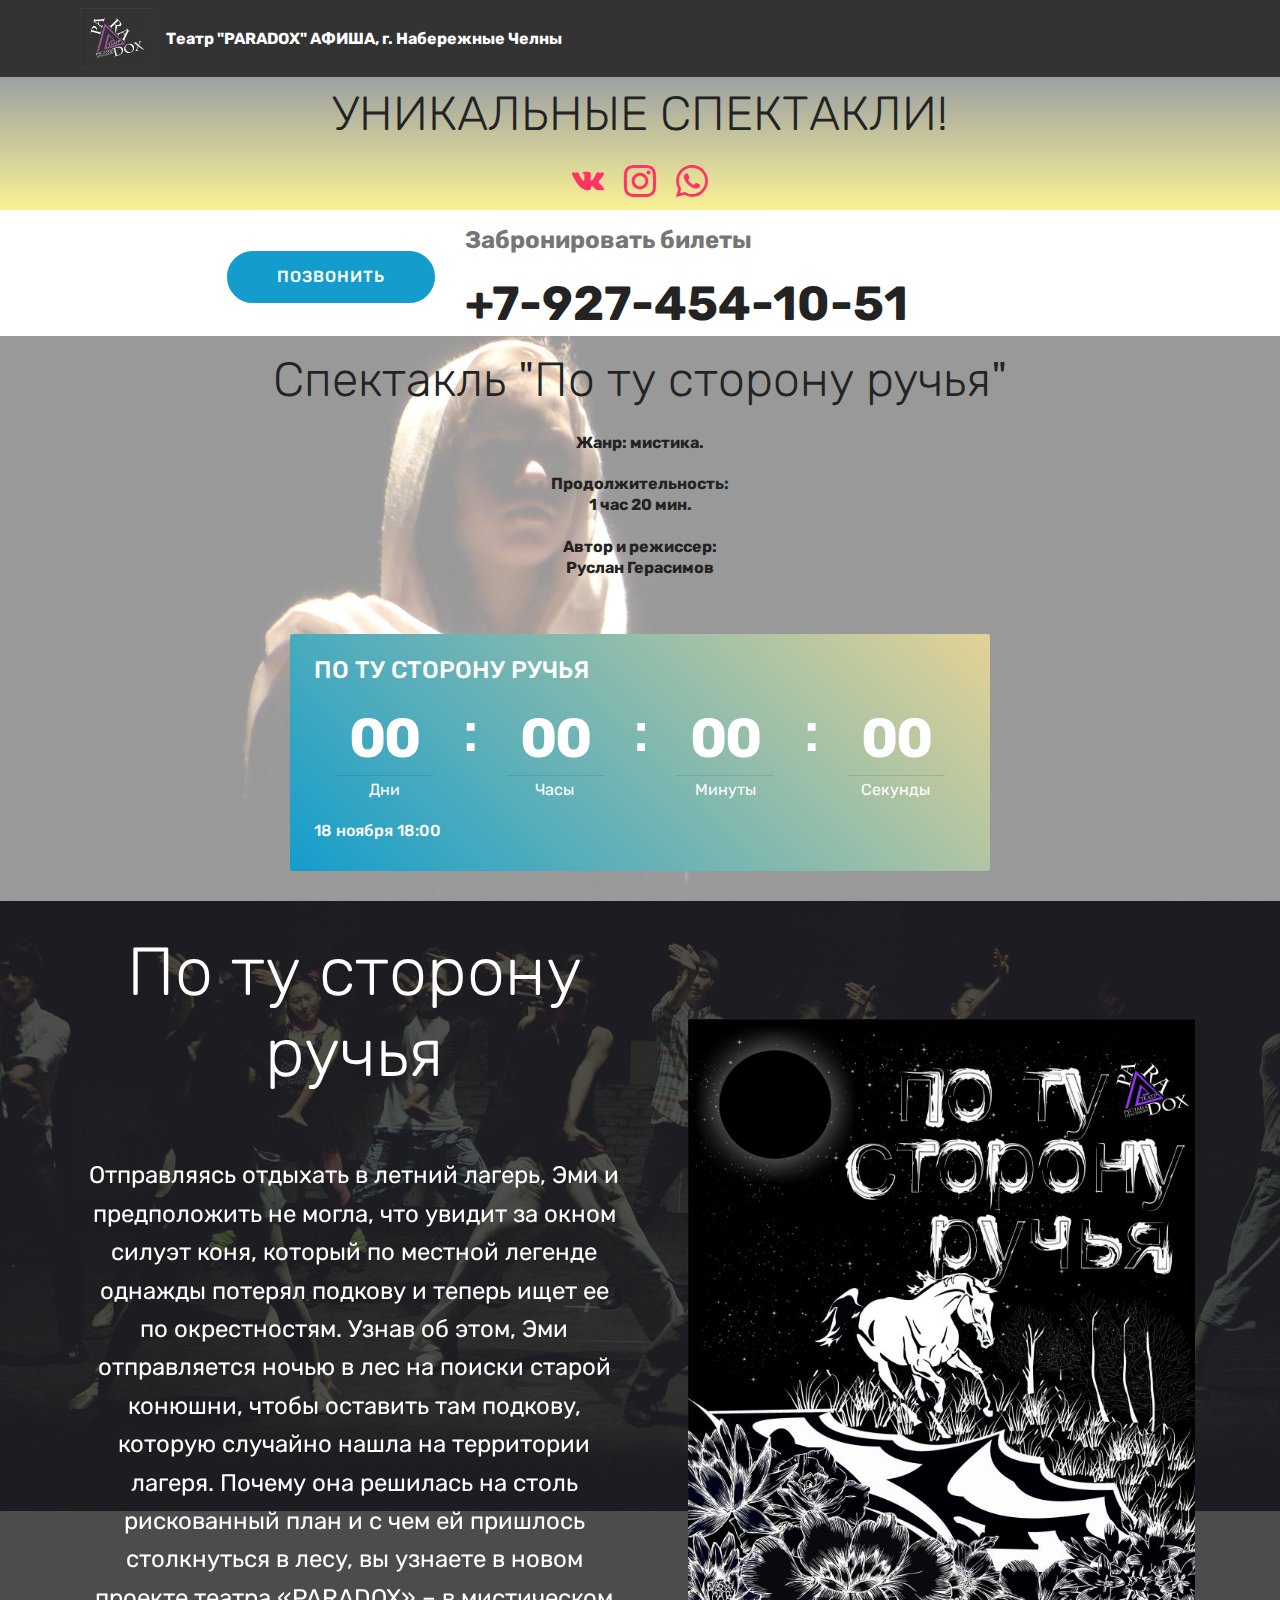
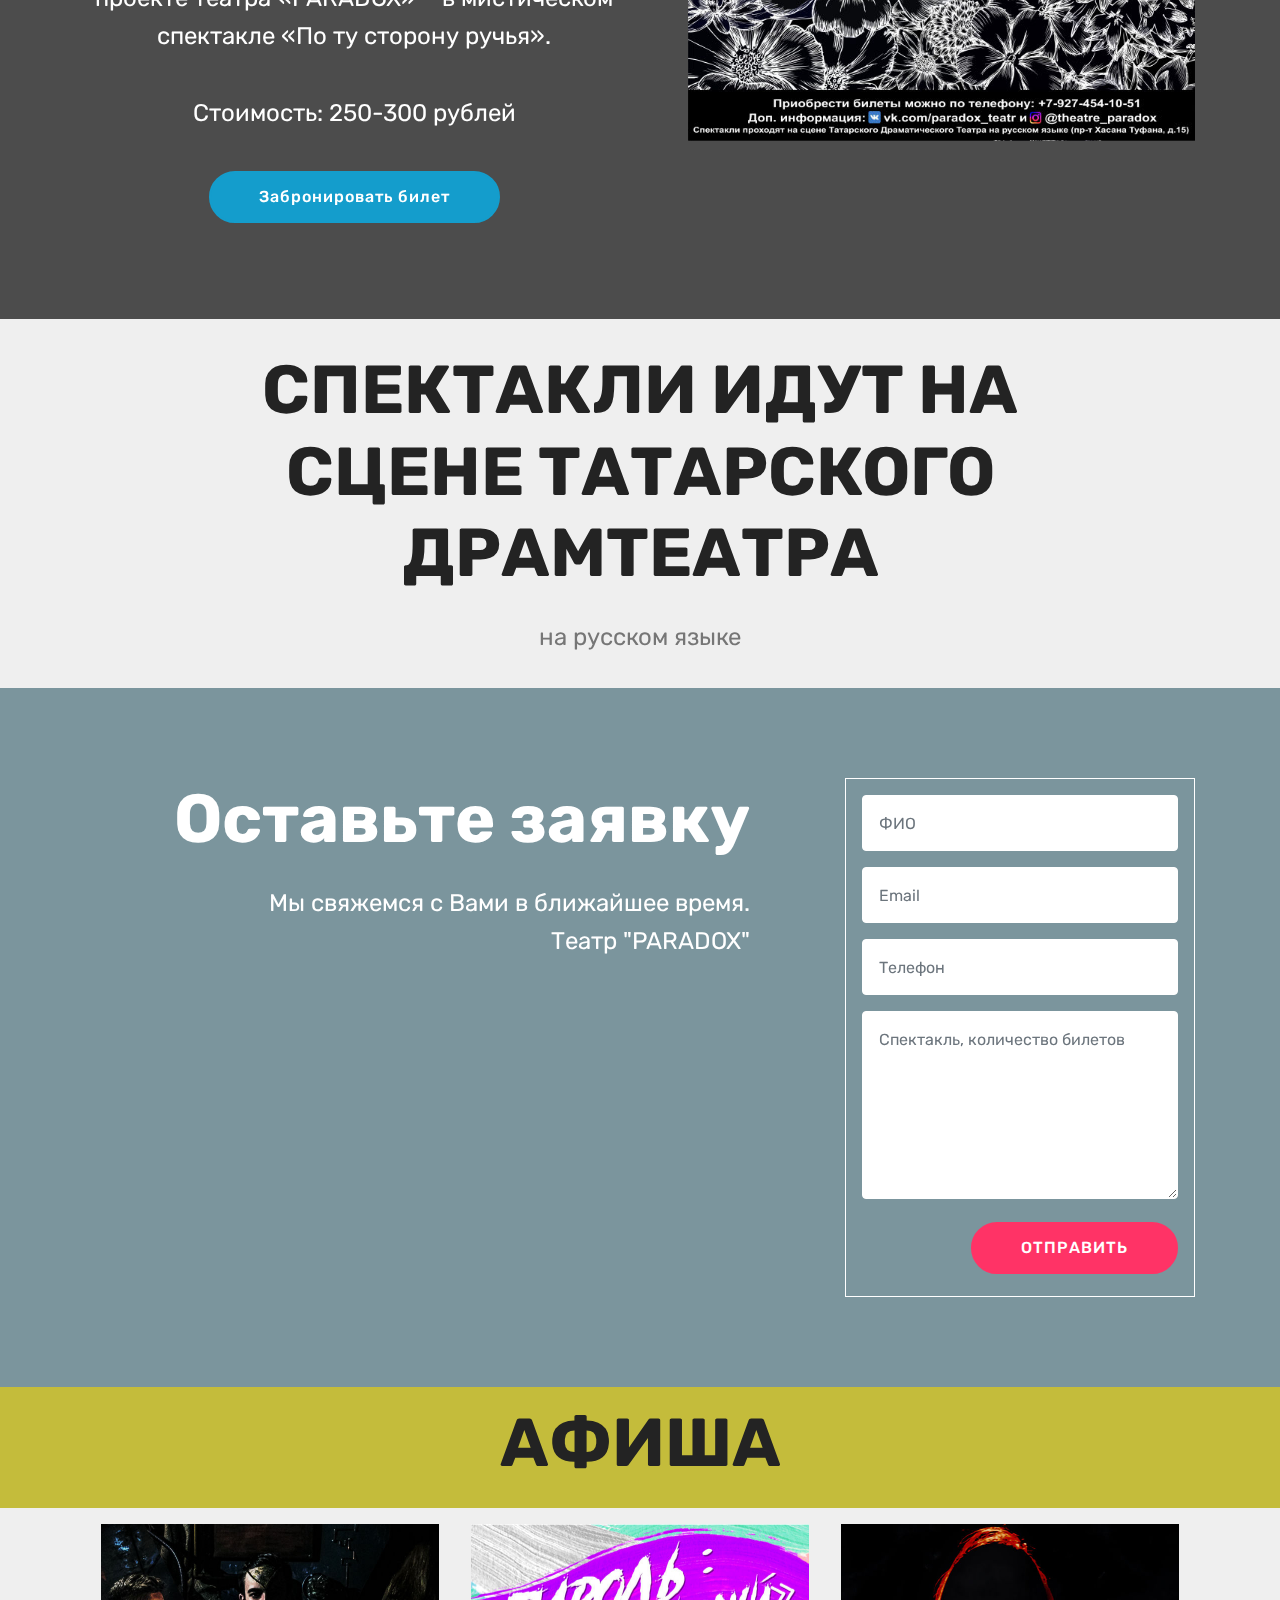
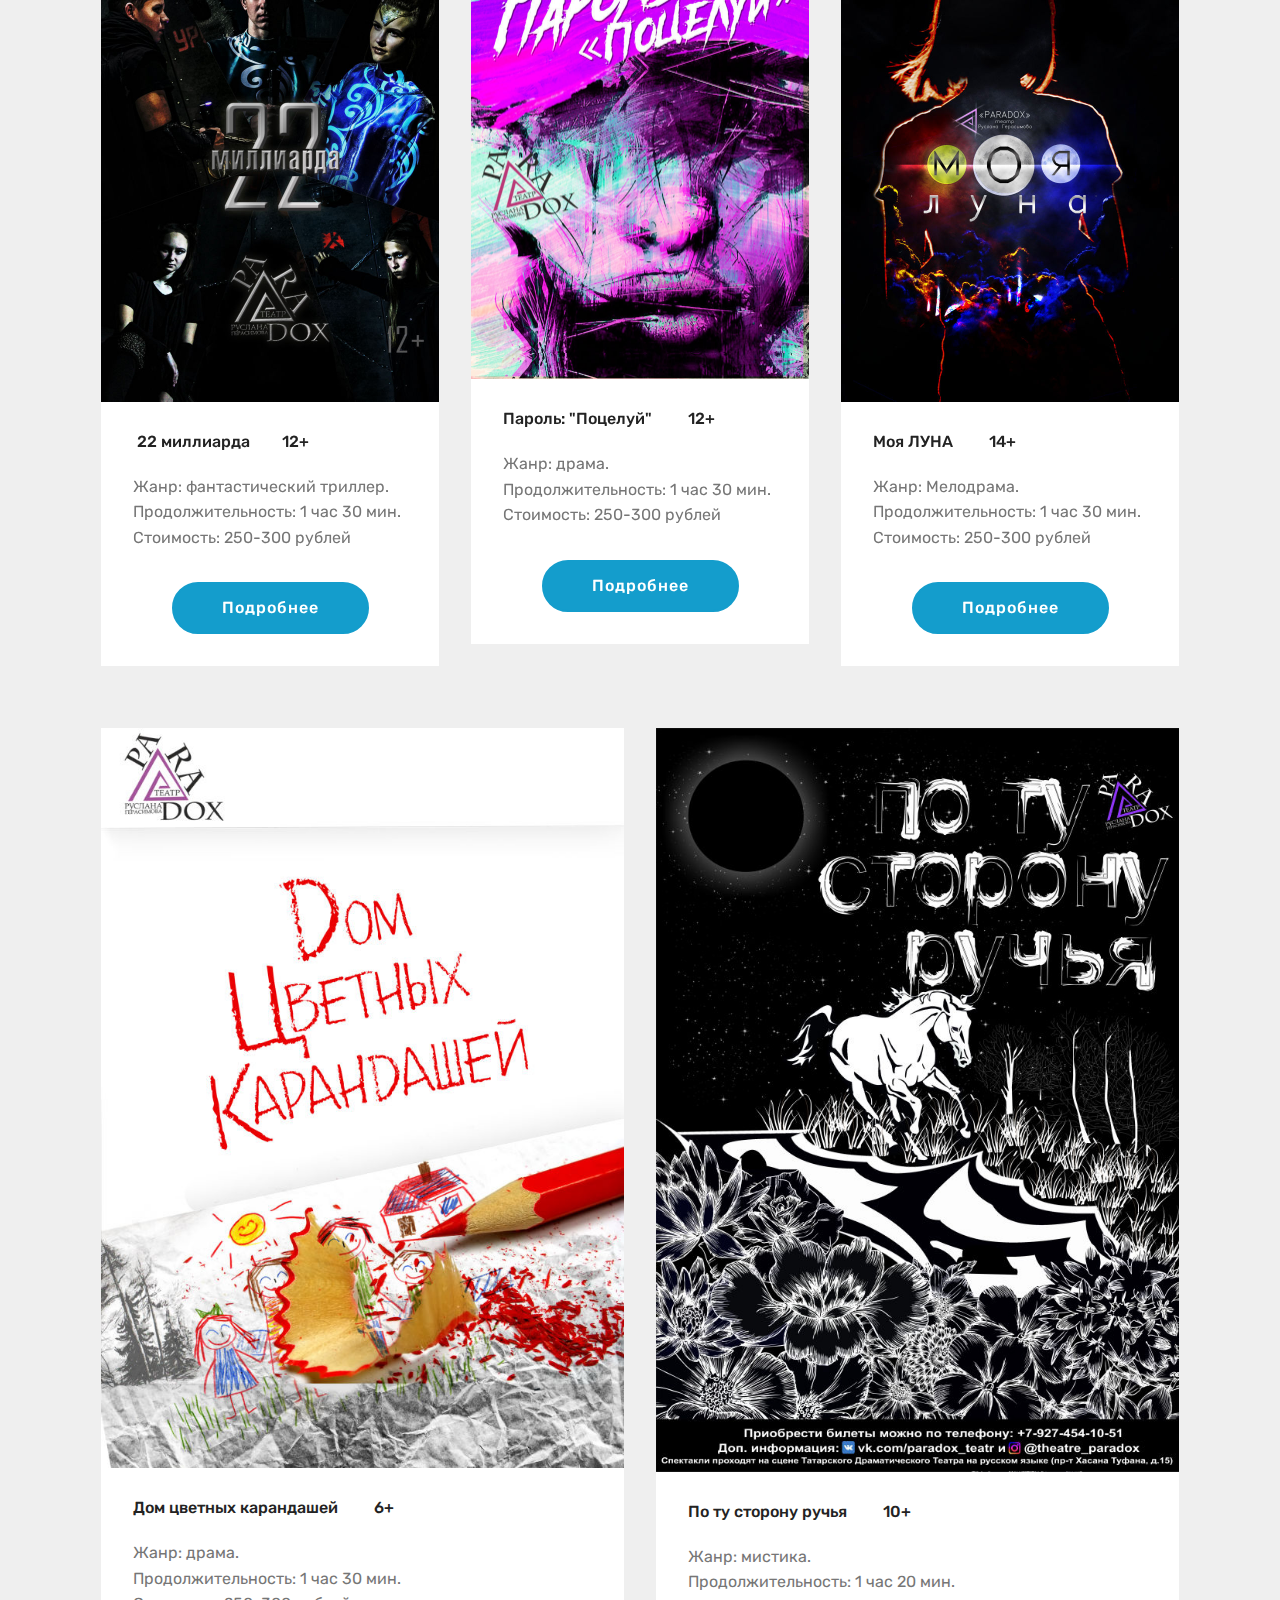
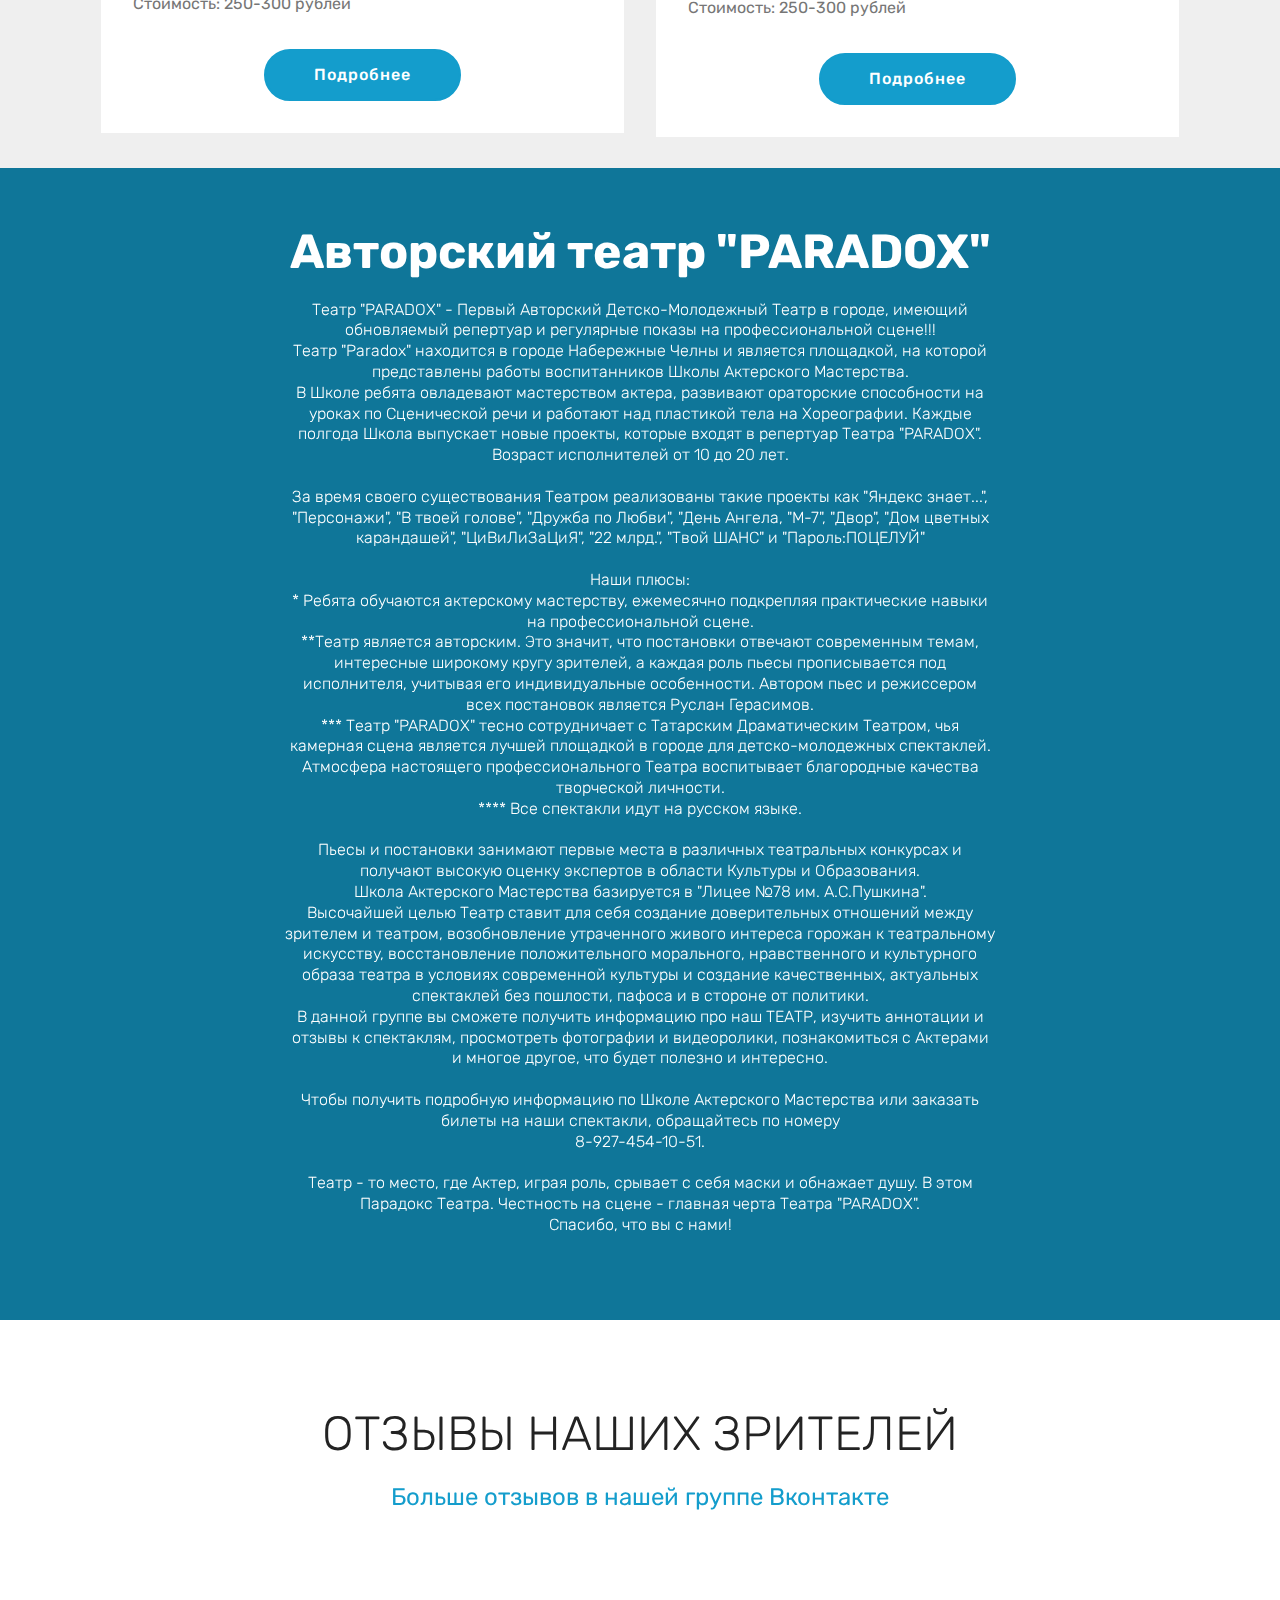
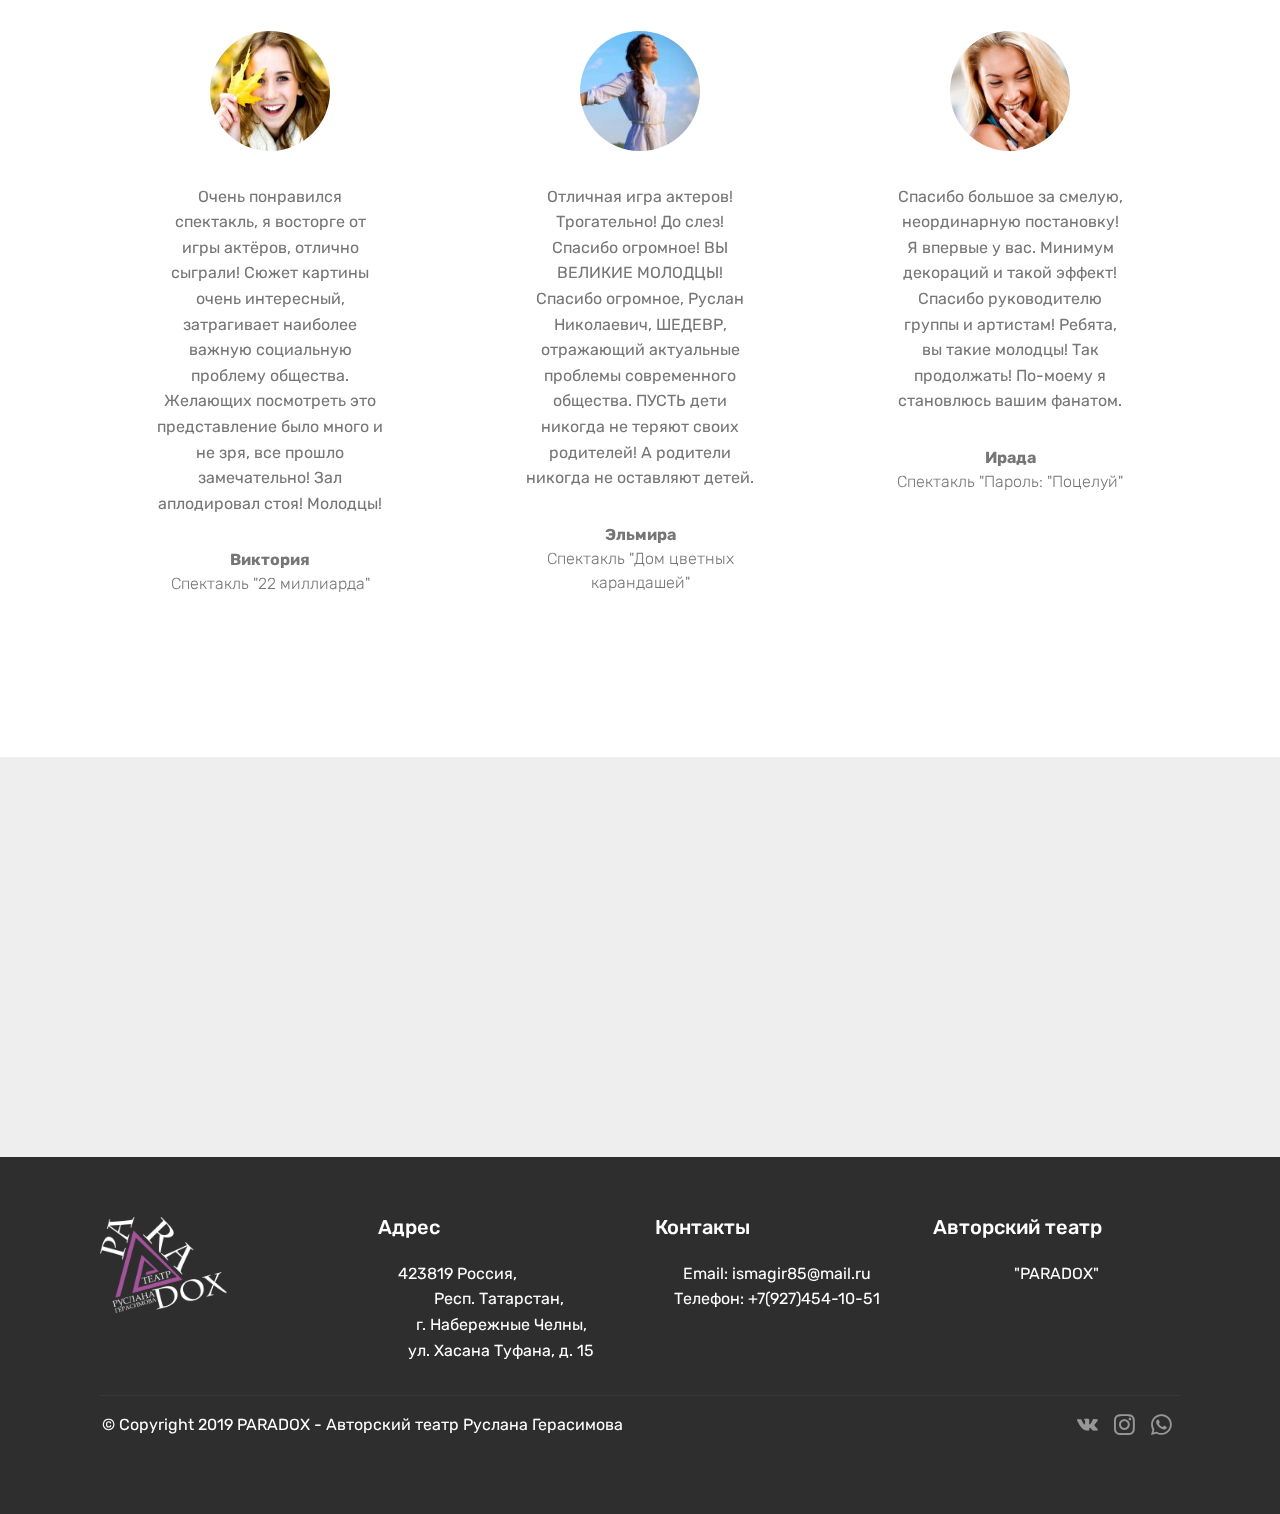
==== page1.html @ 5c3eae83 "create github pages" ====
<!DOCTYPE html>
<html  >
<head>
  <!-- Site made with Mobirise Website Builder v4.10.8, https://mobirise.com -->
  <meta charset="UTF-8">
  <meta http-equiv="X-UA-Compatible" content="IE=edge">
  <meta name="generator" content="Mobirise v4.10.8, mobirise.com">
  <meta name="viewport" content="width=device-width, initial-scale=1, minimum-scale=1">
  <link rel="shortcut icon" href="assets/images/-140x117.jpg" type="image/x-icon">
  <meta name="description" content="">
  
  <title>Театр "PARADOX" По ту сторону ручья</title>
  <link rel="stylesheet" href="assets/web/assets/mobirise-icons/mobirise-icons.css">
  <link rel="stylesheet" href="assets/tether/tether.min.css">
  <link rel="stylesheet" href="assets/bootstrap/css/bootstrap.min.css">
  <link rel="stylesheet" href="assets/bootstrap/css/bootstrap-grid.min.css">
  <link rel="stylesheet" href="assets/bootstrap/css/bootstrap-reboot.min.css">
  <link rel="stylesheet" href="assets/dropdown/css/style.css">
  <link rel="stylesheet" href="assets/socicon/css/styles.css">
  <link rel="stylesheet" href="assets/theme/css/style.css">
  <link rel="stylesheet" href="assets/mobirise/css/mbr-additional.css" type="text/css">
  
  
  
</head>
<body>
  <section class="menu cid-rByY2ACTH6" once="menu" id="menu1-a">

    

    <nav class="navbar navbar-expand beta-menu navbar-dropdown align-items-center navbar-fixed-top navbar-toggleable-sm">
        <button class="navbar-toggler navbar-toggler-right" type="button" data-toggle="collapse" data-target="#navbarSupportedContent" aria-controls="navbarSupportedContent" aria-expanded="false" aria-label="Toggle navigation">
            <div class="hamburger">
                <span></span>
                <span></span>
                <span></span>
                <span></span>
            </div>
        </button>
        <div class="menu-logo">
            <div class="navbar-brand">
                <span class="navbar-logo">
                    <a href="index.html#social-buttons2-3k">
                         <img src="assets/images/-140x117.jpg" alt="Mobirise" title="" style="height: 3.8rem;">
                    </a>
                </span>
                <span class="navbar-caption-wrap"><a class="navbar-caption text-white display-7" href="https://vk.com/paradox_teatr" target="_blank">Театр "PARADOX" АФИША, г. Набережные Челны</a></span>
            </div>
        </div>
        <div class="collapse navbar-collapse" id="navbarSupportedContent">
            
            
        </div>
    </nav>
</section>

<section class="engine"><a href="https://mobirise.info/k">how to develop your own website</a></section><section class="cid-rBzaCzFkTt" id="social-buttons2-j">

    

    

    <div class="container">
        <div class="media-container-row">
            <div class="col-md-8 align-center">
                <h2 class="pb-3 mbr-fonts-style display-2">
                    УНИКАЛЬНЫЕ СПЕКТАКЛИ!</h2>
                <div class="social-list pl-0 mb-0">
                    <a href="https://vk.com/paradox_teatr" target="_blank">
                        <span class="px-2 mbr-iconfont mbr-iconfont-social socicon-vkontakte socicon"></span>
                    </a>
                    <a href="http://www.instagram.com/theatre_paradox" target="_blank">
                        <span class="px-2 mbr-iconfont mbr-iconfont-social socicon-instagram socicon"></span>
                    </a>
                    <a href="https://wa.me/+79274541051">
                        <span class="px-2 mbr-iconfont mbr-iconfont-social socicon-whatsapp socicon"></span>
                    </a>
                    <a href="https://www.youtube.com/c/mobirise" target="_blank">
                        
                    </a>
                    <a href="https://www.behance.net/Mobirise" target="_blank">
                        
                    </a>
                </div>
            </div>
        </div>
    </div>
</section>

<section class="mbr-section info1 cid-rBzf37QvfI" id="info1-p">

    

    
    <div class="container">
        <div class="row justify-content-center content-row">
            <div class="media-container-column title col-12 col-lg-7 col-md-6">
                <h3 class="mbr-section-subtitle align-left mbr-light pb-3 mbr-fonts-style display-5"><strong>Забронировать билеты</strong></h3>
                <h2 class="align-left mbr-bold mbr-fonts-style display-2">
                    +7-927-454-10-51</h2>
            </div>
            <div class="media-container-column col-12 col-lg-3 col-md-4">
                <div class="mbr-section-btn align-right py-4"><a class="btn btn-primary display-4" href="tel:+7-927-4541051">ПОЗВОНИТЬ</a></div>
            </div>
        </div>
    </div>
</section>

<section class="countdown2 cid-rByY2DJymx" id="countdown2-c">

    

    <div class="mbr-overlay" style="opacity: 0.6; background-color: rgb(255, 255, 255);">
    </div>

    <div class="container">
        <h2 class="mbr-section-title pb-3 align-center mbr-fonts-style display-2">Спектакль "По ту сторону ручья"</h2>
        <h3 class="mbr-section-subtitle align-center mbr-fonts-style display-7"><strong>Жанр: мистика.</strong><strong><br></strong><br><strong> 
</strong><div><strong>Продолжительность: </strong></div><div><strong>1 час 20 мин.</strong></div><div><br></div><div><strong>Автор и режиссер: </strong></div><div><strong>Руслан Герасимов</strong></div></h3>
    </div>
    <div class="container pt-5 mt-2">
        <div class=" countdown-cont align-center p-4">
            <div class="event-name align-left mbr-white ">
                <h4 class="mbr-fonts-style display-5">ПО ТУ СТОРОНУ РУЧЬЯ</h4>
            </div>
            <div class="countdown align-center py-2" data-due-date="2019/11/18 18:00">
            </div>
            <div class="daysCountdown" title="Дни"></div>
            <div class="hoursCountdown" title="Часы"></div>
            <div class="minutesCountdown" title="Минуты"></div>
            <div class="secondsCountdown" title="Секунды"></div>
            <div class="event-date align-left mbr-white">
                <h5 class="mbr-fonts-style display-7">18 ноября 18:00</h5>
            </div>
        </div>

        
    </div>
</section>

<section class="header3 cid-rBzlmORv58 mbr-parallax-background" id="header3-v">

    

    <div class="mbr-overlay" style="opacity: 0.8; background-color: rgb(35, 35, 35);">
    </div>

    <div class="container">
        <div class="media-container-row">
            <div class="mbr-figure" style="width: 100%;">
                <img src="assets/images/-676x961.jpg" alt="Mobirise" title="">
            </div>

            <div class="media-content">
                <h1 class="mbr-section-title mbr-white pb-3 mbr-fonts-style display-1">По ту сторону ручья</h1>
                
                <div class="mbr-section-text mbr-white pb-3 ">
                    <p class="mbr-text mbr-fonts-style display-5"><br>Отправляясь отдыхать в летний лагерь, Эми и предположить не могла, что увидит  за окном силуэт коня, который по местной легенде однажды потерял подкову и теперь ищет ее по окрестностям. Узнав об этом, Эми отправляется ночью в лес на поиски старой конюшни, чтобы оставить там подкову, которую случайно нашла на территории лагеря. Почему она решилась на столь рискованный план и с чем ей пришлось столкнуться в лесу, вы узнаете в новом проекте театра «PARADOX» –  в мистическом спектакле «По ту сторону ручья».<br><br>Стоимость: 250-300 рублей
                    </p>
                </div>
                <div class="mbr-section-btn"><a class="btn btn-md btn-primary display-4" href="tel:+7 -927- 4541051">Забронировать билет</a></div>
            </div>
        </div>
    </div>

</section>

<section class="header1 cid-rBEtlSkJsD" id="header16-1a">

    

    

    <div class="container">
        <div class="row justify-content-md-center">
            <div class="col-md-10 align-center">
                <h1 class="mbr-section-title mbr-bold pb-3 mbr-fonts-style display-1">СПЕКТАКЛИ ИДУТ НА СЦЕНЕ ТАТАРСКОГО ДРАМТЕАТРА</h1>
                
                <p class="mbr-text pb-3 mbr-fonts-style display-5">на русском языке</p>
                
            </div>
        </div>
    </div>

</section>

<section class="header15 cid-rGzvuaytv5 mbr-parallax-background" id="header15-4c">

    

    <div class="mbr-overlay" style="opacity: 0.5; background-color: rgb(7, 59, 76);"></div>

    <div class="container align-right">
        <div class="row">
            <div class="mbr-white col-lg-8 col-md-7 content-container">
                <h1 class="mbr-section-title mbr-bold pb-3 mbr-fonts-style display-1">
                    Оставьте заявку</h1>
                <p class="mbr-text pb-3 mbr-fonts-style display-5">
                    Мы свяжемся с Вами в ближайшее время.<br>Театр "PARADOX"</p>
            </div>
            <div class="col-lg-4 col-md-5">
                <div class="form-container">
                    <div class="media-container-column" data-form-type="formoid">
                        <!---Formbuilder Form--->
                        <form action="https://mobirise.com/" method="POST" class="mbr-form form-with-styler" data-form-title="Mobirise Form"><input type="hidden" name="email" data-form-email="true" value="LASZ+8ZqTwRy8L8zSjqEjuMy4HoJ2TQ5O2FqtELlIyVA8KcbJsPCl2I3Y5ijHuRefiykEdfrEGaSlScklhdA5e/88Ka/2MdORh0MK/pEbGTwWLPWoQJu6ERB65WHzPEf">
                            <div class="row">
                                <div hidden="hidden" data-form-alert="" class="alert alert-success col-12">Спасибо за заявку!</div>
                                <div hidden="hidden" data-form-alert-danger="" class="alert alert-danger col-12">
                                </div>
                            </div>
                            <div class="dragArea row">
                                <div class="col-md-12 form-group " data-for="name">
                                    <input type="text" name="name" placeholder="ФИО" data-form-field="Name" required="required" class="form-control px-3 display-7" id="name-header15-4c">
                                </div>
                                <div class="col-md-12 form-group " data-for="email">
                                    <input type="email" name="email" placeholder="Email" data-form-field="Email" required="required" class="form-control px-3 display-7" id="email-header15-4c">
                                </div>
                                <div data-for="phone" class="col-md-12 form-group ">
                                    <input type="tel" name="phone" placeholder="Телефон" data-form-field="Phone" class="form-control px-3 display-7" id="phone-header15-4c">
                                </div>
                                <div data-for="message" class="col-md-12 form-group ">
                                    <textarea name="message" placeholder="Спектакль, количество билетов" data-form-field="Message" class="form-control px-3 display-7" id="message-header15-4c"></textarea>
                                </div>
                                <div class="col-md-12 input-group-btn">
                                    <button type="submit" class="btn btn-secondary btn-form display-4">ОТПРАВИТЬ</button>
                                </div>
                            </div>
                        </form><!---Formbuilder Form--->
                    </div>
                </div>
            </div>
        </div>
    </div>
    
</section>

<section class="header1 cid-rBzxv4O0De" id="header16-z">

    

    

    <div class="container">
        <div class="row justify-content-md-center">
            <div class="col-md-10 align-center">
                <h1 class="mbr-section-title mbr-bold pb-3 mbr-fonts-style display-1">АФИША</h1>
                
                
                
            </div>
        </div>
    </div>

</section>

<section class="features3 cid-rGcdSh0dS8" id="features3-40">

    

    
    <div class="container">
        <div class="media-container-row">
            <div class="card p-3 col-12 col-md-6 col-lg-4">
                <div class="card-wrapper">
                    <div class="card-img">
                        <a href="page6.html#countdown2-2y"><img src="assets/images/22-mlrd-bez-texta-676x956.jpg" alt="Mobirise" title=""></a>
                    </div>
                    <div class="card-box">
                        <h4 class="card-title mbr-fonts-style display-7">&nbsp;22 миллиарда &nbsp; &nbsp; &nbsp; &nbsp;12+</h4>
                        <p class="mbr-text mbr-fonts-style display-7">Жанр: фантастический триллер.&nbsp;<br>Продолжительность: 1 час 30 мин.<br>Стоимость: 250-300 рублей&nbsp;<br></p>
                    </div>
                    <div class="mbr-section-btn text-center"><a href="page6.html#countdown2-2y" class="btn btn-primary display-4" target="_blank">
                            Подробнее
                        </a></div>
                </div>
            </div>

            <div class="card p-3 col-12 col-md-6 col-lg-4">
                <div class="card-wrapper">
                    <div class="card-img">
                        <a href="page2.html#countdown2-1e"><img src="assets/images/parol-bez-texta-676x911.jpg" alt="Mobirise" title=""></a>
                    </div>
                    <div class="card-box">
                        <h4 class="card-title mbr-fonts-style display-7">Пароль: "Поцелуй" &nbsp; &nbsp; &nbsp; &nbsp; 12+</h4>
                        <p class="mbr-text mbr-fonts-style display-7">Жанр: драма.
<br>Продолжительность: 1 час 30 мин.<br>Стоимость: 250-300 рублей&nbsp;<br></p>
                    </div>
                    <div class="mbr-section-btn text-center"><a href="page2.html#countdown2-1e" class="btn btn-primary display-4" target="_blank">
                            Подробнее
                        </a></div>
                </div>
            </div>

            <div class="card p-3 col-12 col-md-6 col-lg-4">
                <div class="card-wrapper">
                    <div class="card-img">
                        <a href="page5.html#countdown2-2k"><img src="assets/images/moya-luna-bez-texta-676x956.jpg" alt="Mobirise" title=""></a>
                    </div>
                    <div class="card-box">
                        <h4 class="card-title mbr-fonts-style display-7">
                            Моя ЛУНА &nbsp; &nbsp; &nbsp; &nbsp; 14+</h4>
                        <p class="mbr-text mbr-fonts-style display-7">Жанр: Мелодрама. 
<br>Продолжительность: 1 час 30 мин.<br>Стоимость: 250-300 рублей&nbsp;<br></p>
                    </div>
                    <div class="mbr-section-btn text-center"><a href="page5.html#countdown2-2k" class="btn btn-primary display-4" target="_blank">
                            Подробнее
                        </a></div>
                </div>
            </div>

            
        </div>
    </div>
</section>

<section class="features3 cid-rGcdSUvbz7" id="features3-41">

    

    
    <div class="container">
        <div class="media-container-row">
            <div class="card p-3 col-12 col-md-6">
                <div class="card-wrapper">
                    <div class="card-img">
                        <a href="page3.html#countdown2-1s"><img src="assets/images/dom-tsv-kr-bez-texta-676x956.jpg" alt="Mobirise" title=""></a>
                    </div>
                    <div class="card-box">
                        <h4 class="card-title mbr-fonts-style display-7">
                            Дом цветных карандашей &nbsp; &nbsp; &nbsp; &nbsp; 6+</h4>
                        <p class="mbr-text mbr-fonts-style display-7">Жанр: драма.
<br>Продолжительность: 1 час 30 мин.&nbsp;<br>Стоимость: 250-300 рублей&nbsp;<br></p>
                    </div>
                    <div class="mbr-section-btn text-center"><a href="page3.html#countdown2-1s" class="btn btn-primary display-4" target="_blank">
                            Подробнее
                        </a></div>
                </div>
            </div>

            <div class="card p-3 col-12 col-md-6">
                <div class="card-wrapper">
                    <div class="card-img">
                        <a href="page1.html#countdown2-c"><img src="assets/images/-676x961.jpg" alt="Mobirise" title=""></a>
                    </div>
                    <div class="card-box">
                        <h4 class="card-title mbr-fonts-style display-7">По ту сторону ручья &nbsp; &nbsp; &nbsp; &nbsp; 10+</h4>
                        <p class="mbr-text mbr-fonts-style display-7">Жанр: мистика. 
<br>Продолжительность: 1 час 20 мин.<br> Стоимость: 250-300 рублей &nbsp;<br></p>
                    </div>
                    <div class="mbr-section-btn text-center"><a href="page1.html#countdown2-c" class="btn btn-primary display-4" target="_blank">
                            Подробнее
                        </a></div>
                </div>
            </div>

            

            
        </div>
    </div>
</section>

<section class="mbr-section content5 cid-rBzEiII6rF" id="content5-13">

    

    

    <div class="container">
        <div class="media-container-row">
            <div class="title col-12 col-md-8">
                <h2 class="align-center mbr-bold mbr-white pb-3 mbr-fonts-style display-2">Авторский театр "PARADOX"</h2>
                <h3 class="mbr-section-subtitle align-center mbr-light mbr-white pb-3 mbr-fonts-style display-7">Театр "PARADOX" - Первый Авторский Детско-Молодежный Театр в городе, имеющий обновляемый репертуар и регулярные показы на профессиональной сцене!!!
<div>
</div><div>Театр "Paradox" находится в городе Набережные Челны и является площадкой, на которой представлены работы воспитанников Школы Актерского Мастерства.
</div><div>В Школе ребята овладевают мастерством актера, развивают ораторские способности на уроках по Сценической речи и работают над пластикой тела на Хореографии. Каждые полгода Школа выпускает новые проекты, которые входят в репертуар Театра "PARADOX". Возраст исполнителей от 10 до 20 лет.</div><br><div>
</div><div>За время своего существования Театром реализованы такие проекты как "Яндекс знает...", "Персонажи", "В твоей голове", "Дружба по Любви", "День Ангела, "М-7", "Двор", "Дом цветных карандашей", "ЦиВиЛиЗаЦиЯ", "22 млрд.", "Твой ШАНС" и "Пароль:ПОЦЕЛУЙ"</div><br><div>
</div><div>
</div><div>Наши плюсы:
</div><div>* Ребята обучаются актерскому мастерству, ежемесячно подкрепляя практические навыки на профессиональной сцене.
</div><div>**Театр является авторским. Это значит, что постановки отвечают современным темам, интересные широкому кругу зрителей, а каждая роль пьесы прописывается под исполнителя, учитывая его индивидуальные особенности. Автором пьес и режиссером всех постановок является Руслан Герасимов.
</div><div>*** Театр "PARADOX" тесно сотрудничает с Татарским Драматическим Театром, чья камерная сцена является лучшей площадкой в городе для детско-молодежных спектаклей. Атмосфера настоящего профессионального Театра воспитывает благородные качества творческой личности.
</div><div>**** Все спектакли идут на русском языке.</div><br><div>
</div><div>
</div><div>Пьесы и постановки занимают первые места в различных театральных конкурсах и получают высокую оценку экспертов в области Культуры и Образования.
</div><div>
</div><div>Школа Актерского Мастерства базируется в "Лицее №78 им. А.С.Пушкина".
</div><div>
</div><div>Высочайшей целью Театр ставит для себя создание доверительных отношений между зрителем и театром, возобновление утраченного живого интереса горожан к театральному искусству, восстановление положительного морального, нравственного и культурного образа театра в условиях современной культуры и создание качественных, актуальных спектаклей без пошлости, пафоса и в стороне от политики.
</div><div>
</div><div>В данной группе вы сможете получить информацию про наш ТЕАТР, изучить аннотации и отзывы к спектаклям, просмотреть фотографии и видеоролики, познакомиться с Актерами и многое другое, что будет полезно и интересно.</div><br><div>
</div><div>
</div><div>Чтобы получить подробную информацию по Школе Актерского Мастерства или заказать билеты на наши спектакли, обращайтесь по номеру
</div><div>8-927-454-10-51.</div><br><div>
</div><div>
</div><div>Театр - то место, где Актер, играя роль, срывает с себя маски и обнажает душу. В этом Парадокс Театра. Честность на сцене - главная черта Театра "PARADOX".
</div><div>
</div><div>Спасибо, что вы с нами!</div></h3>
                
                
            </div>
        </div>
    </div>
</section>

<section class="testimonials1 cid-rBzEQjHT2V" id="testimonials1-14">

    

    
    <div class="container">
        <div class="media-container-row">
            <div class="title col-12 align-center">
                <h2 class="pb-3 mbr-fonts-style display-2">
                    ОТЗЫВЫ НАШИХ ЗРИТЕЛЕЙ</h2>
                <h3 class="mbr-section-subtitle mbr-light pb-3 mbr-fonts-style display-5"><a href="https://vk.com/paradox_teatr" target="_blank">Больше отзывов в нашей группе Вконтакте</a></h3>
            </div>
        </div>
    </div>

    <div class="container pt-3 mt-2">
        <div class="media-container-row">
            <div class="mbr-testimonial p-3 align-center col-12 col-md-6 col-lg-4">
                <div class="panel-item p-3">
                    <div class="card-block">
                        <div class="testimonial-photo">
                            <img src="assets/images/nastroeniya-devushka-zhenschina-102-240x158.jpeg" alt="" title="">
                        </div>
                        <p class="mbr-text mbr-fonts-style display-7">
                           Очень понравился спектакль, я восторге от игры актёров, отлично сыграли! Сюжет картины очень интересный, затрагивает наиболее важную социальную проблему общества. Желающих посмотреть это представление было много и не зря, все прошло замечательно! Зал аплодировал стоя! Молодцы!</p>
                    </div>
                    <div class="card-footer">
                        <div class="mbr-author-name mbr-bold mbr-fonts-style display-7">
                             Виктория</div>
                        <small class="mbr-author-desc mbr-italic mbr-light mbr-fonts-style display-7">Спектакль "22 миллиарда"</small>
                    </div>
                </div>
            </div>

            <div class="mbr-testimonial p-3 align-center col-12 col-md-6 col-lg-4">
                <div class="panel-item p-3">
                    <div class="card-block">
                        <div class="testimonial-photo">
                            <img src="assets/images/new-beginnings-1-originalwithcut-774x1376-90-cardbanner-240x135.jpeg" alt="" title="">
                        </div>
                        <p class="mbr-text mbr-fonts-style display-7">
                           Отличная игра актеров! Трогательно! До слез! Спасибо огромное! ВЫ ВЕЛИКИЕ МОЛОДЦЫ! Спасибо огромное, Руслан Николаевич, ШЕДЕВР, отражающий актуальные проблемы современного общества. ПУСТЬ дети никогда не теряют своих родителей! А родители никогда не оставляют детей.
                        </p>
                    </div>
                    <div class="card-footer">
                        <div class="mbr-author-name mbr-bold mbr-fonts-style display-7">
                             Эльмира</div>
                        <small class="mbr-author-desc mbr-italic mbr-light mbr-fonts-style display-7">
                               Спектакль "Дом цветных карандашей"</small>
                    </div>
                </div>
            </div>

            <div class="mbr-testimonial p-3 align-center col-12 col-md-6 col-lg-4">
                <div class="panel-item p-3">
                    <div class="card-block">
                        <div class="testimonial-photo">
                            <img src="assets/images/15637806071ulibka-1-240x150.jpeg" alt="" title="">
                        </div>
                        <p class="mbr-text mbr-fonts-style display-7">
                           Спасибо большое за смелую, неординарную постановку! Я впервые у вас. Минимум декораций и такой эффект! Спасибо руководителю группы и артистам! Ребята, вы такие молодцы! Так продолжать! По-моему я становлюсь вашим фанатом.
                        </p>
                    </div>
                    <div class="card-footer">
                        <div class="mbr-author-name mbr-bold mbr-fonts-style display-7">
                             Ирада</div>
                        <small class="mbr-author-desc mbr-italic mbr-light mbr-fonts-style display-7">
                               Спектакль "Пароль: "Поцелуй"</small>
                    </div>
                </div>
            </div>

            

            

            
        </div>
    </div>   
</section>

<section class="map1 cid-rBQq93MzNi" id="map1-3e">

     

    <div class="google-map"><iframe frameborder="0" style="border:0" src="https://www.google.com/maps/embed/v1/place?key=AIzaSyCy9r70T3NYf3PhvVflTo0_zdif2_IoIYs&amp;q=place_id:ChIJpcWYEfAe4EMRfUW5zsJwjeg" allowfullscreen=""></iframe></div>
</section>

<section class="cid-rByY2NKmTP" id="footer1-h">

    

    

    <div class="container">
        <div class="media-container-row content text-white">
            <div class="col-12 col-md-3">
                <div class="media-wrap">
                    <a href="https://vk.com/paradox_teatr" target="_blank">
                        <img src="assets/images/teatr-162x122.png" alt="Mobirise" title="">
                    </a>
                </div>
            </div>
            <div class="col-12 col-md-3 mbr-fonts-style display-7">
                <h5 class="pb-3">
                    Адрес</h5>
                <p class="mbr-text">423819 Россия, &nbsp; &nbsp; &nbsp; &nbsp; &nbsp; &nbsp; &nbsp; &nbsp; &nbsp; &nbsp; &nbsp;<br>Респ. Татарстан,&nbsp;<br>г. Набережные Челны,<br>ул. Хасана Туфана, д. 15</p>
            </div>
            <div class="col-12 col-md-3 mbr-fonts-style display-7">
                <h5 class="pb-3">
                    Контакты</h5>
                <p class="mbr-text">
                    Email: ismagir85@mail.ru&nbsp;<br>Телефон: +7(927)454-10-51&nbsp;<br><br></p>
            </div>
            <div class="col-12 col-md-3 mbr-fonts-style display-7">
                <h5 class="pb-3">Авторский театр</h5>
                <p class="mbr-text">"PARADOX"<br><br></p>
            </div>
        </div>
        <div class="footer-lower">
            <div class="media-container-row">
                <div class="col-sm-12">
                    <hr>
                </div>
            </div>
            <div class="media-container-row mbr-white">
                <div class="col-sm-6 copyright">
                    <p class="mbr-text mbr-fonts-style display-7">
                        © Copyright 2019 PARADOX - Авторский театр Руслана Герасимова</p>
                </div>
                <div class="col-md-6">
                    <div class="social-list align-right">
                        <div class="soc-item">
                            <a href="https://vk.com/paradox_teatr" target="_blank">
                                <span class="mbr-iconfont mbr-iconfont-social socicon-vkontakte socicon"></span>
                            </a>
                        </div>
                        <div class="soc-item">
                            <a href="http://www.instagram.com/theatre_paradox" target="_blank">
                                <span class="mbr-iconfont mbr-iconfont-social socicon-instagram socicon"></span>
                            </a>
                        </div>
                        <div class="soc-item">
                            <a href="https://wa.me/+79274541051">
                                <span class="mbr-iconfont mbr-iconfont-social socicon-whatsapp socicon"></span>
                            </a>
                        </div>
                        
                        
                        
                    </div>
                </div>
            </div>
        </div>
    </div>
</section>


  <script src="assets/web/assets/jquery/jquery.min.js"></script>
  <script src="assets/popper/popper.min.js"></script>
  <script src="assets/tether/tether.min.js"></script>
  <script src="assets/bootstrap/js/bootstrap.min.js"></script>
  <script src="assets/smoothscroll/smooth-scroll.js"></script>
  <script src="assets/dropdown/js/nav-dropdown.js"></script>
  <script src="assets/dropdown/js/navbar-dropdown.js"></script>
  <script src="assets/touchswipe/jquery.touch-swipe.min.js"></script>
  <script src="assets/sociallikes/social-likes.js"></script>
  <script src="assets/countdown/jquery.countdown.min.js"></script>
  <script src="assets/parallax/jarallax.min.js"></script>
  <script src="assets/theme/js/script.js"></script>
  <script src="assets/formoid/formoid.min.js"></script>
  
  
</body>
</html>
---- assets/web/assets/mobirise-icons/mobirise-icons.css ----
@font-face {
  font-family: 'MobiriseIcons';
  src:  url('mobirise-icons.eot?spat4u');
  src:  url('mobirise-icons.eot?spat4u#iefix') format('embedded-opentype'),
    url('mobirise-icons.ttf?spat4u') format('truetype'),
    url('mobirise-icons.woff?spat4u') format('woff'),
    url('mobirise-icons.svg?spat4u#MobiriseIcons') format('svg');
  font-weight: normal;
  font-style: normal;
}

[class^="mbri-"], [class*=" mbri-"] {
  /* use !important to prevent issues with browser extensions that change fonts */
  font-family: MobiriseIcons !important;
  speak: none;
  font-style: normal;
  font-weight: normal;
  font-variant: normal;
  text-transform: none;
  line-height: 1;

  /* Better Font Rendering =========== */
  -webkit-font-smoothing: antialiased;
  -moz-osx-font-smoothing: grayscale;
}

.mbri-add-submenu:before {
  content: "\e900";
}
.mbri-alert:before {
  content: "\e901";
}
.mbri-align-center:before {
  content: "\e902";
}
.mbri-align-justify:before {
  content: "\e903";
}
.mbri-align-left:before {
  content: "\e904";
}
.mbri-align-right:before {
  content: "\e905";
}
.mbri-android:before {
  content: "\e906";
}
.mbri-apple:before {
  content: "\e907";
}
.mbri-arrow-down:before {
  content: "\e908";
}
.mbri-arrow-next:before {
  content: "\e909";
}
.mbri-arrow-prev:before {
  content: "\e90a";
}
.mbri-arrow-up:before {
  content: "\e90b";
}
.mbri-bold:before {
  content: "\e90c";
}
.mbri-bookmark:before {
  content: "\e90d";
}
.mbri-bootstrap:before {
  content: "\e90e";
}
.mbri-briefcase:before {
  content: "\e90f";
}
.mbri-browse:before {
  content: "\e910";
}
.mbri-bulleted-list:before {
  content: "\e911";
}
.mbri-calendar:before {
  content: "\e912";
}
.mbri-camera:before {
  content: "\e913";
}
.mbri-cart-add:before {
  content: "\e914";
}
.mbri-cart-full:before {
  content: "\e915";
}
.mbri-cash:before {
  content: "\e916";
}
.mbri-change-style:before {
  content: "\e917";
}
.mbri-chat:before {
  content: "\e918";
}
.mbri-clock:before {
  content: "\e919";
}
.mbri-close:before {
  content: "\e91a";
}
.mbri-cloud:before {
  content: "\e91b";
}
.mbri-code:before {
  content: "\e91c";
}
.mbri-contact-form:before {
  content: "\e91d";
}
.mbri-credit-card:before {
  content: "\e91e";
}
.mbri-cursor-click:before {
  content: "\e91f";
}
.mbri-cust-feedback:before {
  content: "\e920";
}
.mbri-database:before {
  content: "\e921";
}
.mbri-delivery:before {
  content: "\e922";
}
.mbri-desktop:before {
  content: "\e923";
}
.mbri-devices:before {
  content: "\e924";
}
.mbri-down:before {
  content: "\e925";
}
.mbri-download:before {
  content: "\e989";
}
.mbri-drag-n-drop:before {
  content: "\e927";
}
.mbri-drag-n-drop2:before {
  content: "\e928";
}
.mbri-edit:before {
  content: "\e929";
}
.mbri-edit2:before {
  content: "\e92a";
}
.mbri-error:before {
  content: "\e92b";
}
.mbri-extension:before {
  content: "\e92c";
}
.mbri-features:before {
  content: "\e92d";
}
.mbri-file:before {
  content: "\e92e";
}
.mbri-flag:before {
  content: "\e92f";
}
.mbri-folder:before {
  content: "\e930";
}
.mbri-gift:before {
  content: "\e931";
}
.mbri-github:before {
  content: "\e932";
}
.mbri-globe:before {
  content: "\e933";
}
.mbri-globe-2:before {
  content: "\e934";
}
.mbri-growing-chart:before {
  content: "\e935";
}
.mbri-hearth:before {
  content: "\e936";
}
.mbri-help:before {
  content: "\e937";
}
.mbri-home:before {
  content: "\e938";
}
.mbri-hot-cup:before {
  content: "\e939";
}
.mbri-idea:before {
  content: "\e93a";
}
.mbri-image-gallery:before {
  content: "\e93b";
}
.mbri-image-slider:before {
  content: "\e93c";
}
.mbri-info:before {
  content: "\e93d";
}
.mbri-italic:before {
  content: "\e93e";
}
.mbri-key:before {
  content: "\e93f";
}
.mbri-laptop:before {
  content: "\e940";
}
.mbri-layers:before {
  content: "\e941";
}
.mbri-left-right:before {
  content: "\e942";
}
.mbri-left:before {
  content: "\e943";
}
.mbri-letter:before {
  content: "\e944";
}
.mbri-like:before {
  content: "\e945";
}
.mbri-link:before {
  content: "\e946";
}
.mbri-lock:before {
  content: "\e947";
}
.mbri-login:before {
  content: "\e948";
}
.mbri-logout:before {
  content: "\e949";
}
.mbri-magic-stick:before {
  content: "\e94a";
}
.mbri-map-pin:before {
  content: "\e94b";
}
.mbri-menu:before {
  content: "\e94c";
}
.mbri-mobile:before {
  content: "\e94d";
}
.mbri-mobile2:before {
  content: "\e94e";
}
.mbri-mobirise:before {
  content: "\e94f";
}
.mbri-more-horizontal:before {
  content: "\e950";
}
.mbri-more-vertical:before {
  content: "\e951";
}
.mbri-music:before {
  content: "\e952";
}
.mbri-new-file:before {
  content: "\e953";
}
.mbri-numbered-list:before {
  content: "\e954";
}
.mbri-opened-folder:before {
  content: "\e955";
}
.mbri-pages:before {
  content: "\e956";
}
.mbri-paper-plane:before {
  content: "\e957";
}
.mbri-paperclip:before {
  content: "\e958";
}
.mbri-photo:before {
  content: "\e959";
}
.mbri-photos:before {
  content: "\e95a";
}
.mbri-pin:before {
  content: "\e95b";
}
.mbri-play:before {
  content: "\e95c";
}
.mbri-plus:before {
  content: "\e95d";
}
.mbri-preview:before {
  content: "\e95e";
}
.mbri-print:before {
  content: "\e95f";
}
.mbri-protect:before {
  content: "\e960";
}
.mbri-question:before {
  content: "\e961";
}
.mbri-quote-left:before {
  content: "\e962";
}
.mbri-quote-right:before {
  content: "\e963";
}
.mbri-refresh:before {
  content: "\e964";
}
.mbri-responsive:before {
  content: "\e965";
}
.mbri-right:before {
  content: "\e966";
}
.mbri-rocket:before {
  content: "\e967";
}
.mbri-sad-face:before {
  content: "\e968";
}
.mbri-sale:before {
  content: "\e969";
}
.mbri-save:before {
  content: "\e96a";
}
.mbri-search:before {
  content: "\e96b";
}
.mbri-setting:before {
  content: "\e96c";
}
.mbri-setting2:before {
  content: "\e96d";
}
.mbri-setting3:before {
  content: "\e96e";
}
.mbri-share:before {
  content: "\e96f";
}
.mbri-shopping-bag:before {
  content: "\e970";
}
.mbri-shopping-basket:before {
  content: "\e971";
}
.mbri-shopping-cart:before {
  content: "\e972";
}
.mbri-sites:before {
  content: "\e973";
}
.mbri-smile-face:before {
  content: "\e974";
}
.mbri-speed:before {
  content: "\e975";
}
.mbri-star:before {
  content: "\e976";
}
.mbri-success:before {
  content: "\e977";
}
.mbri-sun:before {
  content: "\e978";
}
.mbri-sun2:before {
  content: "\e979";
}
.mbri-tablet:before {
  content: "\e97a";
}
.mbri-tablet-vertical:before {
  content: "\e97b";
}
.mbri-target:before {
  content: "\e97c";
}
.mbri-timer:before {
  content: "\e97d";
}
.mbri-to-ftp:before {
  content: "\e97e";
}
.mbri-to-local-drive:before {
  content: "\e97f";
}
.mbri-touch-swipe:before {
  content: "\e980";
}
.mbri-touch:before {
  content: "\e981";
}
.mbri-trash:before {
  content: "\e982";
}
.mbri-underline:before {
  content: "\e983";
}
.mbri-unlink:before {
  content: "\e984";
}
.mbri-unlock:before {
  content: "\e985";
}
.mbri-up-down:before {
  content: "\e986";
}
.mbri-up:before {
  content: "\e987";
}
.mbri-update:before {
  content: "\e988";
}
.mbri-upload:before {
 content: "\e926"; 
}
.mbri-user:before {
  content: "\e98a";
}
.mbri-user2:before {
  content: "\e98b";
}
.mbri-users:before {
  content: "\e98c";
}
.mbri-video:before {
  content: "\e98d";
}
.mbri-video-play:before {
  content: "\e98e";
}
.mbri-watch:before {
  content: "\e98f";
}
.mbri-website-theme:before {
  content: "\e990";
}
.mbri-wifi:before {
  content: "\e991";
}
.mbri-windows:before {
  content: "\e992";
}
.mbri-zoom-out:before {
  content: "\e993";
}
.mbri-redo:before {
  content: "\e994";
}
.mbri-undo:before {
  content: "\e995";
}
---- assets/dropdown/css/style.css ----
.navbar-dropdown {
  left: 0;
  padding: 0;
  position: absolute;
  right: 0;
  top: 0;
  transition: all 0.45s ease;
  z-index: 1030;
  background: #282828; }
  .navbar-dropdown .navbar-logo {
    margin-right: 0.8rem;
    transition: margin 0.3s ease-in-out;
    vertical-align: middle; }
    .navbar-dropdown .navbar-logo img {
      height: 3.125rem;
      transition: all 0.3s ease-in-out; }
    .navbar-dropdown .navbar-logo.mbr-iconfont {
      font-size: 3.125rem;
      line-height: 3.125rem; }
  .navbar-dropdown .navbar-caption {
    font-weight: 700;
    white-space: normal;
    vertical-align: -4px;
    line-height: 3.125rem !important; }
    .navbar-dropdown .navbar-caption, .navbar-dropdown .navbar-caption:hover {
      color: inherit;
      text-decoration: none; }
  .navbar-dropdown .mbr-iconfont + .navbar-caption {
    vertical-align: -1px; }
  .navbar-dropdown.navbar-fixed-top {
    position: fixed; }
  .navbar-dropdown .navbar-brand span {
    vertical-align: -4px; }
  .navbar-dropdown.bg-color.transparent {
    background: none; }
  .navbar-dropdown.navbar-short .navbar-brand {
    padding: 0.625rem 0; }
    .navbar-dropdown.navbar-short .navbar-brand span {
      vertical-align: -1px; }
  .navbar-dropdown.navbar-short .navbar-caption {
    line-height: 2.375rem !important;
    vertical-align: -2px; }
  .navbar-dropdown.navbar-short .navbar-logo {
    margin-right: 0.5rem; }
    .navbar-dropdown.navbar-short .navbar-logo img {
      height: 2.375rem; }
    .navbar-dropdown.navbar-short .navbar-logo.mbr-iconfont {
      font-size: 2.375rem;
      line-height: 2.375rem; }
  .navbar-dropdown.navbar-short .mbr-table-cell {
    height: 3.625rem; }
  .navbar-dropdown .navbar-close {
    left: 0.6875rem;
    position: fixed;
    top: 0.75rem;
    z-index: 1000; }
  .navbar-dropdown .hamburger-icon {
    content: "";
    display: inline-block;
    vertical-align: middle;
    width: 16px;
    -webkit-box-shadow: 0 -6px 0 1px #282828,0 0 0 1px #282828,0 6px 0 1px #282828;
    -moz-box-shadow: 0 -6px 0 1px #282828,0 0 0 1px #282828,0 6px 0 1px #282828;
    box-shadow: 0 -6px 0 1px #282828,0 0 0 1px #282828,0 6px 0 1px #282828; }

.dropdown-menu .dropdown-toggle[data-toggle="dropdown-submenu"]::after {
  border-bottom: 0.35em solid transparent;
  border-left: 0.35em solid;
  border-right: 0;
  border-top: 0.35em solid transparent;
  margin-left: 0.3rem; }

.dropdown-menu .dropdown-item:focus {
  outline: 0; }

.nav-dropdown {
  font-size: 0.75rem;
  font-weight: 500;
  height: auto !important; }
  .nav-dropdown .nav-btn {
    padding-left: 1rem; }
  .nav-dropdown .link {
    margin: .667em 1.667em;
    font-weight: 500;
    padding: 0;
    transition: color .2s ease-in-out; }
    .nav-dropdown .link.dropdown-toggle {
      margin-right: 2.583em; }
      .nav-dropdown .link.dropdown-toggle::after {
        margin-left: .25rem;
        border-top: 0.35em solid;
        border-right: 0.35em solid transparent;
        border-left: 0.35em solid transparent;
        border-bottom: 0; }
      .nav-dropdown .link.dropdown-toggle[aria-expanded="true"] {
        margin: 0;
        padding: 0.667em 3.263em  0.667em 1.667em; }
  .nav-dropdown .link::after,
  .nav-dropdown .dropdown-item::after {
    color: inherit; }
  .nav-dropdown .btn {
    font-size: 0.75rem;
    font-weight: 700;
    letter-spacing: 0;
    margin-bottom: 0;
    padding-left: 1.25rem;
    padding-right: 1.25rem; }
  .nav-dropdown .dropdown-menu {
    border-radius: 0;
    border: 0;
    left: 0;
    margin: 0;
    padding-bottom: 1.25rem;
    padding-top: 1.25rem;
    position: relative; }
  .nav-dropdown .dropdown-submenu {
    margin-left: 0.125rem;
    top: 0; }
  .nav-dropdown .dropdown-item {
    font-weight: 500;
    line-height: 2;
    padding: 0.3846em 4.615em 0.3846em 1.5385em;
    position: relative;
    transition: color .2s ease-in-out, background-color .2s ease-in-out; }
    .nav-dropdown .dropdown-item::after {
      margin-top: -0.3077em;
      position: absolute;
      right: 1.1538em;
      top: 50%; }
    .nav-dropdown .dropdown-item:focus, .nav-dropdown .dropdown-item:hover {
      background: none; }

@media (max-width: 767px) {
  .nav-dropdown.navbar-toggleable-sm {
    bottom: 0;
    display: none;
    left: 0;
    overflow-x: hidden;
    position: fixed;
    top: 0;
    transform: translateX(-100%);
    -ms-transform: translateX(-100%);
    -webkit-transform: translateX(-100%);
    width: 18.75rem;
    z-index: 999; } }
.nav-dropdown.navbar-toggleable-xl {
  bottom: 0;
  display: none;
  left: 0;
  overflow-x: hidden;
  position: fixed;
  top: 0;
  transform: translateX(-100%);
  -ms-transform: translateX(-100%);
  -webkit-transform: translateX(-100%);
  width: 18.75rem;
  z-index: 999; }

.nav-dropdown-sm {
  display: block !important;
  overflow-x: hidden;
  overflow: auto;
  padding-top: 3.875rem; }
  .nav-dropdown-sm::after {
    content: "";
    display: block;
    height: 3rem;
    width: 100%; }
  .nav-dropdown-sm.collapse.in ~ .navbar-close {
    display: block !important; }
  .nav-dropdown-sm.collapsing, .nav-dropdown-sm.collapse.in {
    transform: translateX(0);
    -ms-transform: translateX(0);
    -webkit-transform: translateX(0);
    transition: all 0.25s ease-out;
    -webkit-transition: all 0.25s ease-out;
    background: #282828; }
  .nav-dropdown-sm.collapsing[aria-expanded="false"] {
    transform: translateX(-100%);
    -ms-transform: translateX(-100%);
    -webkit-transform: translateX(-100%); }
  .nav-dropdown-sm .nav-item {
    display: block;
    margin-left: 0 !important;
    padding-left: 0; }
  .nav-dropdown-sm .link,
  .nav-dropdown-sm .dropdown-item {
    border-top: 1px dotted rgba(255, 255, 255, 0.1);
    font-size: 0.8125rem;
    line-height: 1.6;
    margin: 0 !important;
    padding: 0.875rem 2.4rem 0.875rem 1.5625rem !important;
    position: relative;
    white-space: normal; }
    .nav-dropdown-sm .link:focus, .nav-dropdown-sm .link:hover,
    .nav-dropdown-sm .dropdown-item:focus,
    .nav-dropdown-sm .dropdown-item:hover {
      background: rgba(0, 0, 0, 0.2) !important;
      color: #c0a375; }
  .nav-dropdown-sm .nav-btn {
    position: relative;
    padding: 1.5625rem 1.5625rem 0 1.5625rem; }
    .nav-dropdown-sm .nav-btn::before {
      border-top: 1px dotted rgba(255, 255, 255, 0.1);
      content: "";
      left: 0;
      position: absolute;
      top: 0;
      width: 100%; }
    .nav-dropdown-sm .nav-btn + .nav-btn {
      padding-top: 0.625rem; }
      .nav-dropdown-sm .nav-btn + .nav-btn::before {
        display: none; }
  .nav-dropdown-sm .btn {
    padding: 0.625rem 0; }
  .nav-dropdown-sm .dropdown-toggle[data-toggle="dropdown-submenu"]::after {
    margin-left: .25rem;
    border-top: 0.35em solid;
    border-right: 0.35em solid transparent;
    border-left: 0.35em solid transparent;
    border-bottom: 0; }
  .nav-dropdown-sm .dropdown-toggle[data-toggle="dropdown-submenu"][aria-expanded="true"]::after {
    border-top: 0;
    border-right: 0.35em solid transparent;
    border-left: 0.35em solid transparent;
    border-bottom: 0.35em solid; }
  .nav-dropdown-sm .dropdown-menu {
    margin: 0;
    padding: 0;
    position: relative;
    top: 0;
    left: 0;
    width: 100%;
    border: 0;
    float: none;
    border-radius: 0;
    background: none; }
  .nav-dropdown-sm .dropdown-submenu {
    left: 100%;
    margin-left: 0.125rem;
    margin-top: -1.25rem;
    top: 0; }

.navbar-toggleable-sm .nav-dropdown .dropdown-menu {
  position: absolute; }

.navbar-toggleable-sm .nav-dropdown .dropdown-submenu {
  left: 100%;
  margin-left: 0.125rem;
  margin-top: -1.25rem;
  top: 0; }

.navbar-toggleable-sm.opened .nav-dropdown .dropdown-menu {
  position: relative; }

.navbar-toggleable-sm.opened .nav-dropdown .dropdown-submenu {
  left: 0;
  margin-left: 00rem;
  margin-top: 0rem;
  top: 0; }

.is-builder .nav-dropdown.collapsing {
  transition: none !important; }

/*# sourceMappingURL=style.css.map */
---- assets/socicon/css/styles.css ----
@charset "UTF-8";

@font-face {
  font-family: "socicon";
  src:url("../fonts/socicon.eot");
  src:url("../fonts/socicon.eot?#iefix") format("embedded-opentype"),
    url("../fonts/socicon.woff") format("woff"),
    url("../fonts/socicon.ttf") format("truetype"),
    url("../fonts/socicon.svg#socicon") format("svg");
  font-weight: normal;
  font-style: normal;

}

[data-icon]:before {
  font-family: "socicon" !important;
  content: attr(data-icon);
  font-style: normal !important;
  font-weight: normal !important;
  font-variant: normal !important;
  text-transform: none !important;
  speak: none;
  line-height: 1;
  -webkit-font-smoothing: antialiased;
  -moz-osx-font-smoothing: grayscale;
}

[class^="socicon-"]:before,
[class*=" socicon-"]:before {
  font-family: "socicon" !important;
  font-style: normal !important;
  font-weight: normal !important;
  font-variant: normal !important;
  text-transform: none !important;
  speak: none;
  line-height: 1;
  -webkit-font-smoothing: antialiased;
  -moz-osx-font-smoothing: grayscale;
}

.socicon-modelmayhem:before {
  content: "\e000";
}
.socicon-mixcloud:before {
  content: "\e001";
}
.socicon-drupal:before {
  content: "\e002";
}
.socicon-swarm:before {
  content: "\e003";
}
.socicon-istock:before {
  content: "\e004";
}
.socicon-yammer:before {
  content: "\e005";
}
.socicon-ello:before {
  content: "\e006";
}
.socicon-stackoverflow:before {
  content: "\e007";
}
.socicon-persona:before {
  content: "\e008";
}
.socicon-triplej:before {
  content: "\e009";
}
.socicon-houzz:before {
  content: "\e00a";
}
.socicon-rss:before {
  content: "\e00b";
}
.socicon-paypal:before {
  content: "\e00c";
}
.socicon-odnoklassniki:before {
  content: "\e00d";
}
.socicon-airbnb:before {
  content: "\e00e";
}
.socicon-periscope:before {
  content: "\e00f";
}
.socicon-outlook:before {
  content: "\e010";
}
.socicon-coderwall:before {
  content: "\e011";
}
.socicon-tripadvisor:before {
  content: "\e012";
}
.socicon-appnet:before {
  content: "\e013";
}
.socicon-goodreads:before {
  content: "\e014";
}
.socicon-tripit:before {
  content: "\e015";
}
.socicon-lanyrd:before {
  content: "\e016";
}
.socicon-slideshare:before {
  content: "\e017";
}
.socicon-buffer:before {
  content: "\e018";
}
.socicon-disqus:before {
  content: "\e019";
}
.socicon-vkontakte:before {
  content: "\e01a";
}
.socicon-whatsapp:before {
  content: "\e01b";
}
.socicon-patreon:before {
  content: "\e01c";
}
.socicon-storehouse:before {
  content: "\e01d";
}
.socicon-pocket:before {
  content: "\e01e";
}
.socicon-mail:before {
  content: "\e01f";
}
.socicon-blogger:before {
  content: "\e020";
}
.socicon-technorati:before {
  content: "\e021";
}
.socicon-reddit:before {
  content: "\e022";
}
.socicon-dribbble:before {
  content: "\e023";
}
.socicon-stumbleupon:before {
  content: "\e024";
}
.socicon-digg:before {
  content: "\e025";
}
.socicon-envato:before {
  content: "\e026";
}
.socicon-behance:before {
  content: "\e027";
}
.socicon-delicious:before {
  content: "\e028";
}
.socicon-deviantart:before {
  content: "\e029";
}
.socicon-forrst:before {
  content: "\e02a";
}
.socicon-play:before {
  content: "\e02b";
}
.socicon-zerply:before {
  content: "\e02c";
}
.socicon-wikipedia:before {
  content: "\e02d";
}
.socicon-apple:before {
  content: "\e02e";
}
.socicon-flattr:before {
  content: "\e02f";
}
.socicon-github:before {
  content: "\e030";
}
.socicon-renren:before {
  content: "\e031";
}
.socicon-friendfeed:before {
  content: "\e032";
}
.socicon-newsvine:before {
  content: "\e033";
}
.socicon-identica:before {
  content: "\e034";
}
.socicon-bebo:before {
  content: "\e035";
}
.socicon-zynga:before {
  content: "\e036";
}
.socicon-steam:before {
  content: "\e037";
}
.socicon-xbox:before {
  content: "\e038";
}
.socicon-windows:before {
  content: "\e039";
}
.socicon-qq:before {
  content: "\e03a";
}
.socicon-douban:before {
  content: "\e03b";
}
.socicon-meetup:before {
  content: "\e03c";
}
.socicon-playstation:before {
  content: "\e03d";
}
.socicon-android:before {
  content: "\e03e";
}
.socicon-snapchat:before {
  content: "\e03f";
}
.socicon-twitter:before {
  content: "\e040";
}
.socicon-facebook:before {
  content: "\e041";
}
.socicon-googleplus:before {
  content: "\e042";
}
.socicon-pinterest:before {
  content: "\e043";
}
.socicon-foursquare:before {
  content: "\e044";
}
.socicon-yahoo:before {
  content: "\e045";
}
.socicon-skype:before {
  content: "\e046";
}
.socicon-yelp:before {
  content: "\e047";
}
.socicon-feedburner:before {
  content: "\e048";
}
.socicon-linkedin:before {
  content: "\e049";
}
.socicon-viadeo:before {
  content: "\e04a";
}
.socicon-xing:before {
  content: "\e04b";
}
.socicon-myspace:before {
  content: "\e04c";
}
.socicon-soundcloud:before {
  content: "\e04d";
}
.socicon-spotify:before {
  content: "\e04e";
}
.socicon-grooveshark:before {
  content: "\e04f";
}
.socicon-lastfm:before {
  content: "\e050";
}
.socicon-youtube:before {
  content: "\e051";
}
.socicon-vimeo:before {
  content: "\e052";
}
.socicon-dailymotion:before {
  content: "\e053";
}
.socicon-vine:before {
  content: "\e054";
}
.socicon-flickr:before {
  content: "\e055";
}
.socicon-500px:before {
  content: "\e056";
}
.socicon-wordpress:before {
  content: "\e058";
}
.socicon-tumblr:before {
  content: "\e059";
}
.socicon-twitch:before {
  content: "\e05a";
}
.socicon-8tracks:before {
  content: "\e05b";
}
.socicon-amazon:before {
  content: "\e05c";
}
.socicon-icq:before {
  content: "\e05d";
}
.socicon-smugmug:before {
  content: "\e05e";
}
.socicon-ravelry:before {
  content: "\e05f";
}
.socicon-weibo:before {
  content: "\e060";
}
.socicon-baidu:before {
  content: "\e061";
}
.socicon-angellist:before {
  content: "\e062";
}
.socicon-ebay:before {
  content: "\e063";
}
.socicon-imdb:before {
  content: "\e064";
}
.socicon-stayfriends:before {
  content: "\e065";
}
.socicon-residentadvisor:before {
  content: "\e066";
}
.socicon-google:before {
  content: "\e067";
}
.socicon-yandex:before {
  content: "\e068";
}
.socicon-sharethis:before {
  content: "\e069";
}
.socicon-bandcamp:before {
  content: "\e06a";
}
.socicon-itunes:before {
  content: "\e06b";
}
.socicon-deezer:before {
  content: "\e06c";
}
.socicon-telegram:before {
  content: "\e06e";
}
.socicon-openid:before {
  content: "\e06f";
}
.socicon-amplement:before {
  content: "\e070";
}
.socicon-viber:before {
  content: "\e071";
}
.socicon-zomato:before {
  content: "\e072";
}
.socicon-draugiem:before {
  content: "\e074";
}
.socicon-endomodo:before {
  content: "\e075";
}
.socicon-filmweb:before {
  content: "\e076";
}
.socicon-stackexchange:before {
  content: "\e077";
}
.socicon-wykop:before {
  content: "\e078";
}
.socicon-teamspeak:before {
  content: "\e079";
}
.socicon-teamviewer:before {
  content: "\e07a";
}
.socicon-ventrilo:before {
  content: "\e07b";
}
.socicon-younow:before {
  content: "\e07c";
}
.socicon-raidcall:before {
  content: "\e07d";
}
.socicon-mumble:before {
  content: "\e07e";
}
.socicon-medium:before {
  content: "\e06d";
}
.socicon-bebee:before {
  content: "\e07f";
}
.socicon-hitbox:before {
  content: "\e080";
}
.socicon-reverbnation:before {
  content: "\e081";
}
.socicon-formulr:before {
  content: "\e082";
}
.socicon-instagram:before {
  content: "\e057";
}
.socicon-battlenet:before {
  content: "\e083";
}
.socicon-chrome:before {
  content: "\e084";
}
.socicon-discord:before {
  content: "\e086";
}
.socicon-issuu:before {
  content: "\e087";
}
.socicon-macos:before {
  content: "\e088";
}
.socicon-firefox:before {
  content: "\e089";
}
.socicon-opera:before {
  content: "\e08d";
}
.socicon-keybase:before {
  content: "\e090";
}
.socicon-alliance:before {
  content: "\e091";
}
.socicon-livejournal:before {
  content: "\e092";
}
.socicon-googlephotos:before {
  content: "\e093";
}
.socicon-horde:before {
  content: "\e094";
}
.socicon-etsy:before {
  content: "\e095";
}
.socicon-zapier:before {
  content: "\e096";
}
.socicon-google-scholar:before {
  content: "\e097";
}
.socicon-researchgate:before {
  content: "\e098";
}
.socicon-wechat:before {
  content: "\e099";
}
.socicon-strava:before {
  content: "\e09a";
}
.socicon-line:before {
  content: "\e09b";
}
.socicon-lyft:before {
  content: "\e09c";
}
.socicon-uber:before {
  content: "\e09d";
}
.socicon-songkick:before {
  content: "\e09e";
}
.socicon-viewbug:before {
  content: "\e09f";
}
.socicon-googlegroups:before {
  content: "\e0a0";
}
.socicon-quora:before {
  content: "\e073";
}
.socicon-diablo:before {
  content: "\e085";
}
.socicon-blizzard:before {
  content: "\e0a1";
}
.socicon-hearthstone:before {
  content: "\e08b";
}
.socicon-heroes:before {
  content: "\e08a";
}
.socicon-overwatch:before {
  content: "\e08c";
}
.socicon-warcraft:before {
  content: "\e08e";
}
.socicon-starcraft:before {
  content: "\e08f";
}
.socicon-beam:before {
  content: "\e0a2";
}
.socicon-curse:before {
  content: "\e0a3";
}
.socicon-player:before {
  content: "\e0a4";
}
.socicon-streamjar:before {
  content: "\e0a5";
}
.socicon-nintendo:before {
  content: "\e0a6";
}
.socicon-hellocoton:before {
  content: "\e0a7";
}
---- assets/theme/css/style.css ----
/*!
 * Mobirise v4 theme (https://mobirise.com/)
 * Copyright 2017 Mobirise
 */
section {
  background-color: #eeeeee;
}

section,
.container,
.container-fluid {
  position: relative;
  word-wrap: break-word;
}

a.mbr-iconfont:hover {
  text-decoration: none;
}

.article .lead p, .article .lead ul, .article .lead ol, .article .lead pre, .article .lead blockquote {
  margin-bottom: 0;
}

a {
  font-style: normal;
  font-weight: 400;
  cursor: pointer;
}

a, a:hover {
  text-decoration: none;
}

figure {
  margin-bottom: 0;
}

body {
  color: #232323;
}

h1, h2, h3, h4, h5, h6,
.h1, .h2, .h3, .h4, .h5, .h6,
.display-1, .display-2, .display-3, .display-4 {
  line-height: 1;
  word-break: break-word;
  word-wrap: break-word;
}

b, strong {
  font-weight: bold;
}

blockquote {
  padding: 10px 0 10px 20px;
  position: relative;
  border-left: 2px solid;
  border-color: #ff3366;
}

input:-webkit-autofill, input:-webkit-autofill:hover, input:-webkit-autofill:focus, input:-webkit-autofill:active {
  transition-delay: 9999s;
  transition-property: background-color, color;
}

textarea[type="hidden"] {
  display: none;
}

body {
  position: relative;
}

section {
  background-position: 50% 50%;
  background-repeat: no-repeat;
  background-size: cover;
}

section .mbr-background-video,
section .mbr-background-video-preview {
  position: absolute;
  bottom: 0;
  left: 0;
  right: 0;
  top: 0;
}

.hidden {
  visibility: hidden;
}

.mbr-z-index20 {
  z-index: 20;
}

/*! Base colors */
.mbr-white {
  color: #ffffff;
}

.mbr-black {
  color: #000000;
}

.mbr-bg-white {
  background-color: #ffffff;
}

.mbr-bg-black {
  background-color: #000000;
}

/*! Text-aligns */
.align-left {
  text-align: left;
}

.align-center {
  text-align: center;
}

.align-right {
  text-align: right;
}

@media (max-width: 767px) {
  .align-left, .align-center, .align-right, .mbr-section-btn, .mbr-section-title {
    text-align: center;
  }
}

/*! Font-weight  */
.mbr-light {
  font-weight: 300;
}

.mbr-regular {
  font-weight: 400;
}

.mbr-semibold {
  font-weight: 500;
}

.mbr-bold {
  font-weight: 700;
}

/*! Media  */
.media-size-item {
  -webkit-flex: 1 1 auto;
  -moz-flex: 1 1 auto;
  -ms-flex: 1 1 auto;
  -o-flex: 1 1 auto;
  flex: 1 1 auto;
}

.media-content {
  -webkit-flex-basis: 100%;
  flex-basis: 100%;
}

.media-container-row {
  display: -ms-flexbox;
  display: -webkit-flex;
  display: flex;
  -webkit-flex-direction: row;
  -ms-flex-direction: row;
  flex-direction: row;
  -webkit-flex-wrap: wrap;
  -ms-flex-wrap: wrap;
  flex-wrap: wrap;
  -webkit-justify-content: center;
  -ms-flex-pack: center;
  justify-content: center;
  -webkit-align-content: center;
  -ms-flex-line-pack: center;
  align-content: center;
  -webkit-align-items: start;
  -ms-flex-align: start;
  align-items: start;
}

.media-container-row .media-size-item {
  width: 400px;
}

.media-container-column {
  display: -ms-flexbox;
  display: -webkit-flex;
  display: flex;
  -webkit-flex-direction: column;
  -ms-flex-direction: column;
  flex-direction: column;
  -webkit-flex-wrap: wrap;
  -ms-flex-wrap: wrap;
  flex-wrap: wrap;
  -webkit-justify-content: center;
  -ms-flex-pack: center;
  justify-content: center;
  -webkit-align-content: center;
  -ms-flex-line-pack: center;
  align-content: center;
  -webkit-align-items: stretch;
  -ms-flex-align: stretch;
  align-items: stretch;
}

.media-container-column > * {
  width: 100%;
}

@media (min-width: 992px) {
  .media-container-row {
    -webkit-flex-wrap: nowrap;
    -ms-flex-wrap: nowrap;
    flex-wrap: nowrap;
  }
}

figure {
  overflow: hidden;
}

figure[mbr-media-size] {
  transition: width 0.1s;
}

.mbr-figure img, .mbr-figure iframe {
  display: block;
  width: 100%;
}

.card {
  background-color: transparent;
  border: none;
}

.card-box {
  width: 100%;
}

.card-img {
  text-align: center;
  flex-shrink: 0;
  -webkit-flex-shrink: 0;
}

.media {
  max-width: 100%;
  margin: 0 auto;
}

.mbr-figure {
  -ms-flex-item-align: center;
  -ms-grid-row-align: center;
  -webkit-align-self: center;
  align-self: center;
}

.media-container > div {
  max-width: 100%;
}

.mbr-figure img, .card-img img {
  width: 100%;
}

@media (max-width: 991px) {
  .media-size-item {
    width: auto !important;
  }
  .media {
    width: auto;
  }
  .mbr-figure {
    width: 100% !important;
  }
}

/*! Buttons */
.mbr-section-btn {
  margin-left: -.25rem;
  margin-right: -.25rem;
  font-size: 0;
}

nav .mbr-section-btn {
  margin-left: 0rem;
  margin-right: 0rem;
}

/*! Btn icon margin */
.btn .mbr-iconfont, .btn.btn-sm .mbr-iconfont {
  cursor: pointer;
  margin-right: 0.5rem;
}

.btn.btn-md .mbr-iconfont, .btn.btn-md .mbr-iconfont {
  margin-right: 0.8rem;
}

.mbr-regular {
  font-weight: 400;
}

.mbr-semibold {
  font-weight: 500;
}

.mbr-bold {
  font-weight: 700;
}

[type="submit"] {
  -webkit-appearance: none;
}

/*! Full-screen */
.mbr-fullscreen .mbr-overlay {
  min-height: 100vh;
}

.mbr-fullscreen {
  display: flex;
  display: -webkit-flex;
  display: -moz-flex;
  display: -ms-flex;
  display: -o-flex;
  align-items: center;
  -webkit-align-items: center;
  min-height: 100vh;
  padding-top: 3rem;
  padding-bottom: 3rem;
}

/*! Map */
.map {
  height: 25rem;
  position: relative;
}

.map iframe {
  width: 100%;
  height: 100%;
}

/* Form */
.form-asterisk {
  font-family: initial;
  position: absolute;
  top: -2px;
  font-weight: normal;
}

/*! Scroll to top arrow */
.mbr-arrow-up {
  bottom: 25px;
  right: 90px;
  position: fixed;
  text-align: right;
  z-index: 5000;
  color: #ffffff;
  font-size: 32px;
  transform: rotate(180deg);
  -webkit-transform: rotate(180deg);
}

.mbr-arrow-up a {
  background: rgba(0, 0, 0, 0.2);
  border-radius: 3px;
  color: #fff;
  display: inline-block;
  height: 60px;
  width: 60px;
  outline-style: none !important;
  position: relative;
  text-decoration: none;
  transition: all .3s ease-in-out;
  cursor: pointer;
  text-align: center;
}

.mbr-arrow-up a:hover {
  background-color: rgba(0, 0, 0, 0.4);
}

.mbr-arrow-up a i {
  line-height: 60px;
}

.mbr-arrow-up-icon {
  display: block;
  color: #fff;
}

.mbr-arrow-up-icon::before {
  content: "\203a";
  display: inline-block;
  font-family: serif;
  font-size: 32px;
  line-height: 1;
  font-style: normal;
  position: relative;
  top: 6px;
  left: -4px;
  -webkit-transform: rotate(-90deg);
  transform: rotate(-90deg);
}

/*! Arrow Down */
.mbr-arrow {
  position: absolute;
  bottom: 45px;
  left: 50%;
  width: 60px;
  height: 60px;
  cursor: pointer;
  background-color: rgba(80, 80, 80, 0.5);
  border-radius: 50%;
  -webkit-transform: translateX(-50%);
  transform: translateX(-50%);
}

.mbr-arrow > a {
  display: inline-block;
  text-decoration: none;
  outline-style: none;
  -webkit-animation: arrowdown 1.7s ease-in-out infinite;
  animation: arrowdown 1.7s ease-in-out infinite;
}

.mbr-arrow > a > i {
  position: absolute;
  top: -2px;
  left: 15px;
  font-size: 2rem;
}

@keyframes arrowdown {
  0% {
    transform: translateY(0px);
    -webkit-transform: translateY(0px);
  }
  50% {
    transform: translateY(-5px);
    -webkit-transform: translateY(-5px);
  }
  100% {
    transform: translateY(0px);
    -webkit-transform: translateY(0px);
  }
}

@-webkit-keyframes arrowdown {
  0% {
    transform: translateY(0px);
    -webkit-transform: translateY(0px);
  }
  50% {
    transform: translateY(-5px);
    -webkit-transform: translateY(-5px);
  }
  100% {
    transform: translateY(0px);
    -webkit-transform: translateY(0px);
  }
}

@media (max-width: 500px) {
  .mbr-arrow-up {
    left: 50%;
    right: auto;
    transform: translateX(-50%) rotate(180deg);
    -webkit-transform: translateX(-50%) rotate(180deg);
  }
}

/*Gradients animation*/
@keyframes gradient-animation {
  from {
    background-position: 0% 100%;
    animation-timing-function: ease-in-out;
  }
  to {
    background-position: 100% 0%;
    animation-timing-function: ease-in-out;
  }
}

@-webkit-keyframes gradient-animation {
  from {
    background-position: 0% 100%;
    animation-timing-function: ease-in-out;
  }
  to {
    background-position: 100% 0%;
    animation-timing-function: ease-in-out;
  }
}

.bg-gradient {
  background-size: 200% 200%;
  animation: gradient-animation 5s infinite alternate;
  -webkit-animation: gradient-animation 5s infinite alternate;
}

.menu .navbar-brand {
  display: -webkit-flex;
}

.menu .navbar-brand span {
  display: flex;
  display: -webkit-flex;
}

.menu .navbar-brand .navbar-caption-wrap {
  display: -webkit-flex;
}

.menu .navbar-brand .navbar-logo img {
  display: -webkit-flex;
}

@media (min-width: 768px) and (max-width: 1023px) {
  .menu .navbar-toggleable-sm .navbar-nav {
    display: -webkit-box;
    display: -webkit-flex;
    display: -ms-flexbox;
  }
}

@media (max-width: 1023px) {
  .menu .navbar-collapse {
    max-height: 93.5vh;
  }
  .menu .navbar-collapse.show {
    overflow: auto;
  }
}

@media (min-width: 1024px) {
  .menu .navbar-nav.nav-dropdown {
    display: -webkit-flex;
  }
  .menu .navbar-toggleable-sm .navbar-collapse {
    display: -webkit-flex !important;
  }
  .menu .collapsed .navbar-collapse {
    max-height: 93.5vh;
  }
  .menu .collapsed .navbar-collapse.show {
    overflow: auto;
  }
}

@media (max-width: 767px) {
  .menu .navbar-collapse {
    max-height: 80vh;
  }
}

.navbar {
  display: -webkit-flex;
  -webkit-flex-wrap: wrap;
  -webkit-align-items: center;
  -webkit-justify-content: space-between;
}

.navbar-collapse {
  -webkit-flex-basis: 100%;
  -webkit-flex-grow: 1;
  -webkit-align-items: center;
}

.nav-dropdown .link {
  padding: .667em 1.667em !important;
  margin: 0 !important;
}

.nav {
  display: -webkit-flex;
  -webkit-flex-wrap: wrap;
}

.row {
  display: -webkit-flex;
  -webkit-flex-wrap: wrap;
}

.justify-content-center {
  -webkit-justify-content: center;
}

.form-inline {
  display: -webkit-flex;
  -webkit-flex-flow: row wrap;
  -webkit-align-items: center;
}

.card-wrapper {
  -webkit-flex: 1;
}

.carousel-control {
  z-index: 10;
  display: -webkit-flex;
  -webkit-align-items: center;
  -webkit-justify-content: center;
}

.carousel-controls {
  display: -webkit-flex;
}

.media {
  display: -webkit-flex;
}

.form-group:focus {
  outline: none;
}

.jq-selectbox__select {
  padding: 1.07em .5em;
  position: absolute;
  top: 0;
  left: 0;
  width: 100%;
}

.jq-selectbox__dropdown {
  position: absolute;
  top: 100% !important;
  left: 0 !important;
  width: 100% !important;
}

.jq-selectbox__trigger-arrow {
  transform: translateY(-50%);
}

.jq-selectbox li {
  padding: 1.07em .5em;
}

input[type="range"] {
  padding-left: 0 !important;
  padding-right: 0 !important;
}

.modal-dialog, .modal-content {
  height: 100%;
}

.modal-dialog .carousel-inner {
  height: 100%;
  height: -webkit-fill-available;
  height: fill-available;
}

.carousel-item {
  text-align: center;
}

.carousel-item img {
  margin: auto;
}
.engine {
	position: absolute;
	text-indent: -2400px;
	text-align: center;
	padding: 0;
	top: 0;
	left: -2400px;
}
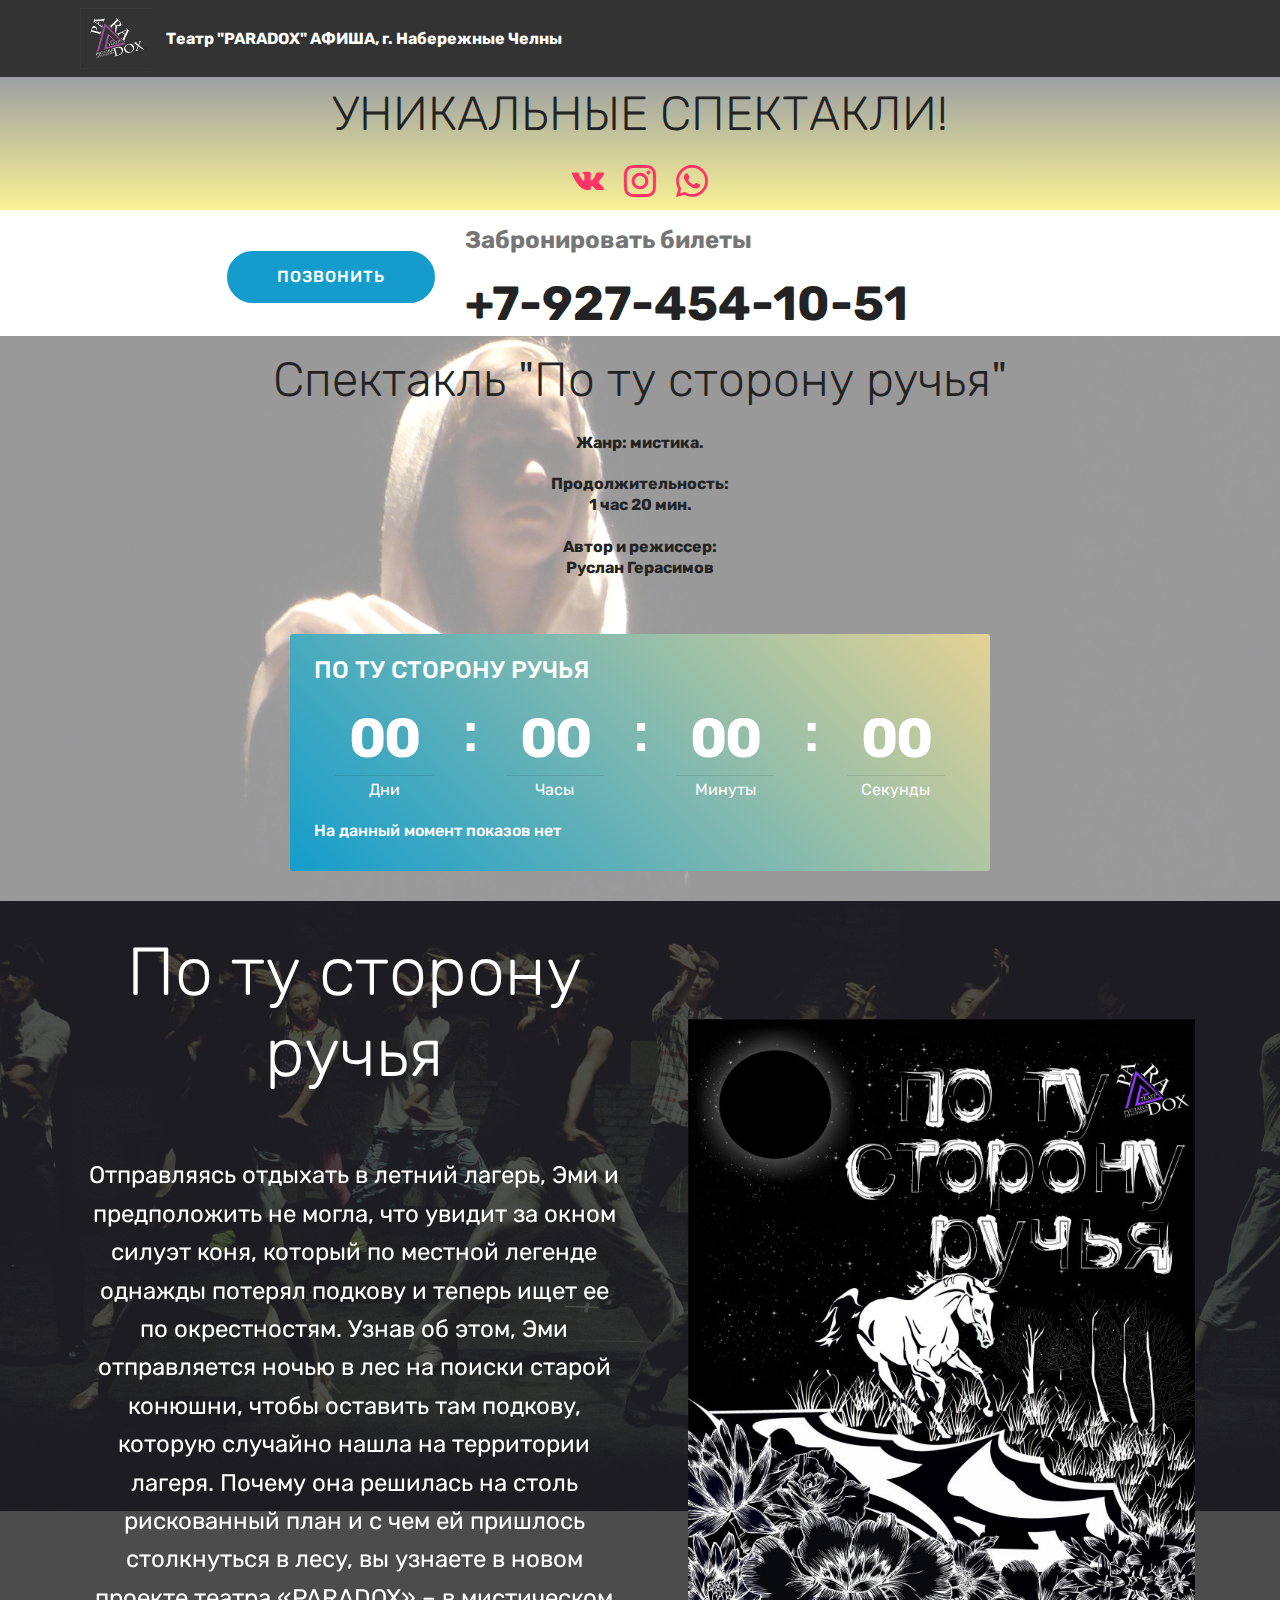
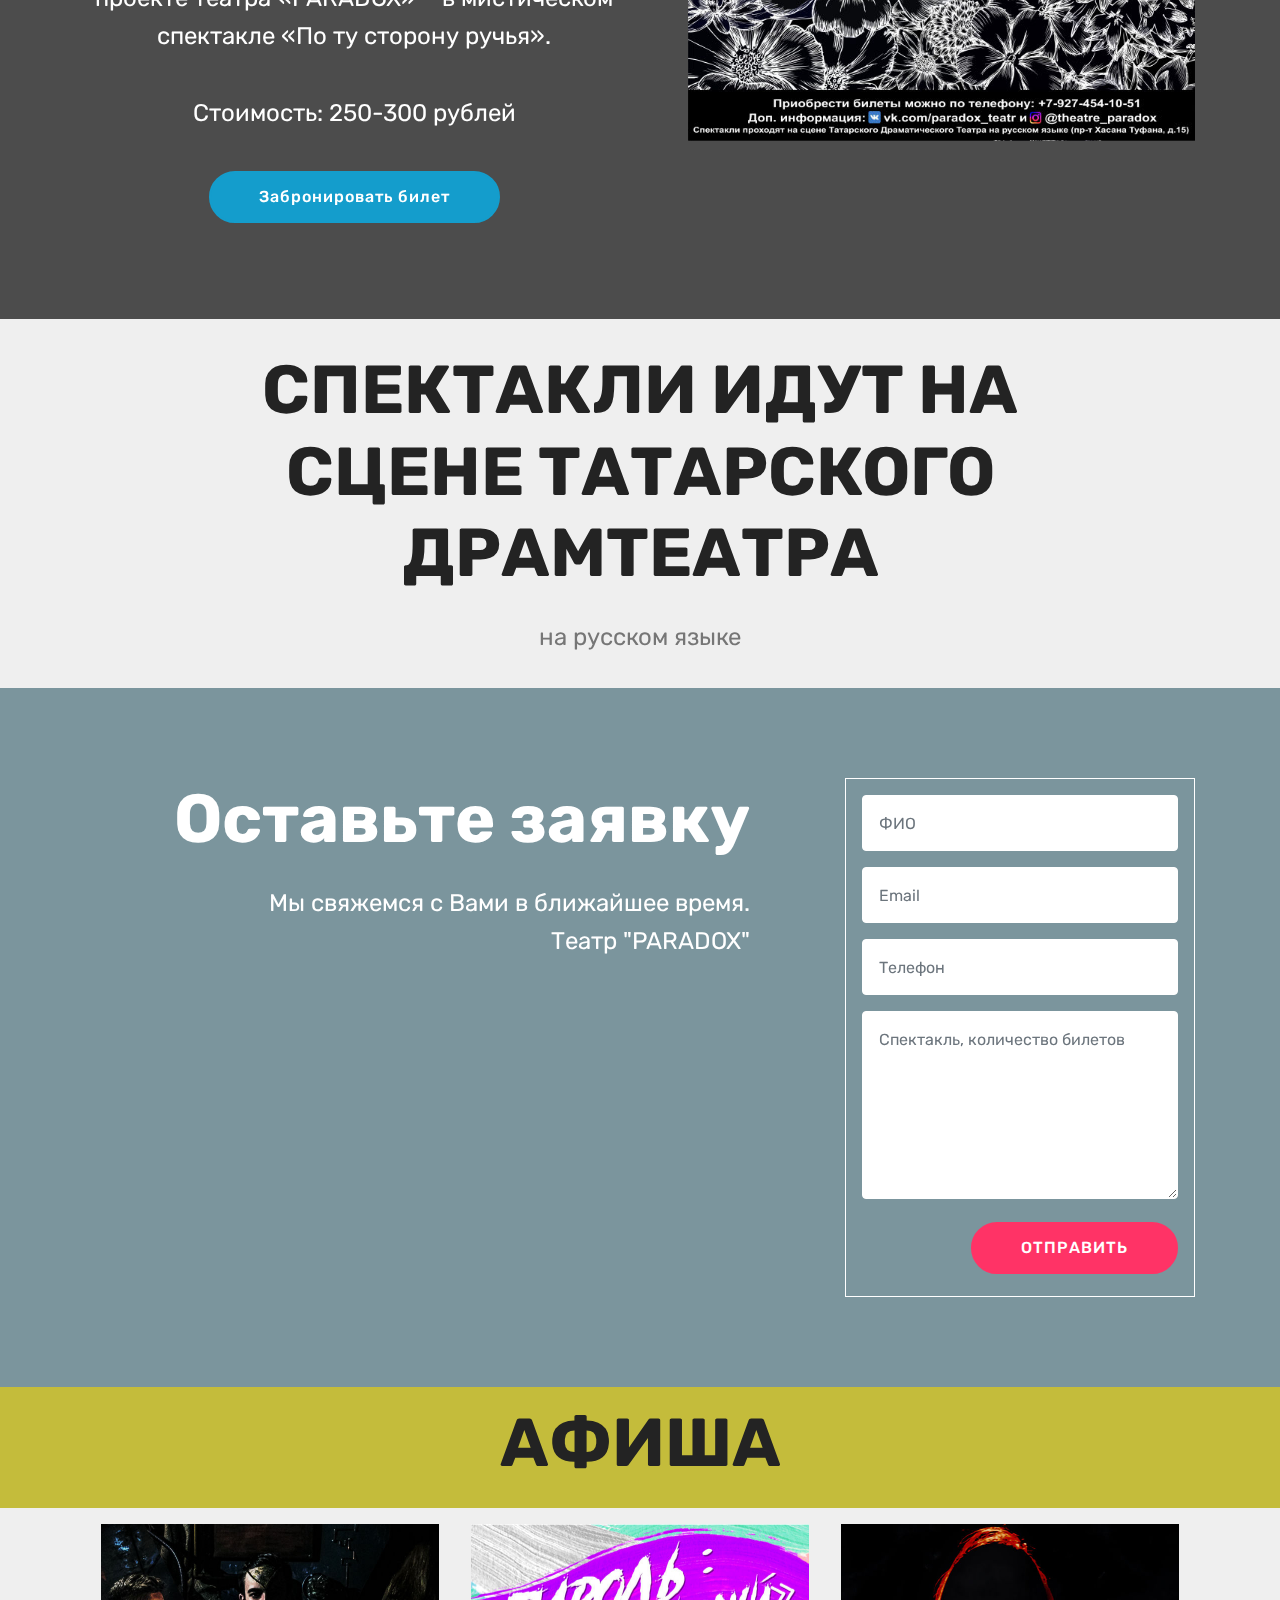
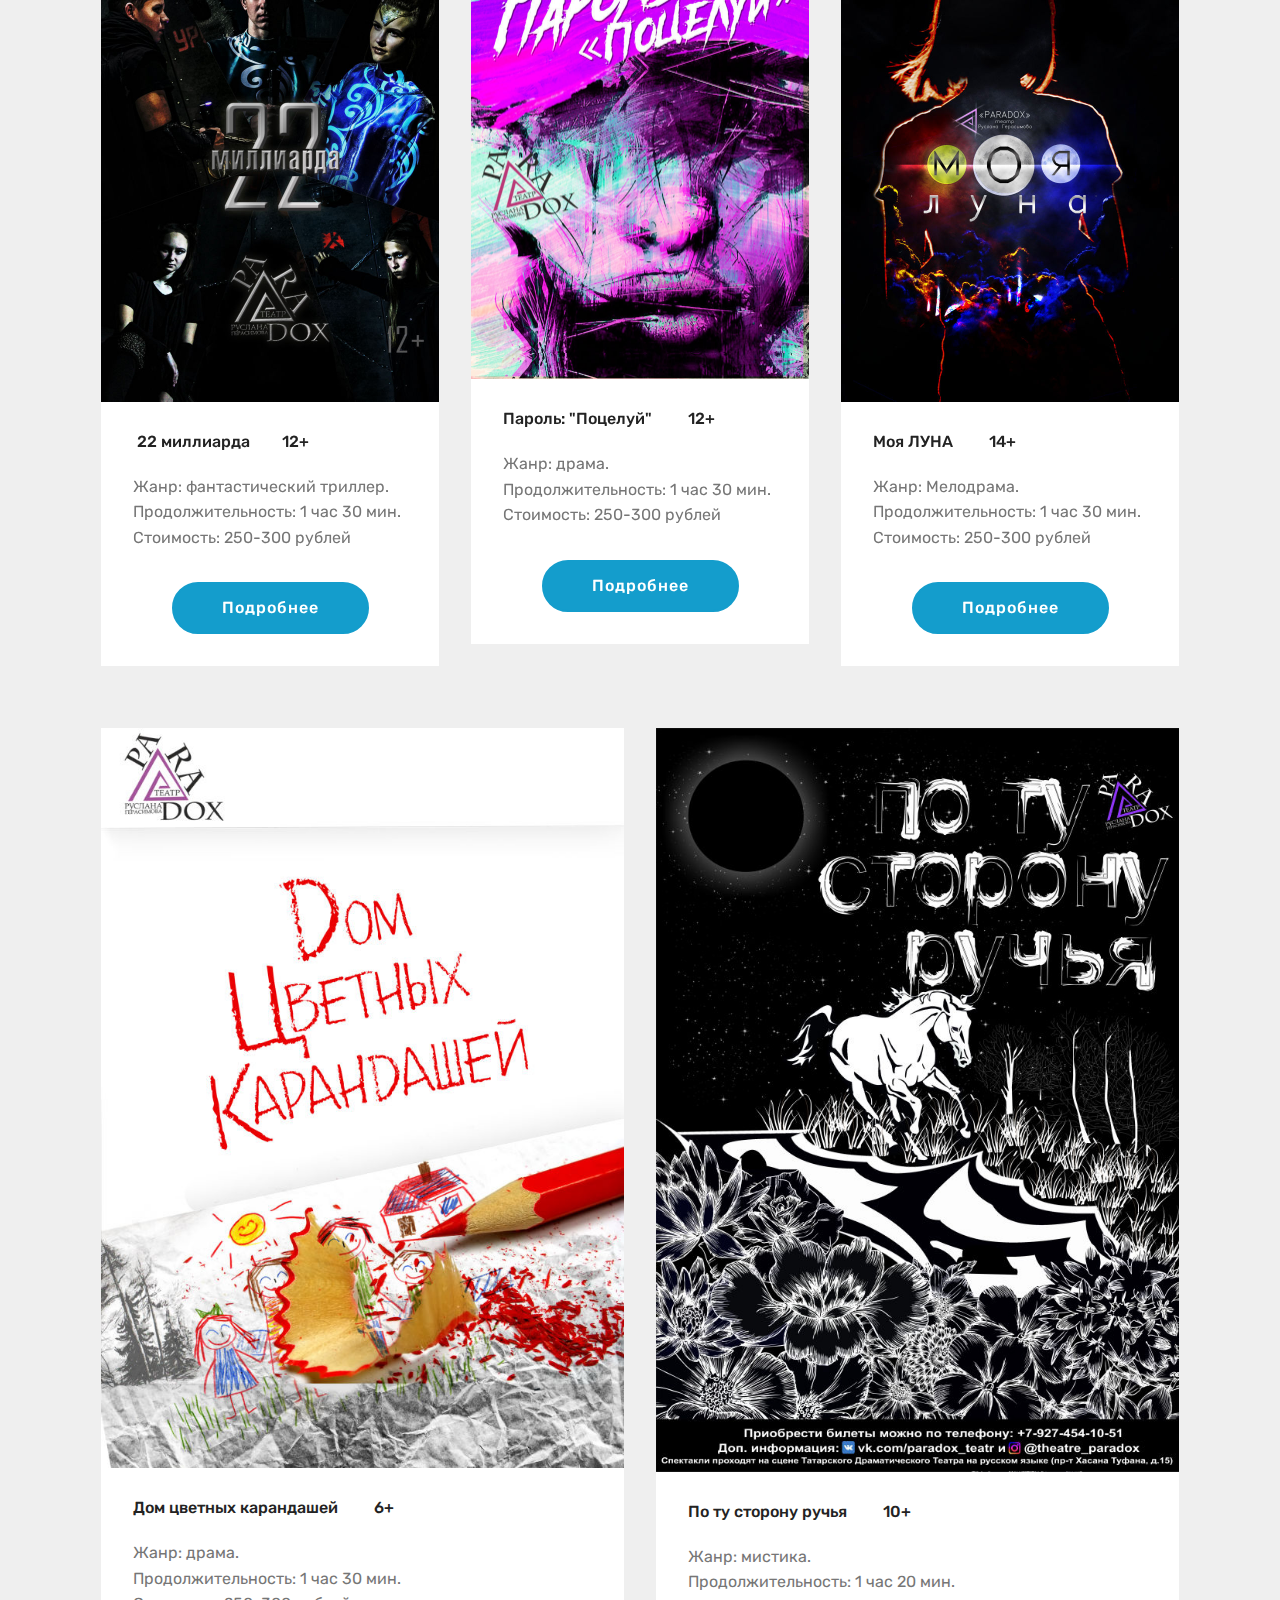
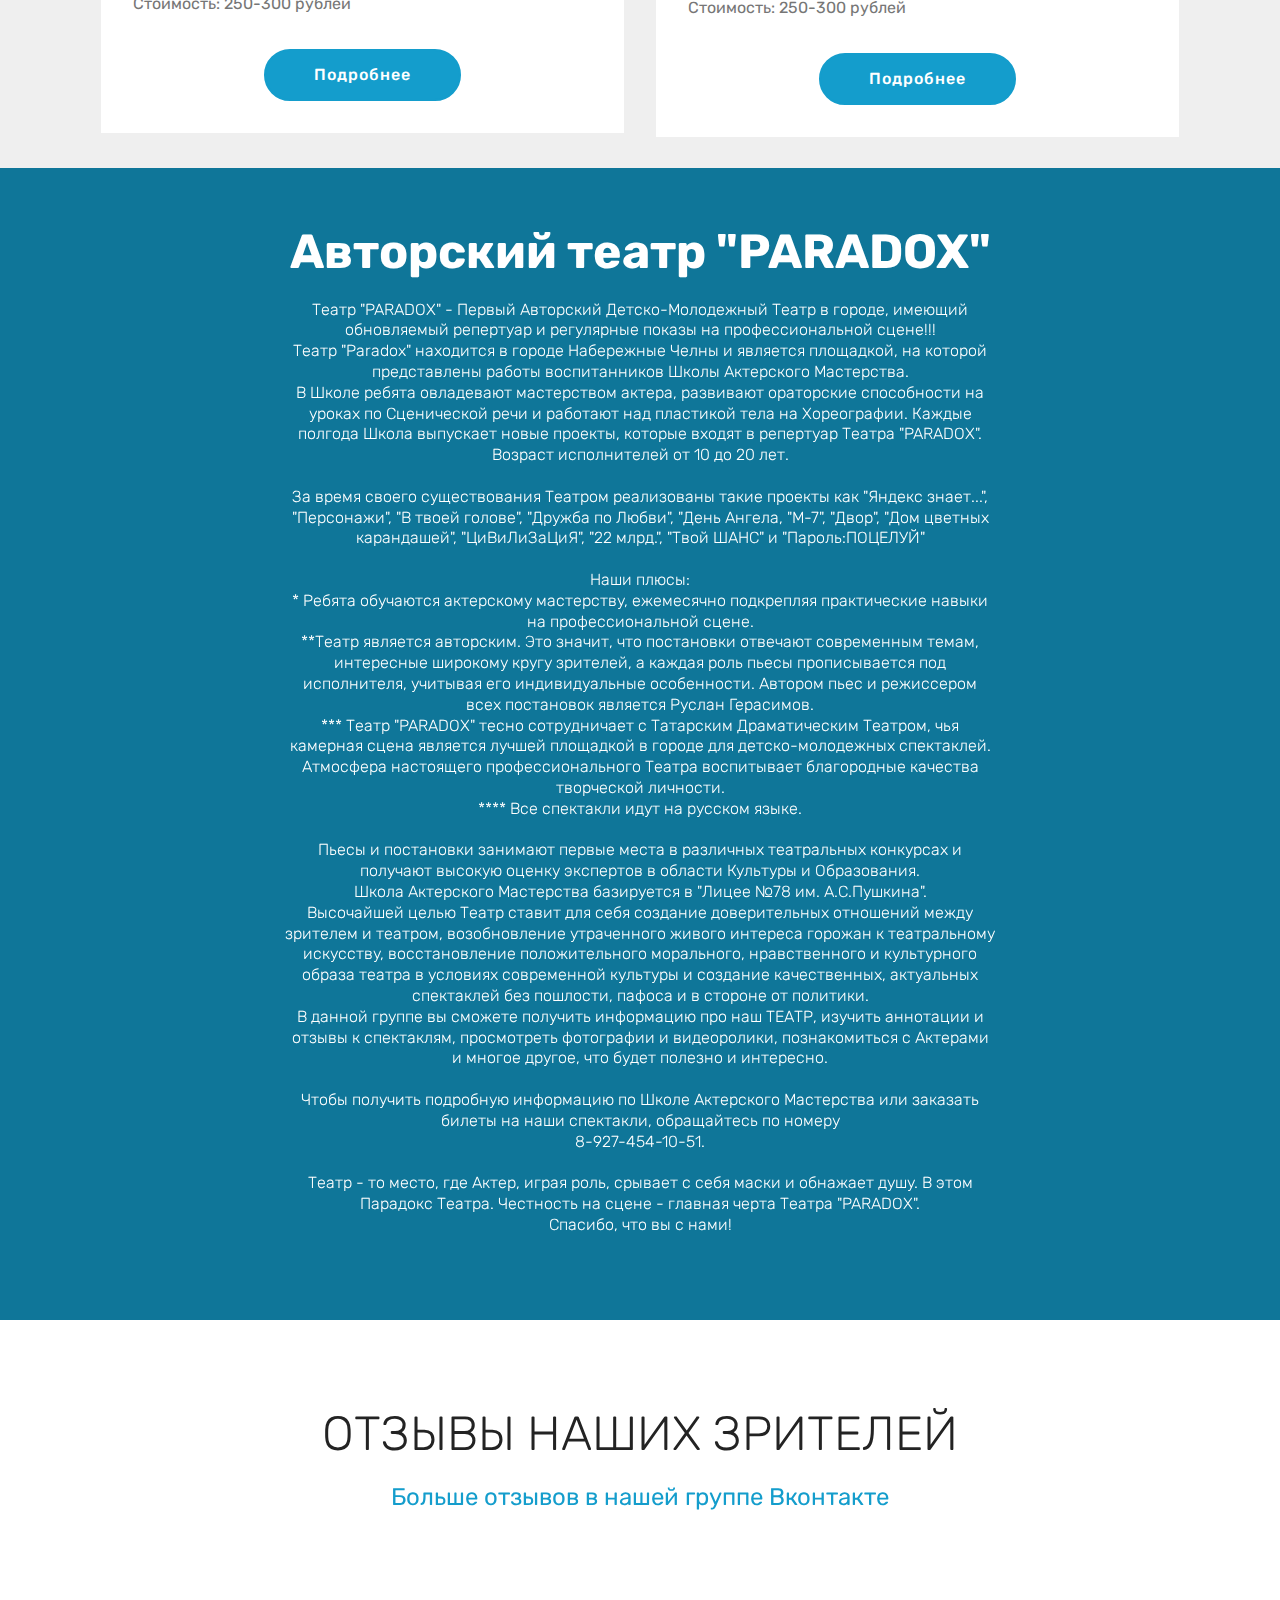
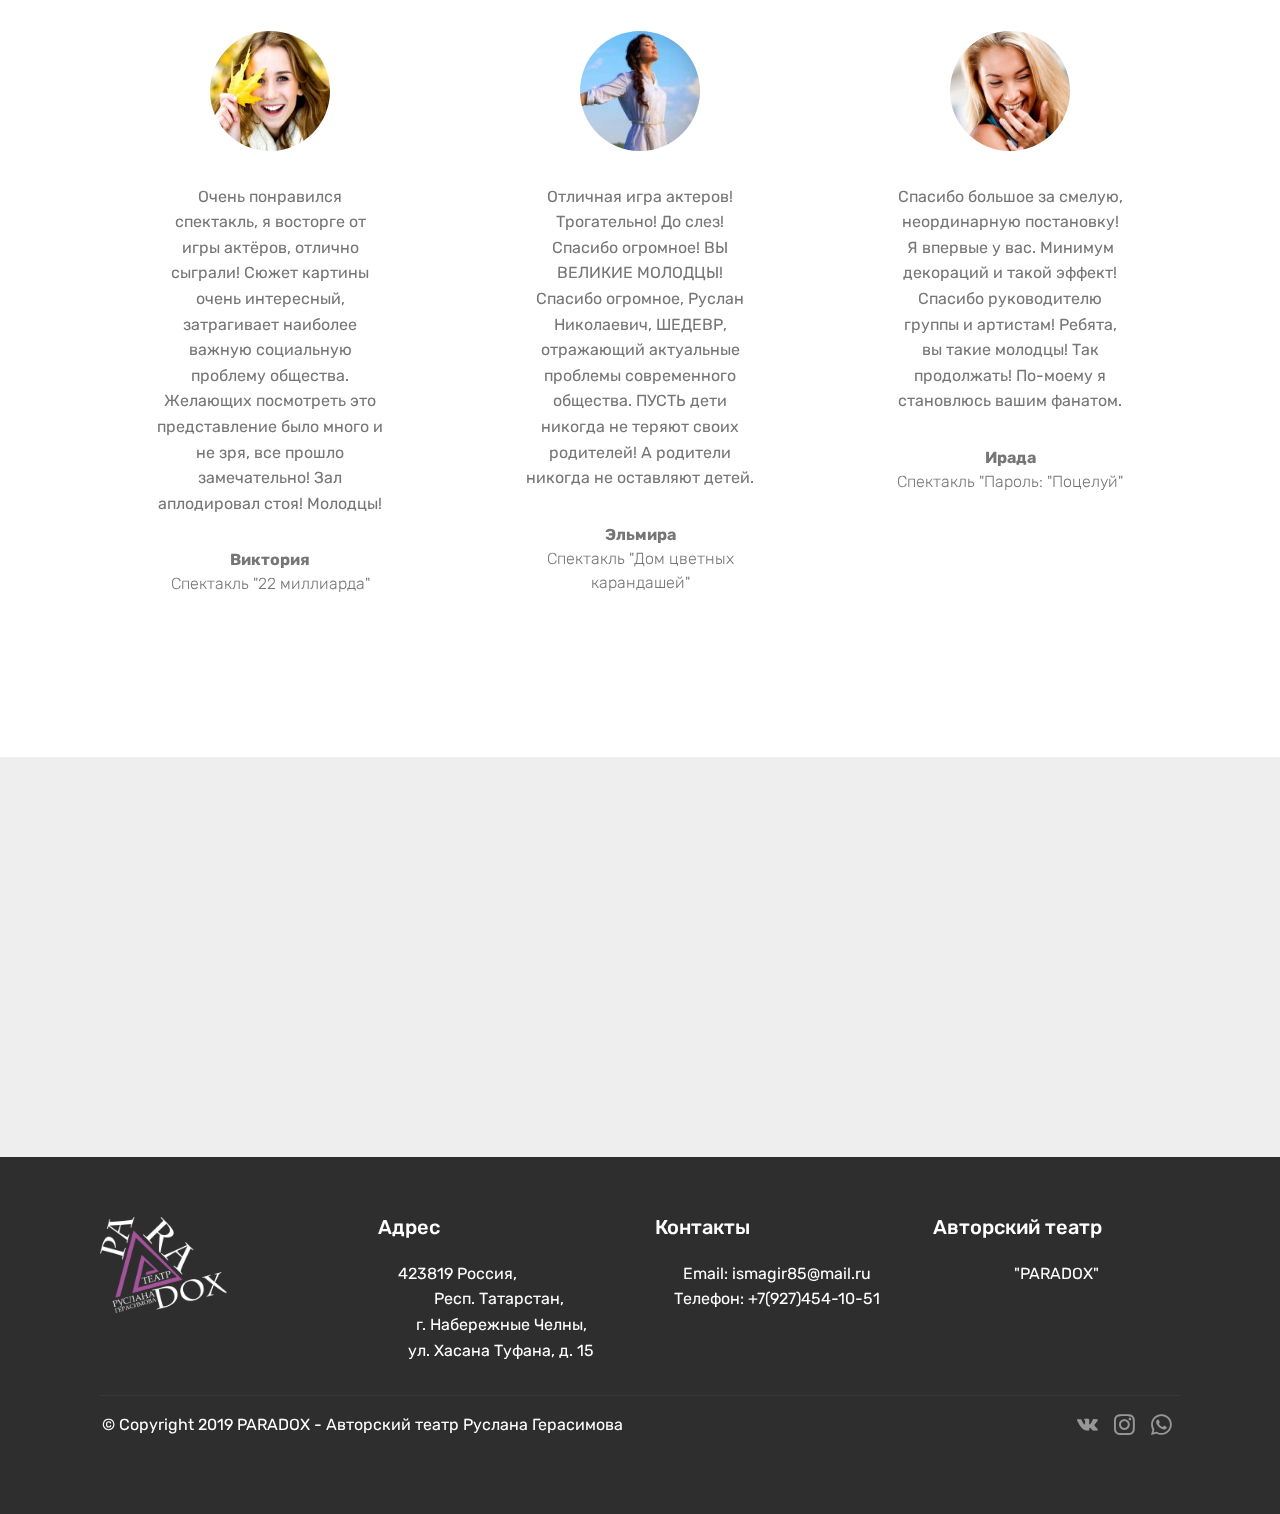
==== commit 05c1fdf5: "create github pages" ====
--- a/page1.html
+++ b/page1.html
@@ -54,7 +54,7 @@
     </nav>
 </section>
 
-<section class="engine"><a href="https://mobirise.info/k">how to develop your own website</a></section><section class="cid-rBzaCzFkTt" id="social-buttons2-j">
+<section class="engine"><a href="https://mobirise.info/r">free bootstrap template</a></section><section class="cid-rBzaCzFkTt" id="social-buttons2-j">
 
     
 
@@ -130,7 +130,7 @@
             <div class="minutesCountdown" title="Минуты"></div>
             <div class="secondsCountdown" title="Секунды"></div>
             <div class="event-date align-left mbr-white">
-                <h5 class="mbr-fonts-style display-7">18 ноября 18:00</h5>
+                <h5 class="mbr-fonts-style display-7">На данный момент показов нет</h5>
             </div>
         </div>
 
@@ -202,7 +202,7 @@
                 <div class="form-container">
                     <div class="media-container-column" data-form-type="formoid">
                         <!---Formbuilder Form--->
-                        <form action="https://mobirise.com/" method="POST" class="mbr-form form-with-styler" data-form-title="Mobirise Form"><input type="hidden" name="email" data-form-email="true" value="LASZ+8ZqTwRy8L8zSjqEjuMy4HoJ2TQ5O2FqtELlIyVA8KcbJsPCl2I3Y5ijHuRefiykEdfrEGaSlScklhdA5e/88Ka/2MdORh0MK/pEbGTwWLPWoQJu6ERB65WHzPEf">
+                        <form action="https://mobirise.com/" method="POST" class="mbr-form form-with-styler" data-form-title="Mobirise Form"><input type="hidden" name="email" data-form-email="true" value="Df9lufHI0F0f44JdzUYTaXgcJgsiN3l5Qf6L68k4ZW1XIR7retF1qmgCCiP7vzgnPt38tl5iz8MJymd9H8BtM89TTC2BE/cecKVTRphVzd8evT0Lzs1S00CcgGjFgWxN">
                             <div class="row">
                                 <div hidden="hidden" data-form-alert="" class="alert alert-success col-12">Спасибо за заявку!</div>
                                 <div hidden="hidden" data-form-alert-danger="" class="alert alert-danger col-12">
@@ -488,7 +488,7 @@
 
      
 
-    <div class="google-map"><iframe frameborder="0" style="border:0" src="https://www.google.com/maps/embed/v1/place?key=AIzaSyCy9r70T3NYf3PhvVflTo0_zdif2_IoIYs&amp;q=place_id:ChIJpcWYEfAe4EMRfUW5zsJwjeg" allowfullscreen=""></iframe></div>
+    <div class="google-map"><iframe frameborder="0" style="border:0" src="https://www.google.com/maps/embed/v1/place?key=AIzaSyAEIpgj38KyLFELm2bK9Y7krBkz1K-cMq8&amp;q=place_id:ChIJpcWYEfAe4EMRfUW5zsJwjeg" allowfullscreen=""></iframe></div>
 </section>
 
 <section class="cid-rByY2NKmTP" id="footer1-h">
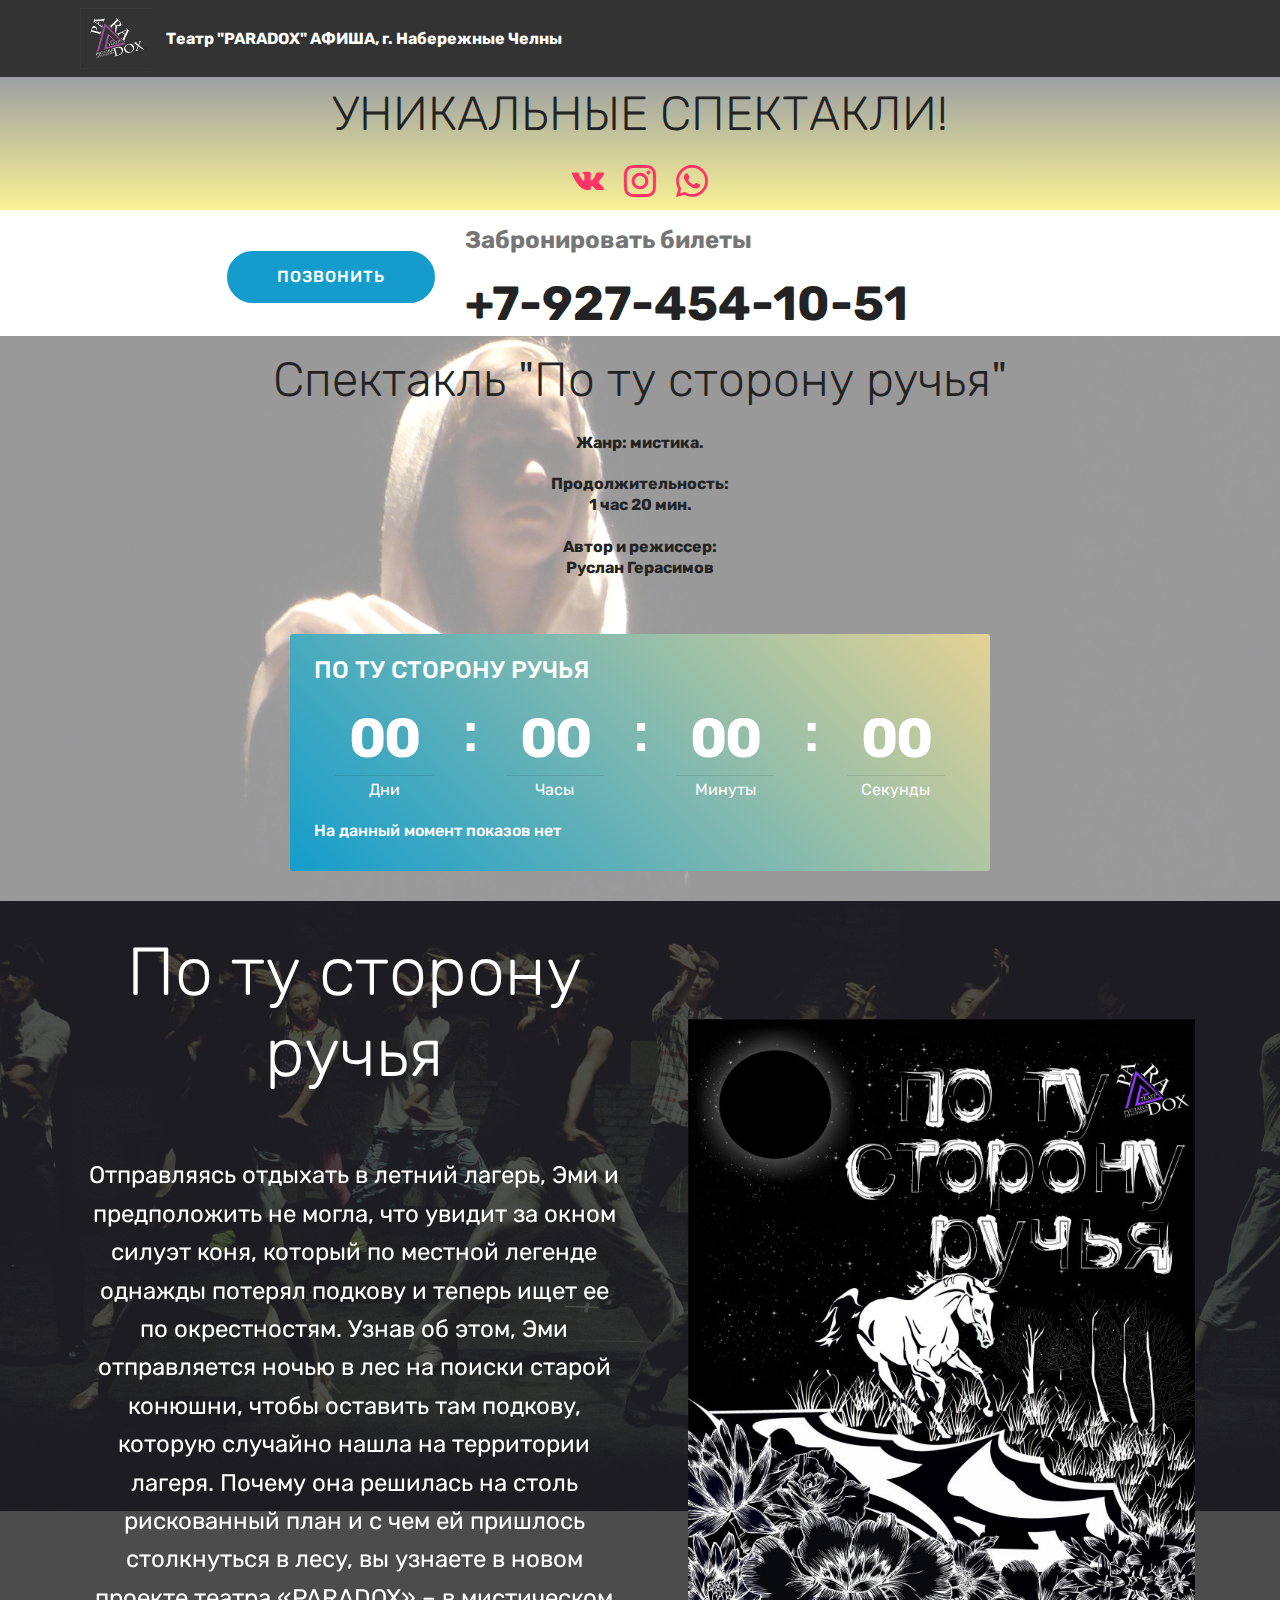
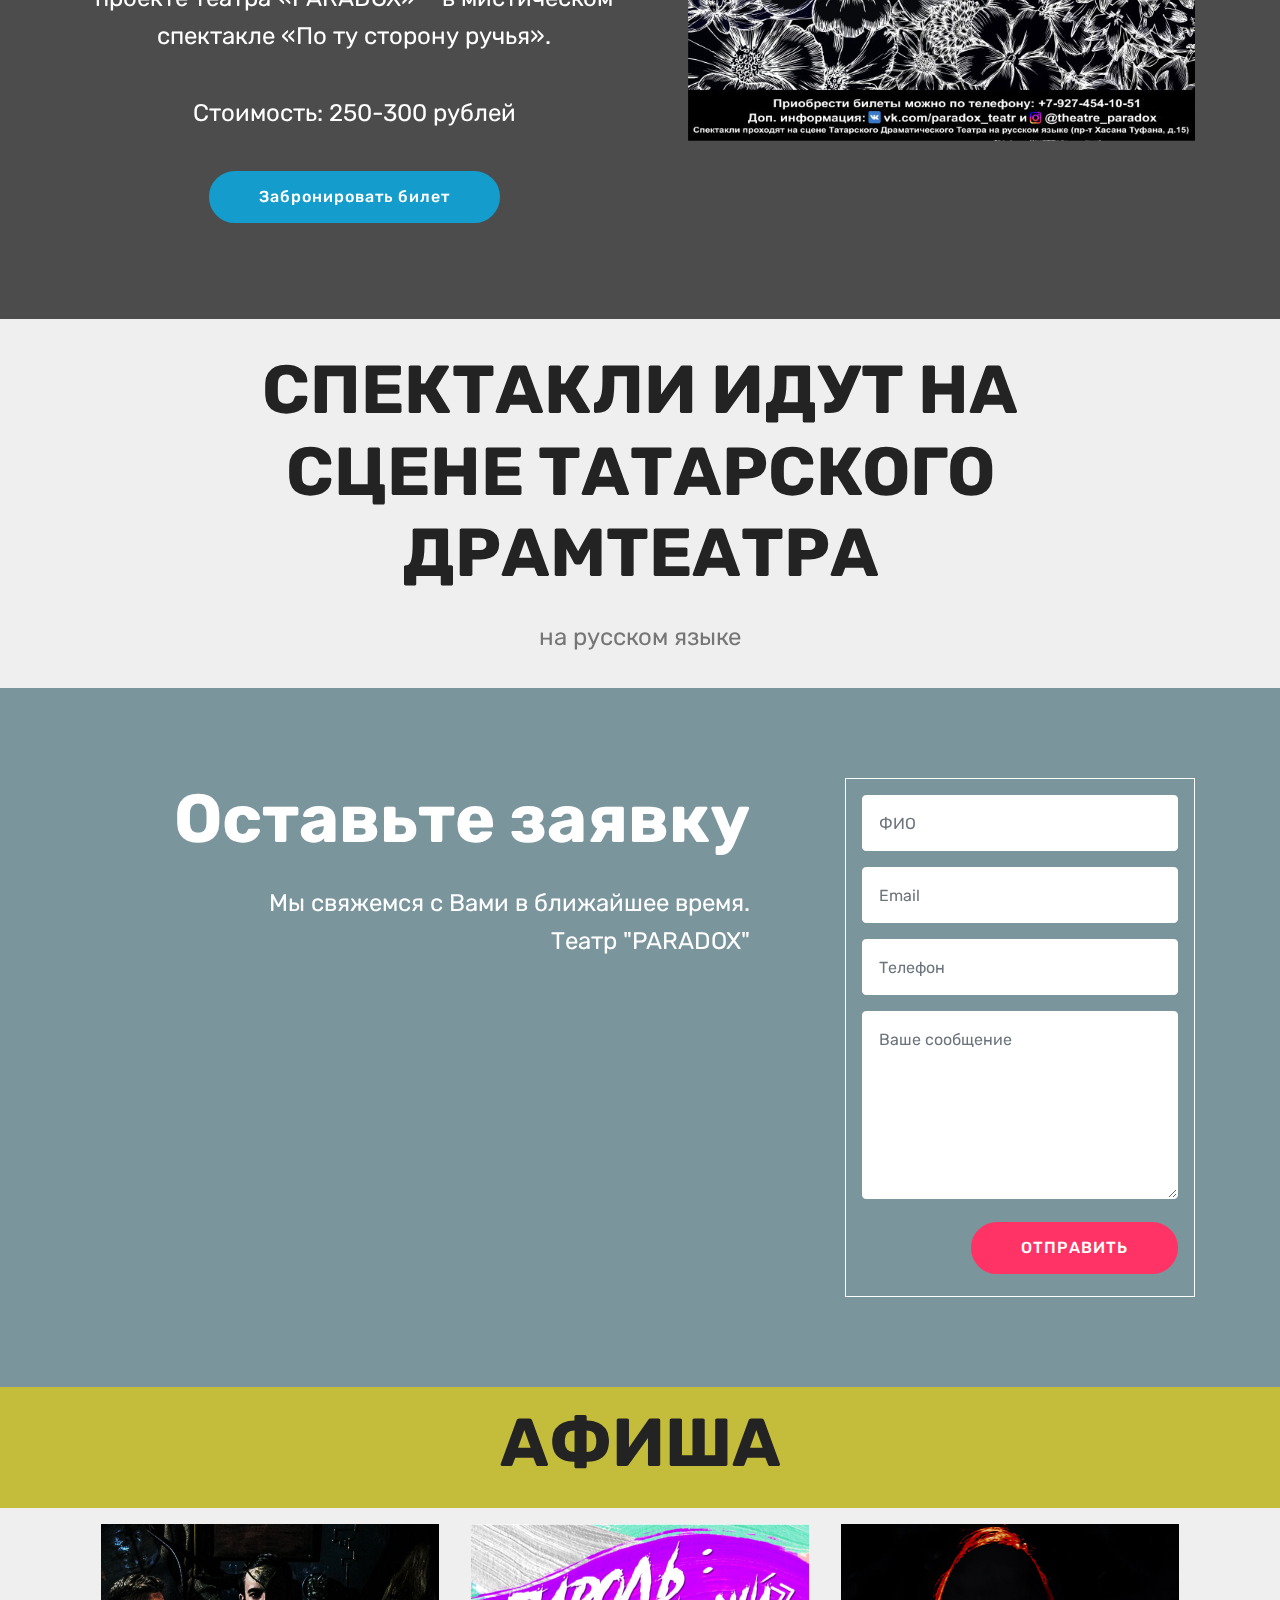
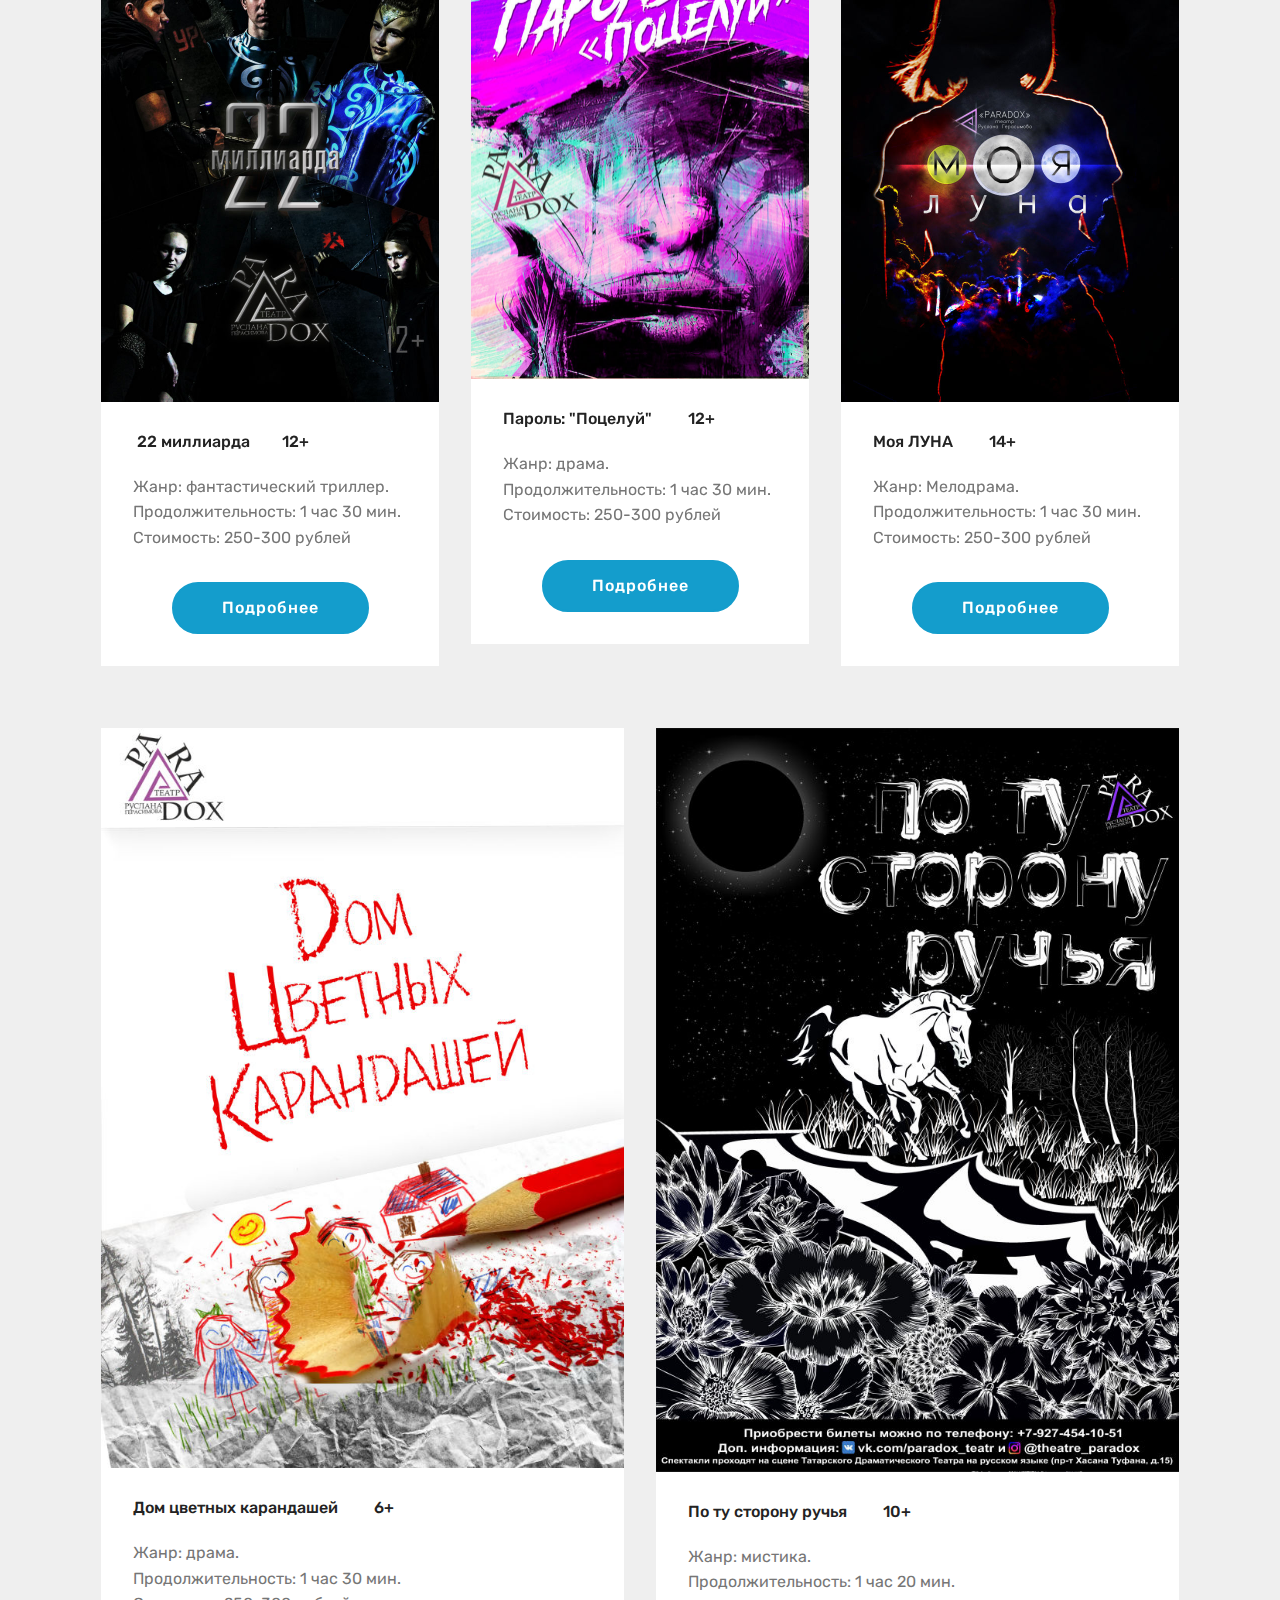
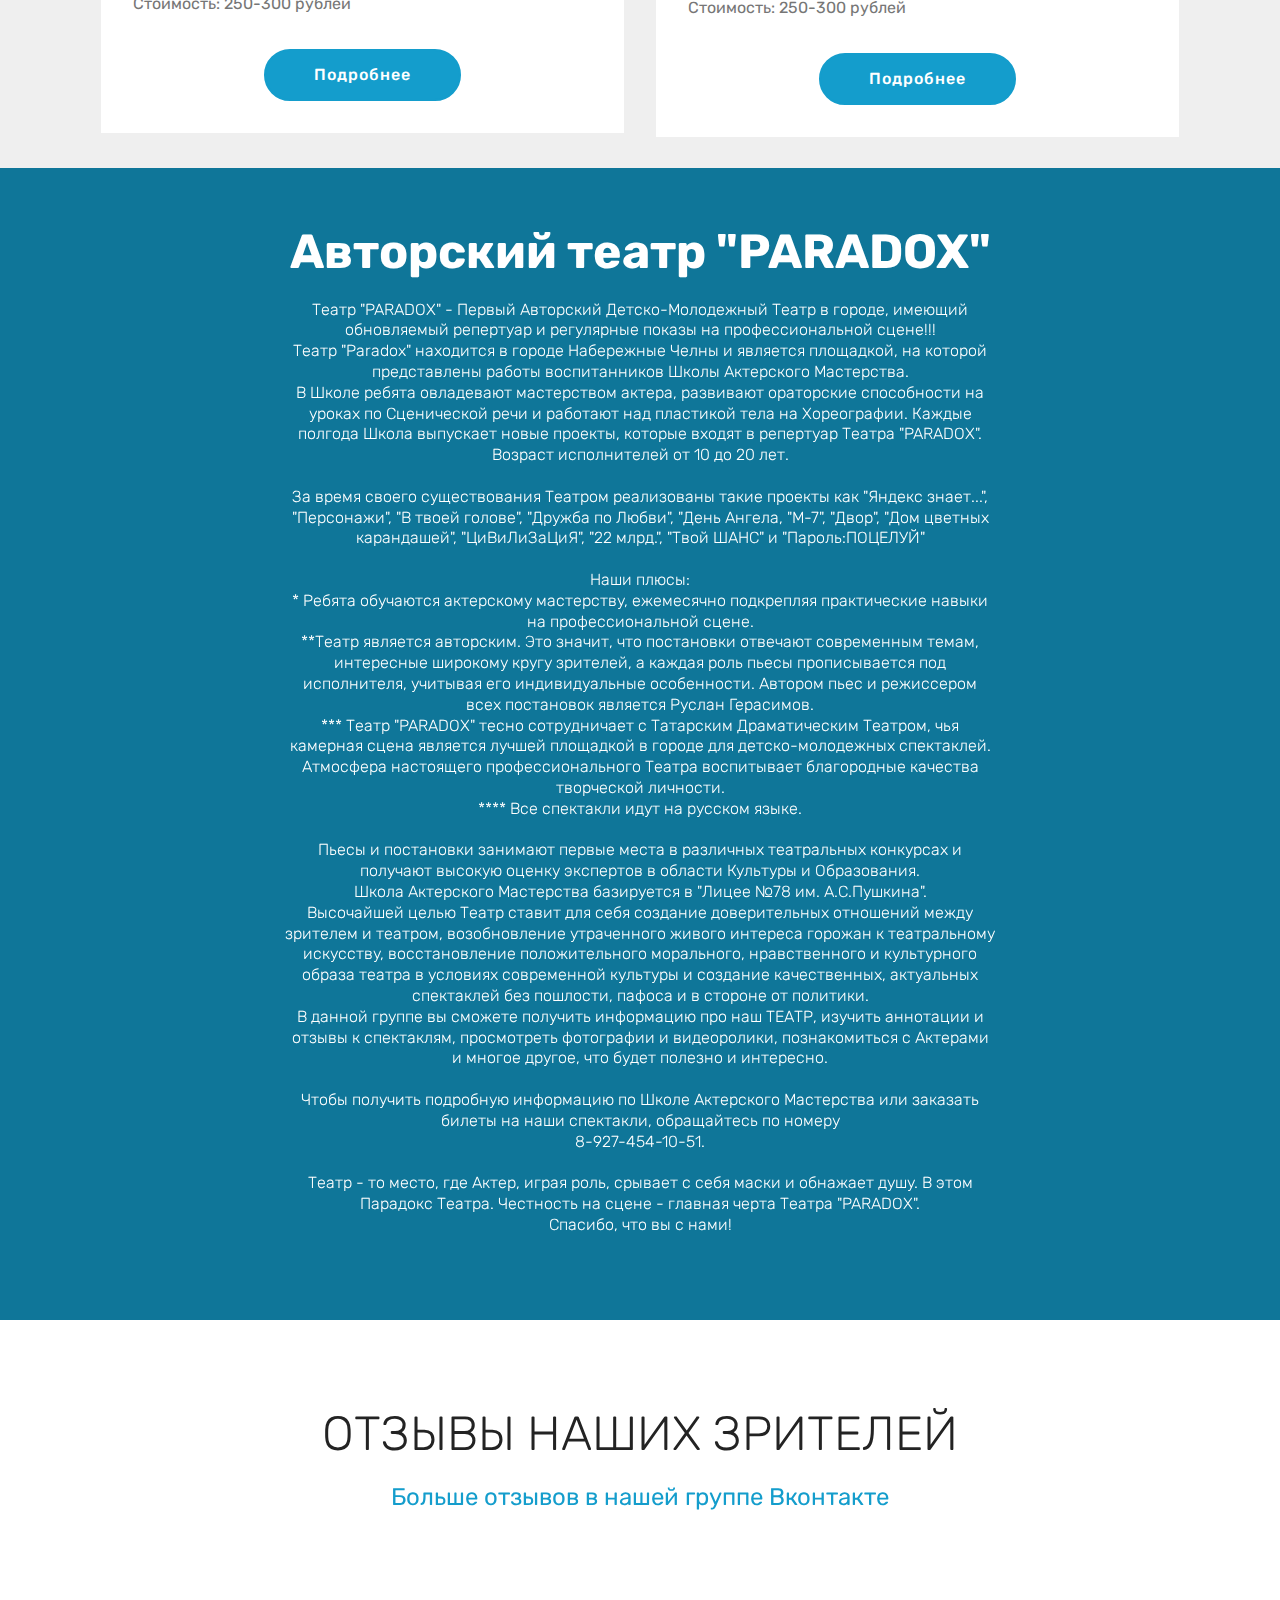
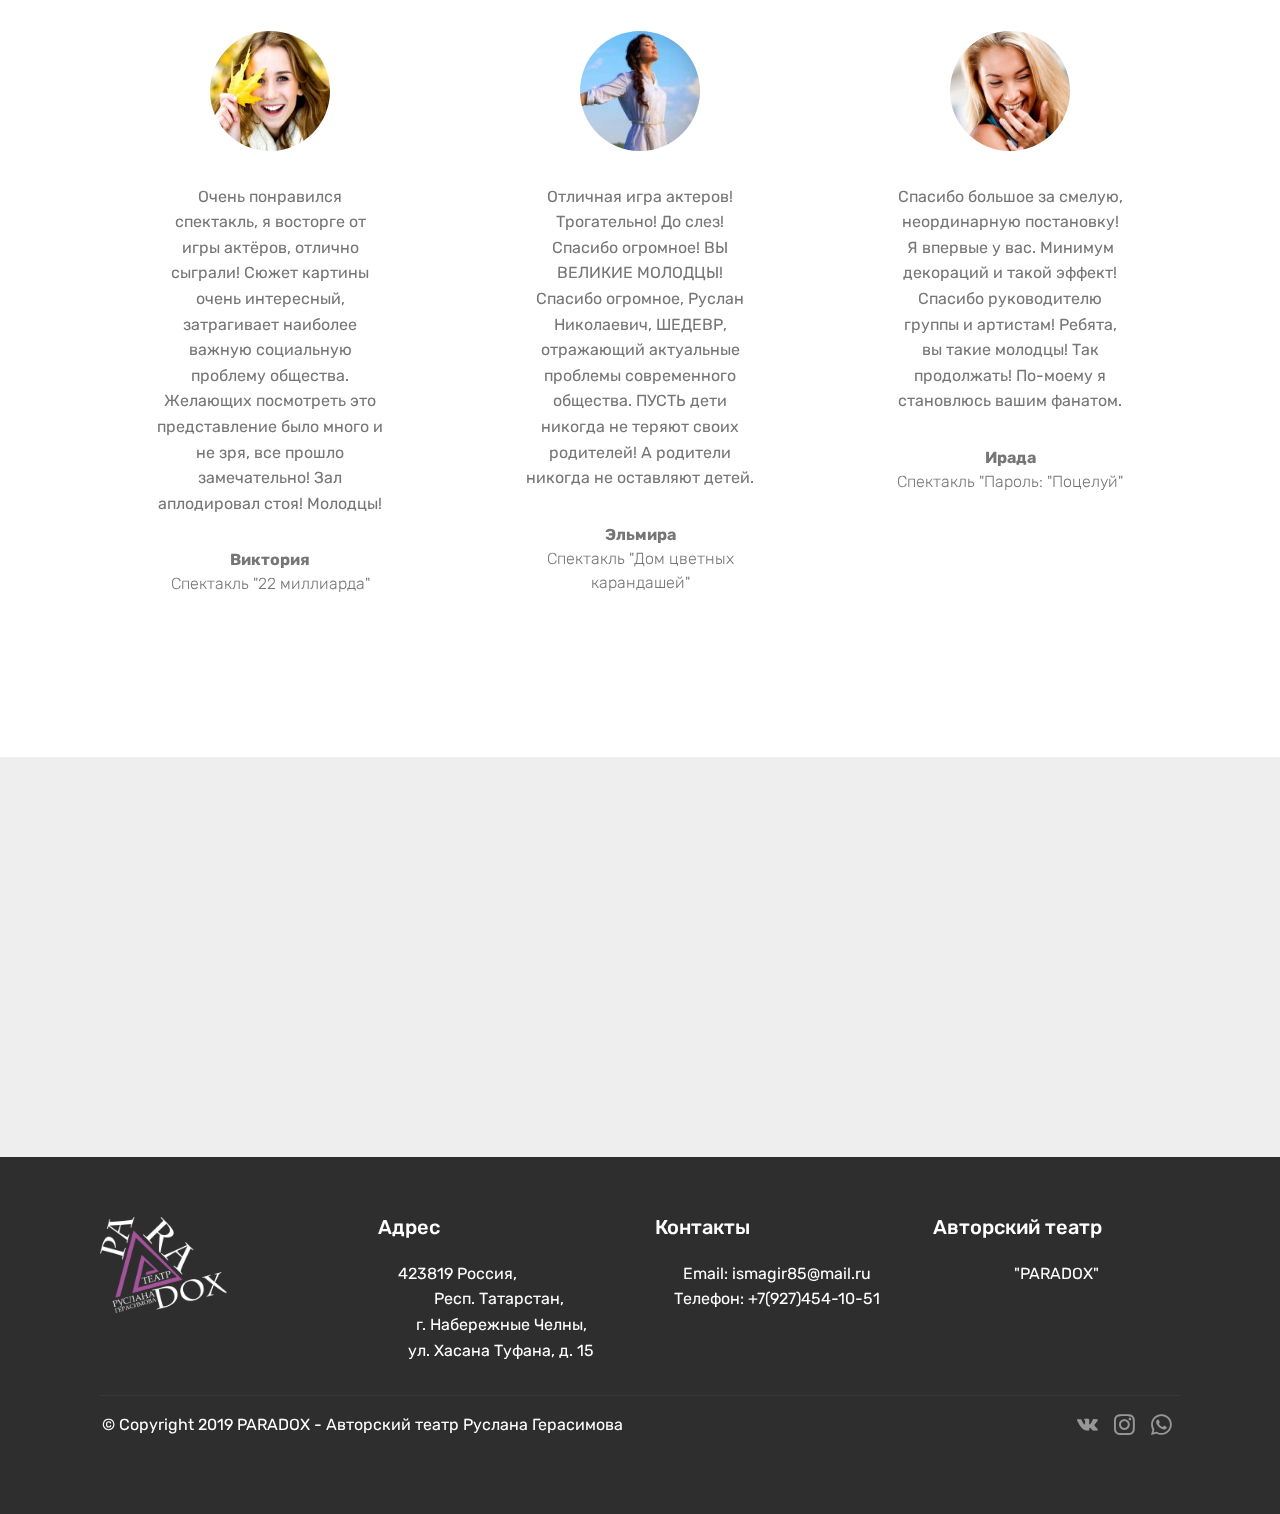
==== commit 795c5ce3: "create github pages" ====
--- a/page1.html
+++ b/page1.html
@@ -54,7 +54,7 @@
     </nav>
 </section>
 
-<section class="engine"><a href="https://mobirise.info/r">free bootstrap template</a></section><section class="cid-rBzaCzFkTt" id="social-buttons2-j">
+<section class="engine"><a href="https://mobirise.info/j">website templates</a></section><section class="cid-rBzaCzFkTt" id="social-buttons2-j">
 
     
 
@@ -202,7 +202,7 @@
                 <div class="form-container">
                     <div class="media-container-column" data-form-type="formoid">
                         <!---Formbuilder Form--->
-                        <form action="https://mobirise.com/" method="POST" class="mbr-form form-with-styler" data-form-title="Mobirise Form"><input type="hidden" name="email" data-form-email="true" value="Df9lufHI0F0f44JdzUYTaXgcJgsiN3l5Qf6L68k4ZW1XIR7retF1qmgCCiP7vzgnPt38tl5iz8MJymd9H8BtM89TTC2BE/cecKVTRphVzd8evT0Lzs1S00CcgGjFgWxN">
+                        <form action="https://mobirise.com/" method="POST" class="mbr-form form-with-styler" data-form-title="Mobirise Form"><input type="hidden" name="email" data-form-email="true" value="x7RaqhkJpKMMwXk50Fbr+Gh+EmEv+ZkueQqWHudzAhwk9qmuM2b0zfEG19VBmzcyJYHSlhLmaIdBdSsWzx0AkXidyVJWO3iFuYtPBYU30U1Ksti2PBVVXCONQ7vp1adk">
                             <div class="row">
                                 <div hidden="hidden" data-form-alert="" class="alert alert-success col-12">Спасибо за заявку!</div>
                                 <div hidden="hidden" data-form-alert-danger="" class="alert alert-danger col-12">
@@ -219,7 +219,7 @@
                                     <input type="tel" name="phone" placeholder="Телефон" data-form-field="Phone" class="form-control px-3 display-7" id="phone-header15-4c">
                                 </div>
                                 <div data-for="message" class="col-md-12 form-group ">
-                                    <textarea name="message" placeholder="Спектакль, количество билетов" data-form-field="Message" class="form-control px-3 display-7" id="message-header15-4c"></textarea>
+                                    <textarea name="message" placeholder="Ваше сообщение" data-form-field="Message" class="form-control px-3 display-7" id="message-header15-4c"></textarea>
                                 </div>
                                 <div class="col-md-12 input-group-btn">
                                     <button type="submit" class="btn btn-secondary btn-form display-4">ОТПРАВИТЬ</button>
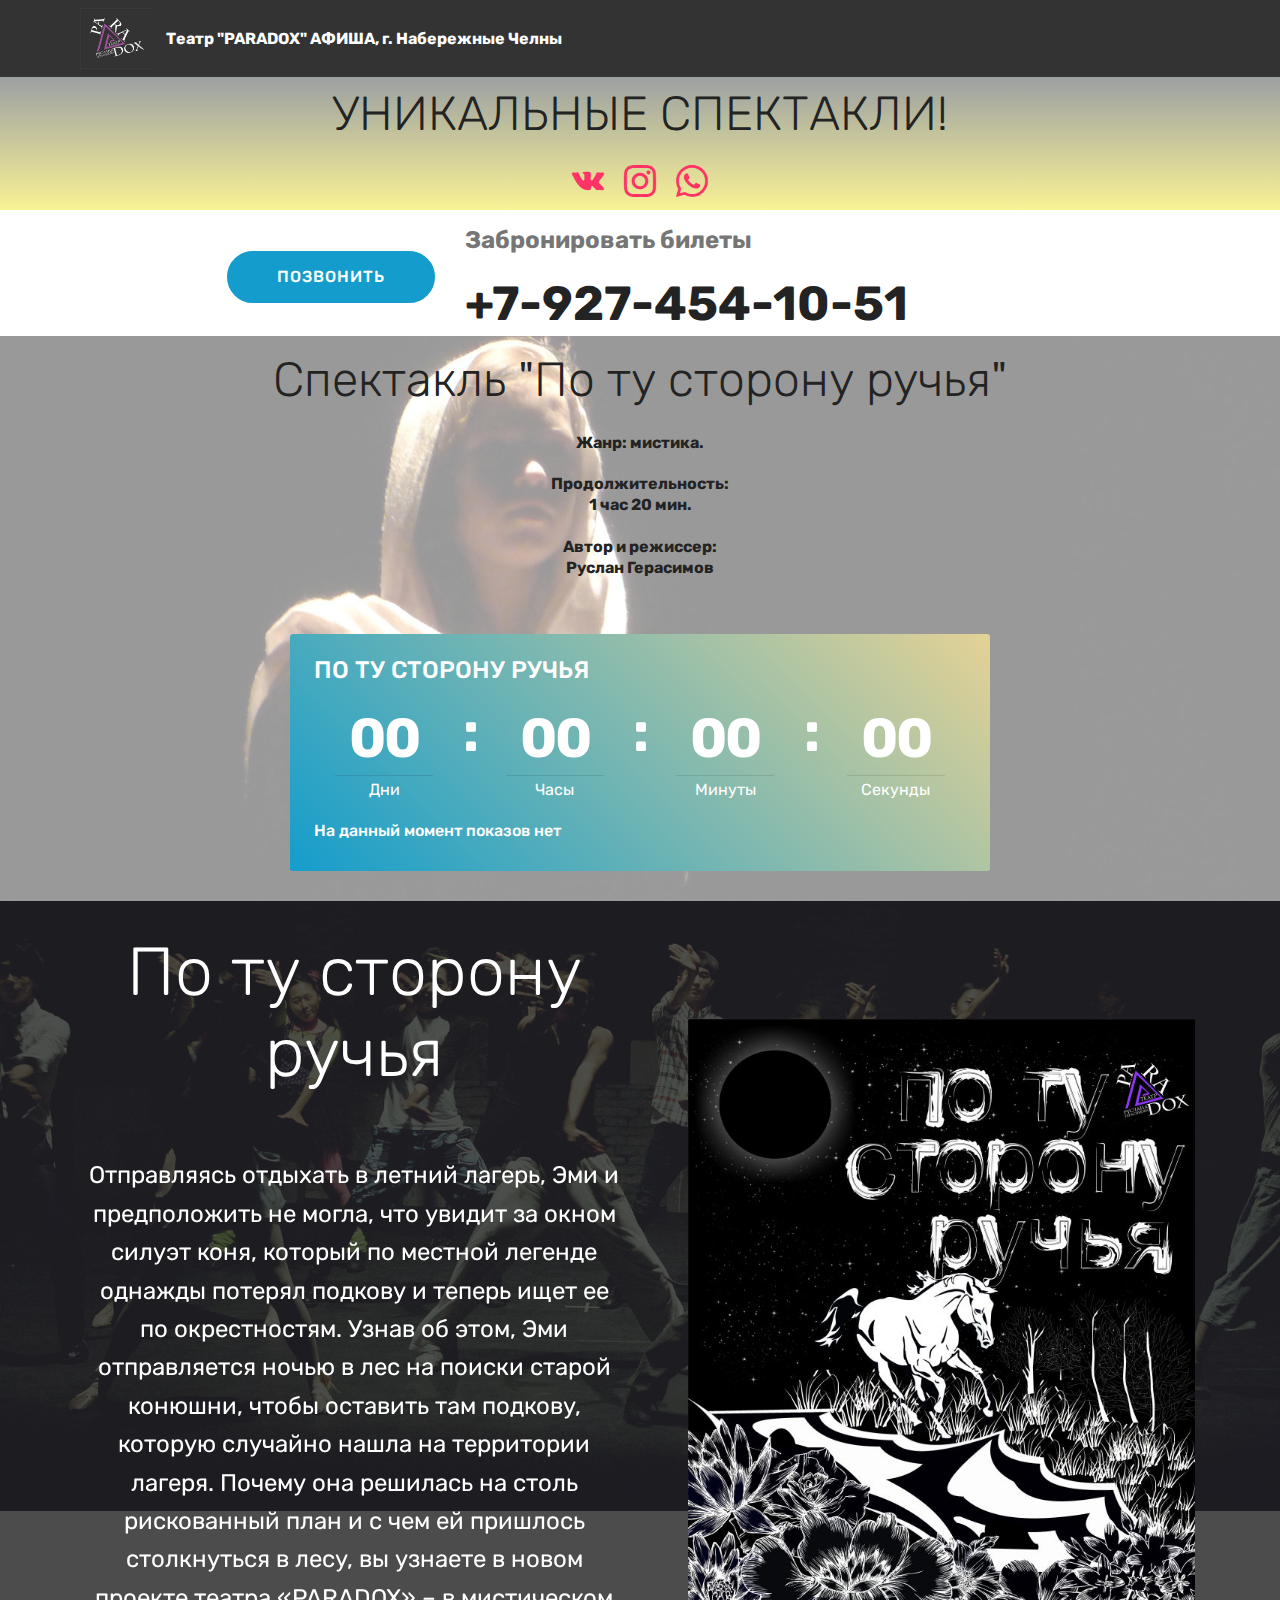
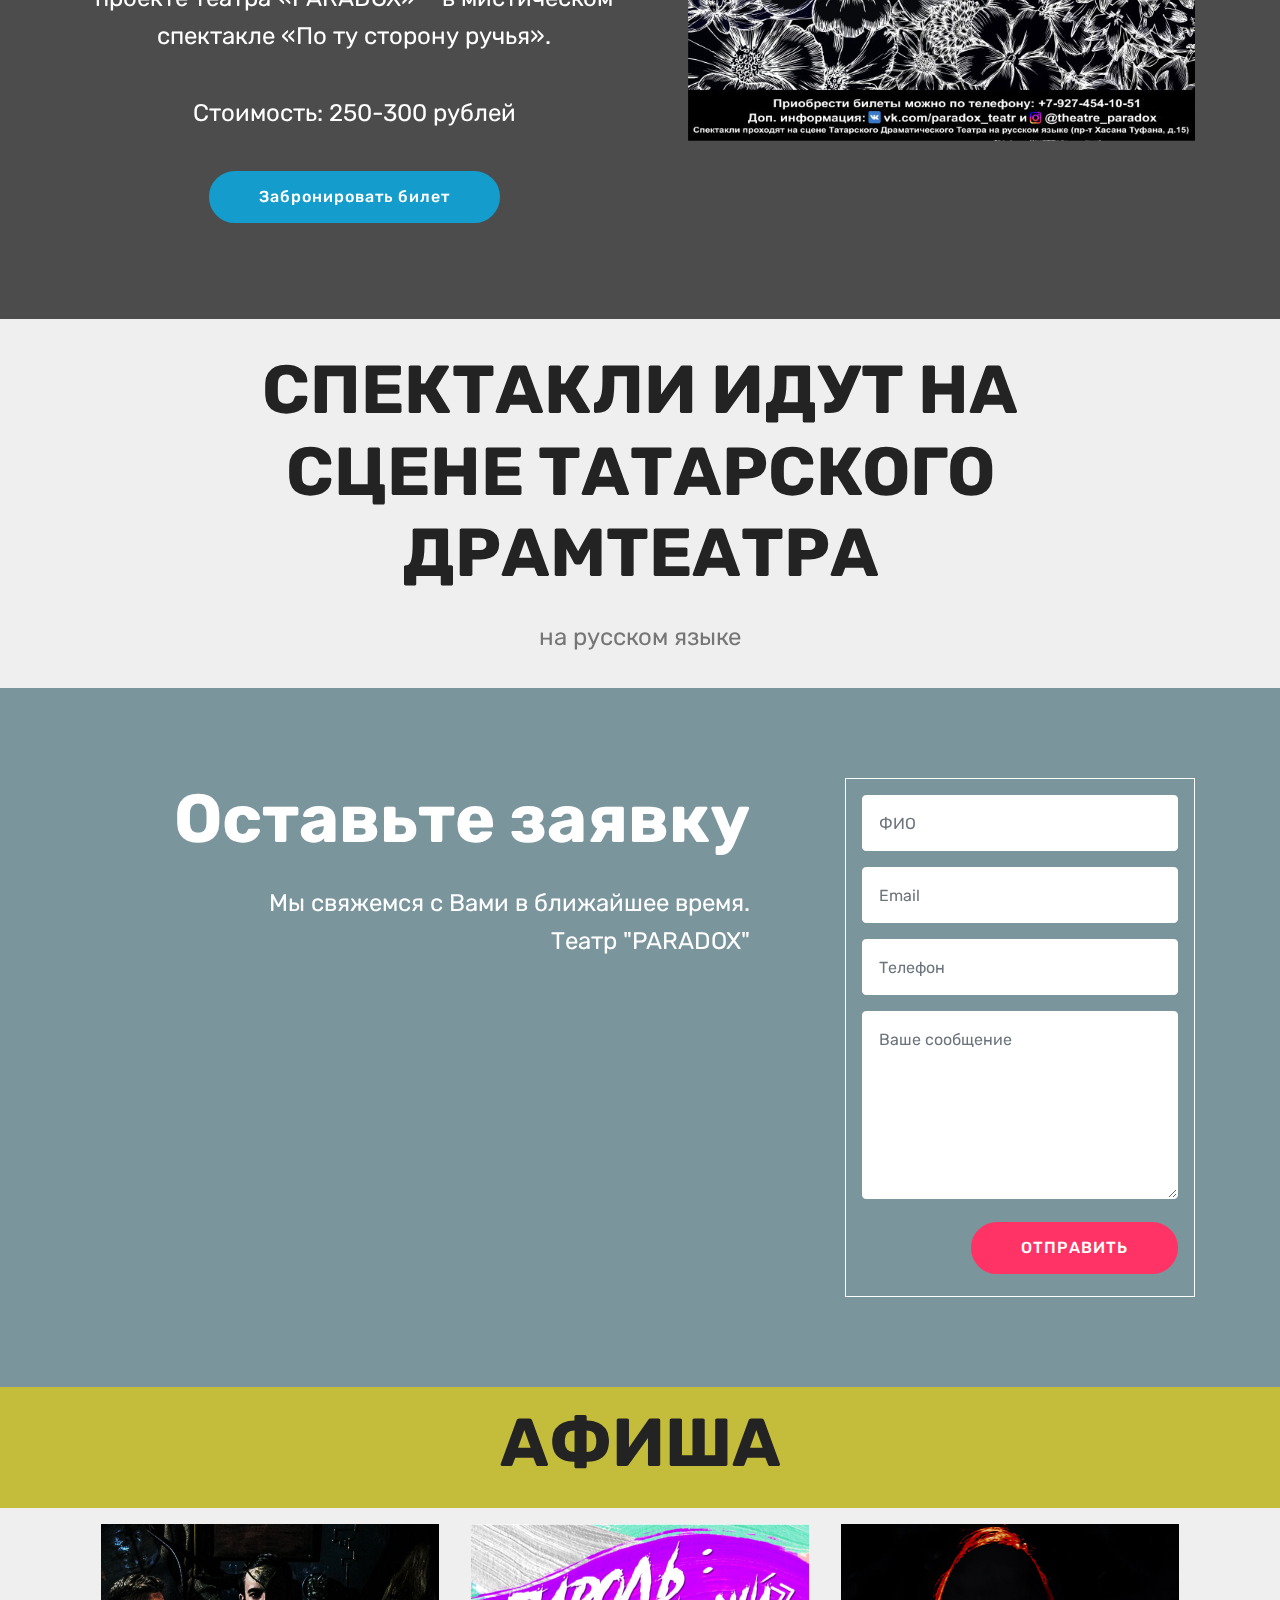
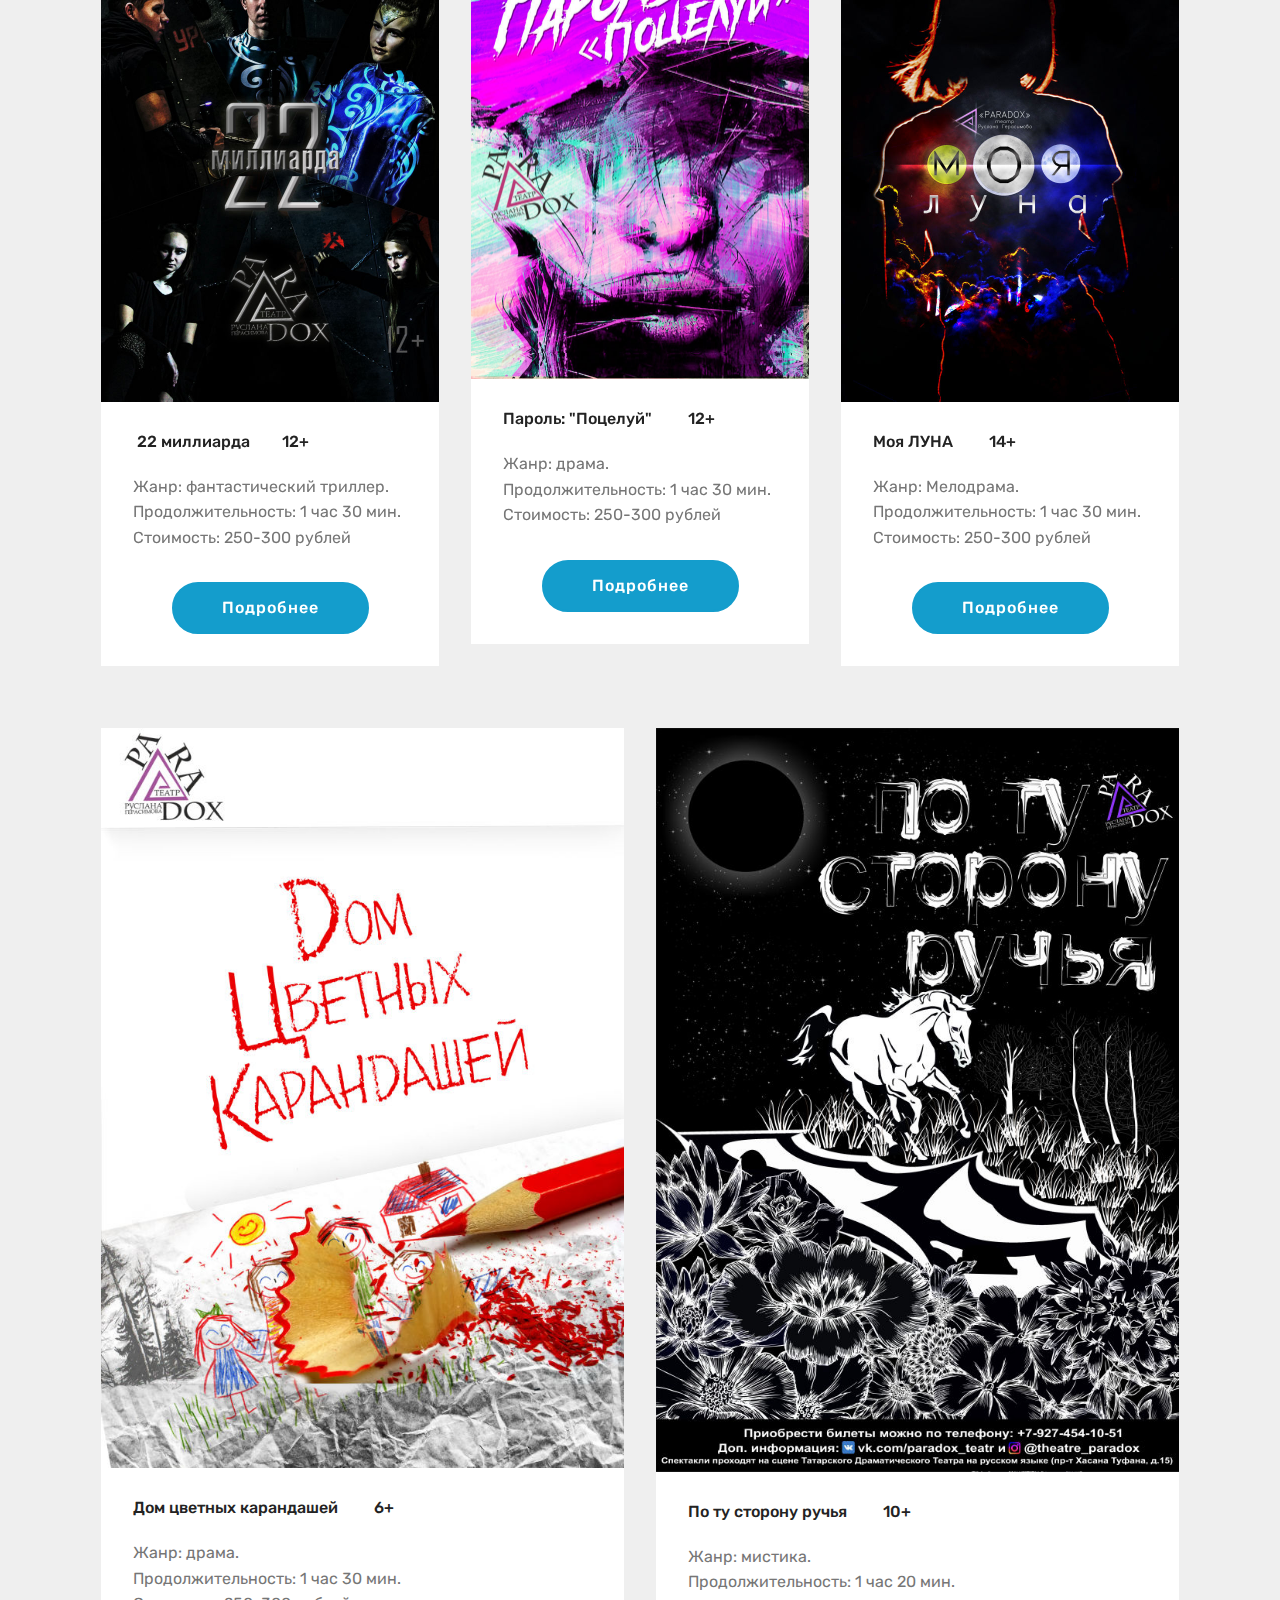
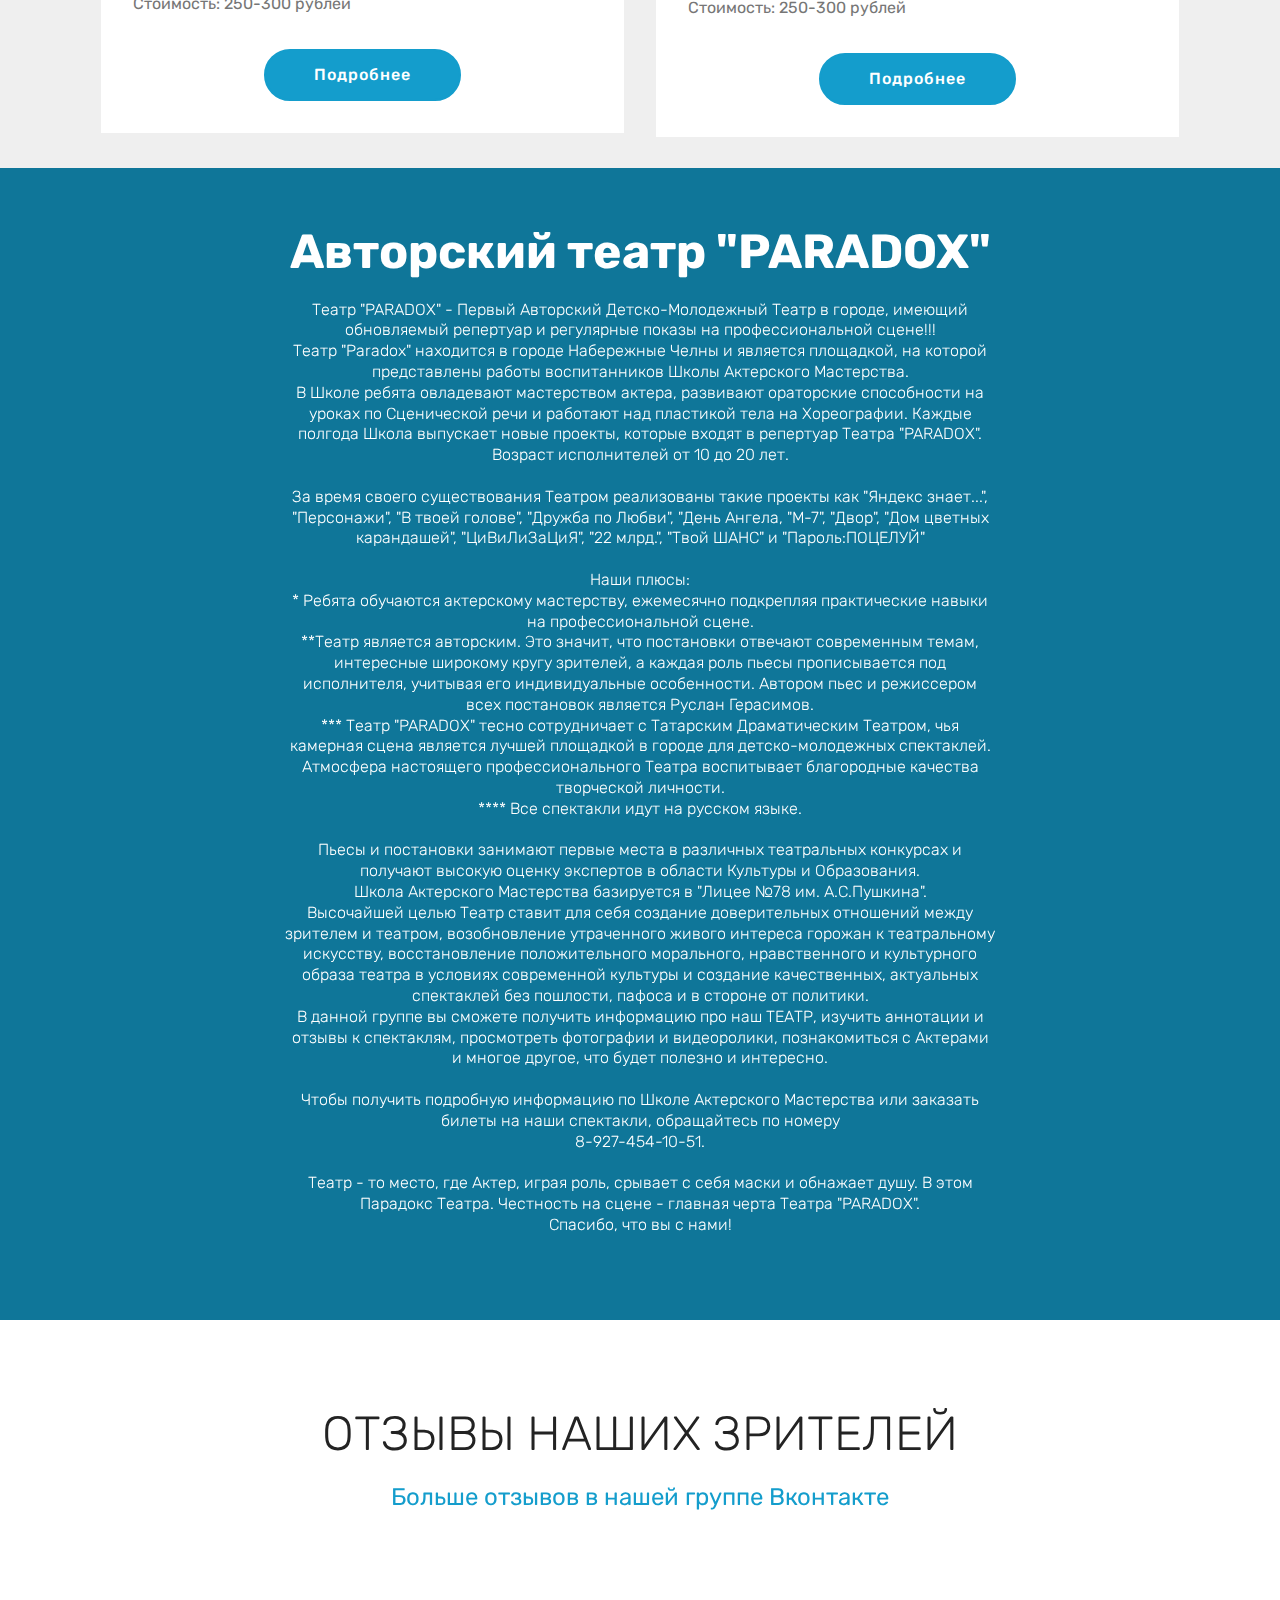
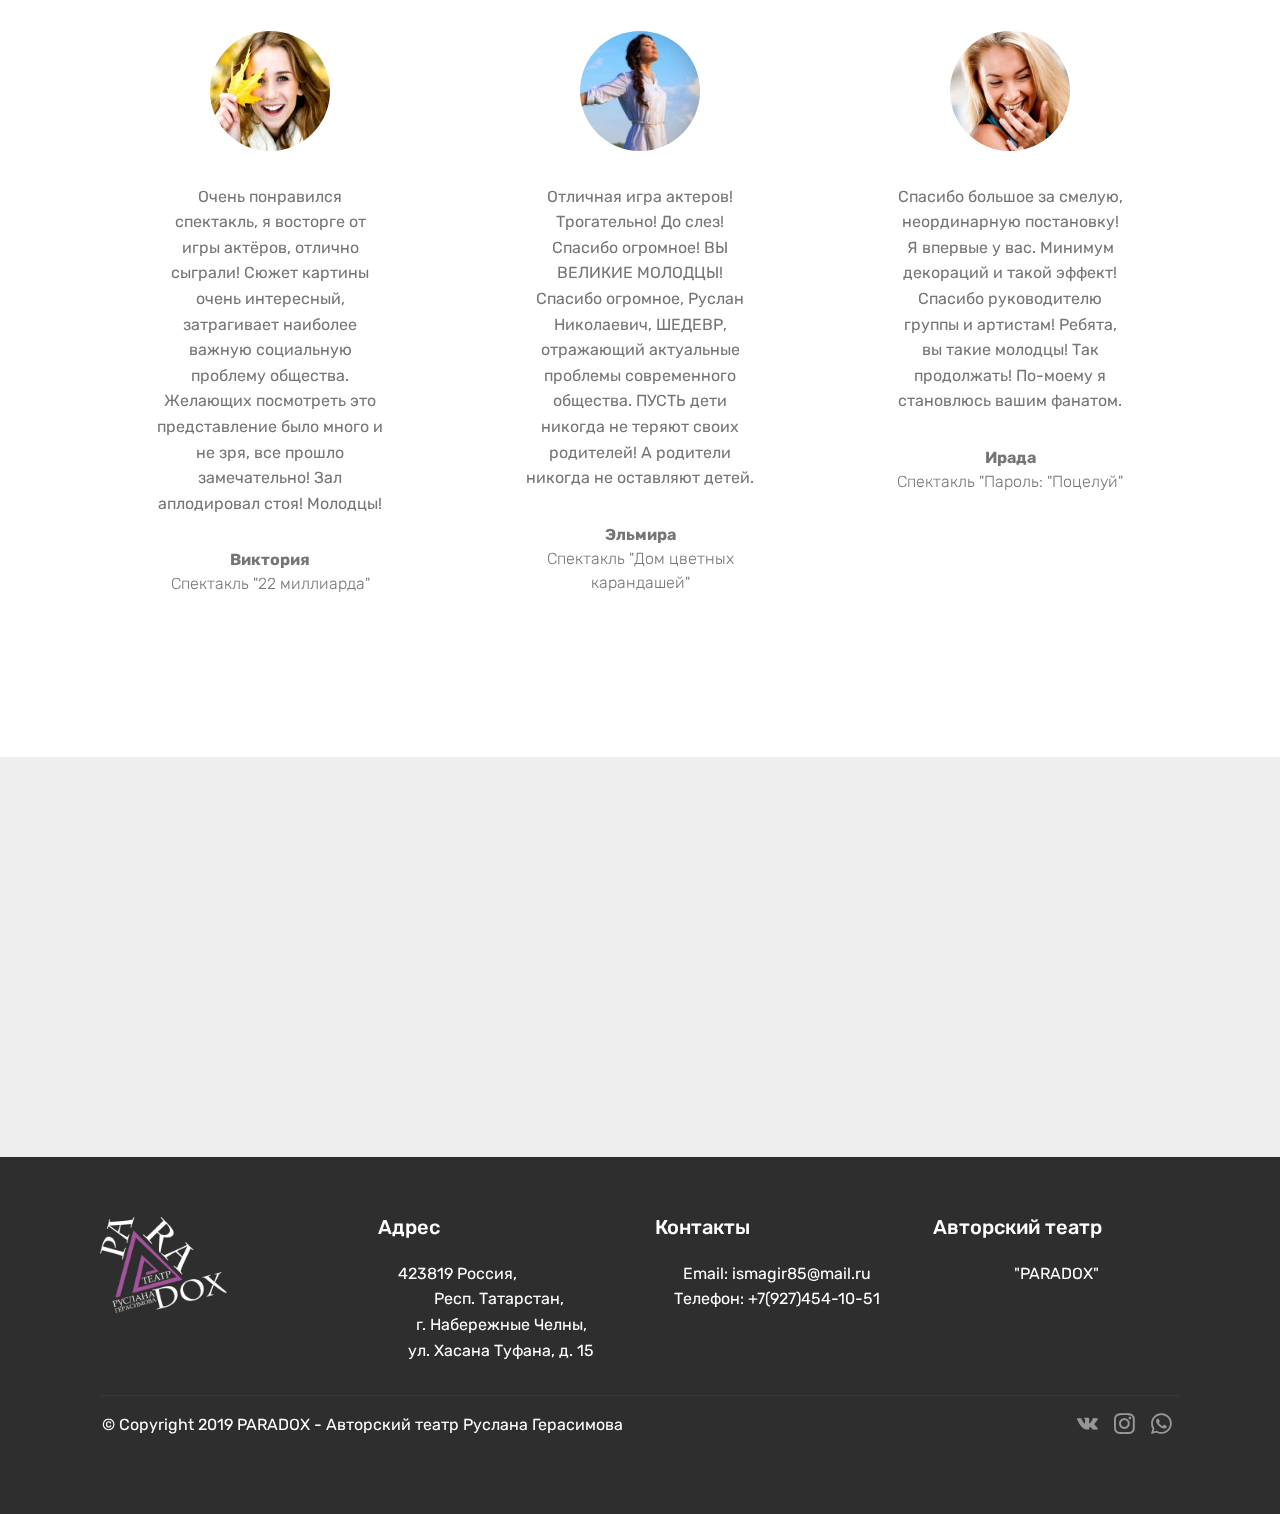
==== commit 6d8fe11c: "create github pages" ====
--- a/page1.html
+++ b/page1.html
@@ -1,24 +1,24 @@
 <!DOCTYPE html>
 <html  >
 <head>
-  <!-- Site made with Mobirise Website Builder v4.10.8, https://mobirise.com -->
+  <!-- Site made with Mobirise Website Builder v4.11.6, https://mobirise.com -->
   <meta charset="UTF-8">
   <meta http-equiv="X-UA-Compatible" content="IE=edge">
-  <meta name="generator" content="Mobirise v4.10.8, mobirise.com">
+  <meta name="generator" content="Mobirise v4.11.6, mobirise.com">
   <meta name="viewport" content="width=device-width, initial-scale=1, minimum-scale=1">
   <link rel="shortcut icon" href="assets/images/-140x117.jpg" type="image/x-icon">
   <meta name="description" content="">
   
   <title>Театр "PARADOX" По ту сторону ручья</title>
   <link rel="stylesheet" href="assets/web/assets/mobirise-icons/mobirise-icons.css">
-  <link rel="stylesheet" href="assets/tether/tether.min.css">
   <link rel="stylesheet" href="assets/bootstrap/css/bootstrap.min.css">
   <link rel="stylesheet" href="assets/bootstrap/css/bootstrap-grid.min.css">
   <link rel="stylesheet" href="assets/bootstrap/css/bootstrap-reboot.min.css">
+  <link rel="stylesheet" href="assets/socicon/css/styles.css">
   <link rel="stylesheet" href="assets/dropdown/css/style.css">
-  <link rel="stylesheet" href="assets/socicon/css/styles.css">
+  <link rel="stylesheet" href="assets/tether/tether.min.css">
   <link rel="stylesheet" href="assets/theme/css/style.css">
-  <link rel="stylesheet" href="assets/mobirise/css/mbr-additional.css" type="text/css">
+  <link rel="preload" as="style" href="assets/mobirise/css/mbr-additional.css"><link rel="stylesheet" href="assets/mobirise/css/mbr-additional.css" type="text/css">
   
   
   
@@ -54,7 +54,7 @@
     </nav>
 </section>
 
-<section class="engine"><a href="https://mobirise.info/j">website templates</a></section><section class="cid-rBzaCzFkTt" id="social-buttons2-j">
+<section class="engine"><a href="https://mobirise.info/k">develop your own website</a></section><section class="cid-rBzaCzFkTt" id="social-buttons2-j">
 
     
 
@@ -202,7 +202,7 @@
                 <div class="form-container">
                     <div class="media-container-column" data-form-type="formoid">
                         <!---Formbuilder Form--->
-                        <form action="https://mobirise.com/" method="POST" class="mbr-form form-with-styler" data-form-title="Mobirise Form"><input type="hidden" name="email" data-form-email="true" value="x7RaqhkJpKMMwXk50Fbr+Gh+EmEv+ZkueQqWHudzAhwk9qmuM2b0zfEG19VBmzcyJYHSlhLmaIdBdSsWzx0AkXidyVJWO3iFuYtPBYU30U1Ksti2PBVVXCONQ7vp1adk">
+                        <form action="https://mobirise.com/" method="POST" class="mbr-form form-with-styler" data-form-title="Mobirise Form"><input type="hidden" name="email" data-form-email="true" value="C6X1Q9Hv0CYQ1Xs6sRmWMg/Dt85od4Gpmev4VJBv1MUl+9AnGNQEGS33YX8qv5TXO2YNwIBeQjIjBjqzfOda8Lb7Ti21nL+YcsRy3MUxQzdR+mmwLpR8DcUhlJ690Qps">
                             <div class="row">
                                 <div hidden="hidden" data-form-alert="" class="alert alert-success col-12">Спасибо за заявку!</div>
                                 <div hidden="hidden" data-form-alert-danger="" class="alert alert-danger col-12">
@@ -563,7 +563,6 @@
 
   <script src="assets/web/assets/jquery/jquery.min.js"></script>
   <script src="assets/popper/popper.min.js"></script>
-  <script src="assets/tether/tether.min.js"></script>
   <script src="assets/bootstrap/js/bootstrap.min.js"></script>
   <script src="assets/smoothscroll/smooth-scroll.js"></script>
   <script src="assets/dropdown/js/nav-dropdown.js"></script>
@@ -572,6 +571,7 @@
   <script src="assets/sociallikes/social-likes.js"></script>
   <script src="assets/countdown/jquery.countdown.min.js"></script>
   <script src="assets/parallax/jarallax.min.js"></script>
+  <script src="assets/tether/tether.min.js"></script>
   <script src="assets/theme/js/script.js"></script>
   <script src="assets/formoid/formoid.min.js"></script>
   
--- a/assets/web/assets/mobirise-icons/mobirise-icons.css
+++ b/assets/web/assets/mobirise-icons/mobirise-icons.css
@@ -7,6 +7,7 @@
     url('mobirise-icons.svg?spat4u#MobiriseIcons') format('svg');
   font-weight: normal;
   font-style: normal;
+  font-display: swap;
 }
 
 [class^="mbri-"], [class*=" mbri-"] {
--- a/assets/socicon/css/styles.css
+++ b/assets/socicon/css/styles.css
@@ -9,7 +9,7 @@
     url("../fonts/socicon.svg#socicon") format("svg");
   font-weight: normal;
   font-style: normal;
-
+  font-display:swap;
 }
 
 [data-icon]:before {
--- a/assets/theme/css/style.css
+++ b/assets/theme/css/style.css
@@ -3,149 +3,176 @@
  * Copyright 2017 Mobirise
  */
 section {
-  background-color: #eeeeee;
-}
+  background-color: #eeeeee; }
+
+body {
+  font-style: normal;
+  line-height: 1.5; }
 
 section,
 .container,
 .container-fluid {
   position: relative;
-  word-wrap: break-word;
-}
+  word-wrap: break-word; }
 
 a.mbr-iconfont:hover {
-  text-decoration: none;
-}
-
-.article .lead p, .article .lead ul, .article .lead ol, .article .lead pre, .article .lead blockquote {
-  margin-bottom: 0;
-}
+  text-decoration: none; }
+
+.article .lead p,
+.article .lead ul,
+.article .lead ol,
+.article .lead pre,
+.article .lead blockquote {
+  margin-bottom: 0; }
+
+ul,
+ol,
+pre,
+blockquote {
+  margin-bottom: 2.3125rem; }
+
+pre {
+  background: #f4f4f4;
+  padding: 10px 24px;
+  white-space: pre-wrap; }
+
+.inactive {
+  -webkit-user-select: none;
+  -moz-user-select: none;
+  -ms-user-select: none;
+  user-select: none;
+  pointer-events: none;
+  -webkit-user-drag: none;
+  user-drag: none; }
+
+.mbr-section__comments .row {
+  justify-content: center;
+  -webkit-justify-content: center; }
 
 a {
   font-style: normal;
   font-weight: 400;
-  cursor: pointer;
-}
-
-a, a:hover {
-  text-decoration: none;
-}
+  cursor: pointer; }
+  a, a:hover {
+    text-decoration: none; }
 
 figure {
-  margin-bottom: 0;
-}
+  margin-bottom: 0; }
 
 body {
-  color: #232323;
-}
-
-h1, h2, h3, h4, h5, h6,
-.h1, .h2, .h3, .h4, .h5, .h6,
-.display-1, .display-2, .display-3, .display-4 {
+  color: #232323; }
+
+h1,
+h2,
+h3,
+h4,
+h5,
+h6,
+.h1,
+.h2,
+.h3,
+.h4,
+.h5,
+.h6,
+.display-1,
+.display-2,
+.display-3,
+.display-4 {
   line-height: 1;
   word-break: break-word;
-  word-wrap: break-word;
-}
-
-b, strong {
-  font-weight: bold;
-}
+  word-wrap: break-word; }
+
+.mbr-section-title {
+  font-style: normal;
+  line-height: 1.2; }
+
+.mbr-section-subtitle {
+  line-height: 1.3; }
+
+.mbr-text {
+  font-style: normal;
+  line-height: 1.6; }
+
+b,
+strong {
+  font-weight: bold; }
 
 blockquote {
   padding: 10px 0 10px 20px;
   position: relative;
   border-left: 2px solid;
-  border-color: #ff3366;
-}
+  border-color: #ff3366; }
 
 input:-webkit-autofill, input:-webkit-autofill:hover, input:-webkit-autofill:focus, input:-webkit-autofill:active {
   transition-delay: 9999s;
-  transition-property: background-color, color;
-}
-
-textarea[type="hidden"] {
-  display: none;
-}
+  transition-property: background-color, color; }
+
+textarea[type='hidden'] {
+  display: none; }
 
 body {
-  position: relative;
-}
+  position: relative; }
 
 section {
   background-position: 50% 50%;
   background-repeat: no-repeat;
-  background-size: cover;
-}
-
-section .mbr-background-video,
-section .mbr-background-video-preview {
-  position: absolute;
-  bottom: 0;
-  left: 0;
-  right: 0;
-  top: 0;
-}
+  background-size: cover; }
+  section .mbr-background-video,
+  section .mbr-background-video-preview {
+    position: absolute;
+    bottom: 0;
+    left: 0;
+    right: 0;
+    top: 0; }
 
 .hidden {
-  visibility: hidden;
-}
+  visibility: hidden; }
 
 .mbr-z-index20 {
-  z-index: 20;
-}
+  z-index: 20; }
 
 /*! Base colors */
 .mbr-white {
-  color: #ffffff;
-}
+  color: #ffffff; }
 
 .mbr-black {
-  color: #000000;
-}
+  color: #000000; }
 
 .mbr-bg-white {
-  background-color: #ffffff;
-}
+  background-color: #ffffff; }
 
 .mbr-bg-black {
-  background-color: #000000;
-}
+  background-color: #000000; }
 
 /*! Text-aligns */
 .align-left {
-  text-align: left;
-}
+  text-align: left; }
 
 .align-center {
-  text-align: center;
-}
+  text-align: center; }
 
 .align-right {
-  text-align: right;
-}
+  text-align: right; }
 
 @media (max-width: 767px) {
-  .align-left, .align-center, .align-right, .mbr-section-btn, .mbr-section-title {
-    text-align: center;
-  }
-}
-
+  .align-left,
+  .align-center,
+  .align-right,
+  .mbr-section-btn,
+  .mbr-section-title {
+    text-align: center; } }
 /*! Font-weight  */
 .mbr-light {
-  font-weight: 300;
-}
+  font-weight: 300; }
 
 .mbr-regular {
-  font-weight: 400;
-}
+  font-weight: 400; }
 
 .mbr-semibold {
-  font-weight: 500;
-}
+  font-weight: 500; }
 
 .mbr-bold {
-  font-weight: 700;
-}
+  font-weight: 700; }
 
 /*! Media  */
 .media-size-item {
@@ -153,13 +180,11 @@
   -moz-flex: 1 1 auto;
   -ms-flex: 1 1 auto;
   -o-flex: 1 1 auto;
-  flex: 1 1 auto;
-}
+  flex: 1 1 auto; }
 
 .media-content {
   -webkit-flex-basis: 100%;
-  flex-basis: 100%;
-}
+  flex-basis: 100%; }
 
 .media-container-row {
   display: -ms-flexbox;
@@ -179,12 +204,9 @@
   align-content: center;
   -webkit-align-items: start;
   -ms-flex-align: start;
-  align-items: start;
-}
-
-.media-container-row .media-size-item {
-  width: 400px;
-}
+  align-items: start; }
+  .media-container-row .media-size-item {
+    width: 400px; }
 
 .media-container-column {
   display: -ms-flexbox;
@@ -204,123 +226,145 @@
   align-content: center;
   -webkit-align-items: stretch;
   -ms-flex-align: stretch;
-  align-items: stretch;
-}
-
-.media-container-column > * {
-  width: 100%;
-}
+  align-items: stretch; }
+  .media-container-column > * {
+    width: 100%; }
 
 @media (min-width: 992px) {
   .media-container-row {
     -webkit-flex-wrap: nowrap;
     -ms-flex-wrap: nowrap;
-    flex-wrap: nowrap;
-  }
-}
-
+    flex-wrap: nowrap; } }
 figure {
-  overflow: hidden;
-}
+  overflow: hidden; }
 
 figure[mbr-media-size] {
-  transition: width 0.1s;
-}
-
-.mbr-figure img, .mbr-figure iframe {
+  transition: width 0.1s; }
+
+.mbr-figure img,
+.mbr-figure iframe {
   display: block;
-  width: 100%;
-}
+  width: 100%; }
 
 .card {
   background-color: transparent;
-  border: none;
-}
+  border: none; }
 
 .card-box {
-  width: 100%;
-}
+  width: 100%; }
 
 .card-img {
   text-align: center;
   flex-shrink: 0;
-  -webkit-flex-shrink: 0;
-}
+  -webkit-flex-shrink: 0; }
 
 .media {
   max-width: 100%;
-  margin: 0 auto;
-}
+  margin: 0 auto; }
 
 .mbr-figure {
   -ms-flex-item-align: center;
   -ms-grid-row-align: center;
   -webkit-align-self: center;
-  align-self: center;
-}
+  align-self: center; }
 
 .media-container > div {
-  max-width: 100%;
-}
-
-.mbr-figure img, .card-img img {
-  width: 100%;
-}
+  max-width: 100%; }
+
+.mbr-figure img,
+.card-img img {
+  width: 100%; }
 
 @media (max-width: 991px) {
   .media-size-item {
-    width: auto !important;
-  }
+    width: auto !important; }
+
   .media {
-    width: auto;
-  }
+    width: auto; }
+
   .mbr-figure {
-    width: 100% !important;
-  }
-}
-
+    width: 100% !important; } }
 /*! Buttons */
+.btn {
+  font-weight: 500;
+  border-width: 2px;
+  font-style: normal;
+  letter-spacing: 1px;
+  margin: .4rem .8rem;
+  white-space: normal;
+  -webkit-transition: all .3s ease-in-out;
+  -moz-transition: all .3s ease-in-out;
+  transition: all .3s ease-in-out;
+  display: inline-flex;
+  align-items: center;
+  justify-content: center;
+  word-break: break-word;
+  -webkit-align-items: center;
+  -webkit-justify-content: center;
+  display: -webkit-inline-flex; }
+
+.btn-sm {
+  font-weight: 500;
+  letter-spacing: 1px;
+  -webkit-transition: all .3s ease-in-out;
+  -moz-transition: all .3s ease-in-out;
+  transition: all .3s ease-in-out; }
+
+.btn-md {
+  font-weight: 500;
+  letter-spacing: 1px;
+  margin: .4rem .8rem !important;
+  -webkit-transition: all .3s ease-in-out;
+  -moz-transition: all .3s ease-in-out;
+  transition: all .3s ease-in-out; }
+
+.btn-lg {
+  font-weight: 500;
+  letter-spacing: 1px;
+  margin: .4rem .8rem !important;
+  -webkit-transition: all .3s ease-in-out;
+  -moz-transition: all .3s ease-in-out;
+  transition: all .3s ease-in-out; }
+
 .mbr-section-btn {
-  margin-left: -.25rem;
-  margin-right: -.25rem;
-  font-size: 0;
-}
+  margin-left: -0.25rem;
+  margin-right: -0.25rem;
+  font-size: 0; }
 
 nav .mbr-section-btn {
   margin-left: 0rem;
-  margin-right: 0rem;
-}
+  margin-right: 0rem; }
+
+.btn-form {
+  border-radius: 0; }
+  .btn-form:hover {
+    cursor: pointer; }
 
 /*! Btn icon margin */
-.btn .mbr-iconfont, .btn.btn-sm .mbr-iconfont {
+.btn .mbr-iconfont,
+.btn.btn-sm .mbr-iconfont {
   cursor: pointer;
-  margin-right: 0.5rem;
-}
-
-.btn.btn-md .mbr-iconfont, .btn.btn-md .mbr-iconfont {
-  margin-right: 0.8rem;
-}
+  margin-right: 0.5rem; }
+
+.btn.btn-md .mbr-iconfont,
+.btn.btn-md .mbr-iconfont {
+  margin-right: 0.8rem; }
 
 .mbr-regular {
-  font-weight: 400;
-}
+  font-weight: 400; }
 
 .mbr-semibold {
-  font-weight: 500;
-}
+  font-weight: 500; }
 
 .mbr-bold {
-  font-weight: 700;
-}
-
-[type="submit"] {
-  -webkit-appearance: none;
-}
+  font-weight: 700; }
+
+[type='submit'] {
+  -webkit-appearance: none; }
 
 /*! Full-screen */
 .mbr-fullscreen .mbr-overlay {
-  min-height: 100vh;
-}
+  min-height: 100vh; }
 
 .mbr-fullscreen {
   display: flex;
@@ -332,29 +376,103 @@
   -webkit-align-items: center;
   min-height: 100vh;
   padding-top: 3rem;
-  padding-bottom: 3rem;
-}
+  padding-bottom: 3rem; }
 
 /*! Map */
 .map {
   height: 25rem;
+  position: relative; }
+  .map iframe {
+    width: 100%;
+    height: 100%; }
+
+.mbr-overlay {
+  background-color: #000;
+  bottom: 0;
+  left: 0;
+  opacity: .5;
+  position: absolute;
+  right: 0;
+  top: 0;
+  z-index: 0;
+  pointer-events: none; }
+
+/* Form */
+blockquote {
+  font-style: italic;
+  padding: 10px 0 10px 20px;
+  font-size: 1.09rem;
   position: relative;
-}
-
-.map iframe {
-  width: 100%;
-  height: 100%;
-}
-
-/* Form */
+  border-width: 3px; }
+
+.form-control {
+  background-color: #f5f5f5;
+  box-shadow: none;
+  color: #565656;
+  line-height: 1.43;
+  min-height: 3.5em;
+  padding: 1.07em .5em; }
+  .form-control, .form-control:focus {
+    border: 1px solid #e8e8e8; }
+  .form-active .form-control:invalid {
+    border-color: red; }
+
+.form-control-label {
+  position: relative;
+  cursor: pointer;
+  margin-bottom: .357em;
+  padding: 0; }
+
+.alert {
+  color: #ffffff;
+  border-radius: 0;
+  border: 0;
+  font-size: .875rem;
+  line-height: 1.5;
+  margin-bottom: 1.875rem;
+  padding: 1.25rem;
+  position: relative; }
+  .alert.alert-form::after {
+    background-color: inherit;
+    bottom: -7px;
+    content: "";
+    display: block;
+    height: 14px;
+    left: 50%;
+    margin-left: -7px;
+    position: absolute;
+    transform: rotate(45deg);
+    width: 14px;
+    -webkit-transform: rotate(45deg); }
+
 .form-asterisk {
   font-family: initial;
   position: absolute;
   top: -2px;
-  font-weight: normal;
-}
+  font-weight: normal; }
 
 /*! Scroll to top arrow */
+#scrollToTop a i:before {
+  content: '';
+  position: absolute;
+  height: 40%;
+  top: 25%;
+  background: #fff;
+  width: 2px;
+  left: calc(50% - 1px); }
+#scrollToTop a i:after {
+  content: '';
+  position: absolute;
+  display: block;
+  border-top: 2px solid #fff;
+  border-right: 2px solid #fff;
+  width: 40%;
+  height: 40%;
+  left: 30%;
+  bottom: 30%;
+  transform: rotate(135deg);
+  -webkit-transform: rotate(135deg); }
+
 .mbr-arrow-up {
   bottom: 25px;
   right: 90px;
@@ -364,8 +482,7 @@
   color: #ffffff;
   font-size: 32px;
   transform: rotate(180deg);
-  -webkit-transform: rotate(180deg);
-}
+  -webkit-transform: rotate(180deg); }
 
 .mbr-arrow-up a {
   background: rgba(0, 0, 0, 0.2);
@@ -377,26 +494,20 @@
   outline-style: none !important;
   position: relative;
   text-decoration: none;
-  transition: all .3s ease-in-out;
+  transition: all 0.3s ease-in-out;
   cursor: pointer;
-  text-align: center;
-}
-
-.mbr-arrow-up a:hover {
-  background-color: rgba(0, 0, 0, 0.4);
-}
-
-.mbr-arrow-up a i {
-  line-height: 60px;
-}
+  text-align: center; }
+  .mbr-arrow-up a:hover {
+    background-color: rgba(0, 0, 0, 0.4); }
+  .mbr-arrow-up a i {
+    line-height: 60px; }
 
 .mbr-arrow-up-icon {
   display: block;
-  color: #fff;
-}
+  color: #fff; }
 
 .mbr-arrow-up-icon::before {
-  content: "\203a";
+  content: '\203a';
   display: inline-block;
   font-family: serif;
   font-size: 32px;
@@ -406,8 +517,7 @@
   top: 6px;
   left: -4px;
   -webkit-transform: rotate(-90deg);
-  transform: rotate(-90deg);
-}
+  transform: rotate(-90deg); }
 
 /*! Arrow Down */
 .mbr-arrow {
@@ -420,253 +530,535 @@
   background-color: rgba(80, 80, 80, 0.5);
   border-radius: 50%;
   -webkit-transform: translateX(-50%);
-  transform: translateX(-50%);
-}
-
-.mbr-arrow > a {
-  display: inline-block;
-  text-decoration: none;
-  outline-style: none;
-  -webkit-animation: arrowdown 1.7s ease-in-out infinite;
-  animation: arrowdown 1.7s ease-in-out infinite;
-}
-
-.mbr-arrow > a > i {
-  position: absolute;
-  top: -2px;
-  left: 15px;
-  font-size: 2rem;
-}
+  transform: translateX(-50%); }
+  .mbr-arrow > a {
+    display: inline-block;
+    text-decoration: none;
+    outline-style: none;
+    -webkit-animation: arrowdown 1.7s ease-in-out infinite;
+    animation: arrowdown 1.7s ease-in-out infinite; }
+    .mbr-arrow > a > i {
+      position: absolute;
+      top: -2px;
+      left: 15px;
+      font-size: 2rem; }
 
 @keyframes arrowdown {
   0% {
     transform: translateY(0px);
-    -webkit-transform: translateY(0px);
-  }
+    -webkit-transform: translateY(0px); }
   50% {
     transform: translateY(-5px);
-    -webkit-transform: translateY(-5px);
-  }
+    -webkit-transform: translateY(-5px); }
   100% {
     transform: translateY(0px);
-    -webkit-transform: translateY(0px);
-  }
-}
-
+    -webkit-transform: translateY(0px); } }
 @-webkit-keyframes arrowdown {
   0% {
     transform: translateY(0px);
-    -webkit-transform: translateY(0px);
-  }
+    -webkit-transform: translateY(0px); }
   50% {
     transform: translateY(-5px);
-    -webkit-transform: translateY(-5px);
-  }
+    -webkit-transform: translateY(-5px); }
   100% {
     transform: translateY(0px);
-    -webkit-transform: translateY(0px);
-  }
-}
-
+    -webkit-transform: translateY(0px); } }
 @media (max-width: 500px) {
   .mbr-arrow-up {
     left: 50%;
     right: auto;
     transform: translateX(-50%) rotate(180deg);
-    -webkit-transform: translateX(-50%) rotate(180deg);
-  }
-}
-
+    -webkit-transform: translateX(-50%) rotate(180deg); } }
 /*Gradients animation*/
 @keyframes gradient-animation {
   from {
     background-position: 0% 100%;
-    animation-timing-function: ease-in-out;
-  }
+    animation-timing-function: ease-in-out; }
   to {
     background-position: 100% 0%;
-    animation-timing-function: ease-in-out;
-  }
-}
-
+    animation-timing-function: ease-in-out; } }
 @-webkit-keyframes gradient-animation {
   from {
     background-position: 0% 100%;
-    animation-timing-function: ease-in-out;
-  }
+    animation-timing-function: ease-in-out; }
   to {
     background-position: 100% 0%;
-    animation-timing-function: ease-in-out;
-  }
-}
-
+    animation-timing-function: ease-in-out; } }
 .bg-gradient {
   background-size: 200% 200%;
   animation: gradient-animation 5s infinite alternate;
-  -webkit-animation: gradient-animation 5s infinite alternate;
-}
+  -webkit-animation: gradient-animation 5s infinite alternate; }
 
 .menu .navbar-brand {
-  display: -webkit-flex;
-}
-
-.menu .navbar-brand span {
-  display: flex;
-  display: -webkit-flex;
-}
-
-.menu .navbar-brand .navbar-caption-wrap {
-  display: -webkit-flex;
-}
-
-.menu .navbar-brand .navbar-logo img {
-  display: -webkit-flex;
-}
-
+  display: -webkit-flex; }
+  .menu .navbar-brand span {
+    display: flex;
+    display: -webkit-flex; }
+  .menu .navbar-brand .navbar-caption-wrap {
+    display: -webkit-flex; }
+  .menu .navbar-brand .navbar-logo img {
+    display: -webkit-flex; }
 @media (min-width: 768px) and (max-width: 1023px) {
   .menu .navbar-toggleable-sm .navbar-nav {
     display: -webkit-box;
     display: -webkit-flex;
-    display: -ms-flexbox;
-  }
-}
-
+    display: -ms-flexbox; } }
 @media (max-width: 1023px) {
   .menu .navbar-collapse {
-    max-height: 93.5vh;
-  }
-  .menu .navbar-collapse.show {
-    overflow: auto;
-  }
-}
-
+    max-height: 93.5vh; }
+    .menu .navbar-collapse.show {
+      overflow: auto; } }
 @media (min-width: 1024px) {
   .menu .navbar-nav.nav-dropdown {
-    display: -webkit-flex;
-  }
+    display: -webkit-flex; }
   .menu .navbar-toggleable-sm .navbar-collapse {
-    display: -webkit-flex !important;
-  }
+    display: -webkit-flex !important; }
   .menu .collapsed .navbar-collapse {
-    max-height: 93.5vh;
-  }
-  .menu .collapsed .navbar-collapse.show {
-    overflow: auto;
-  }
-}
-
+    max-height: 93.5vh; }
+    .menu .collapsed .navbar-collapse.show {
+      overflow: auto; } }
 @media (max-width: 767px) {
   .menu .navbar-collapse {
-    max-height: 80vh;
-  }
-}
-
+    max-height: 80vh; } }
+
+/* Others*/
+.note-check a[data-value=Rubik] {
+  font-style: normal; }
+
+.mbr-arrow a {
+  color: #ffffff; }
+
+@media (max-width: 767px) {
+  .mbr-arrow {
+    display: none; } }
 .navbar {
   display: -webkit-flex;
   -webkit-flex-wrap: wrap;
   -webkit-align-items: center;
-  -webkit-justify-content: space-between;
-}
+  -webkit-justify-content: space-between; }
 
 .navbar-collapse {
   -webkit-flex-basis: 100%;
   -webkit-flex-grow: 1;
-  -webkit-align-items: center;
-}
+  -webkit-align-items: center; }
 
 .nav-dropdown .link {
-  padding: .667em 1.667em !important;
-  margin: 0 !important;
-}
+  padding: 0.667em 1.667em !important;
+  margin: 0 !important; }
 
 .nav {
   display: -webkit-flex;
-  -webkit-flex-wrap: wrap;
-}
+  -webkit-flex-wrap: wrap; }
 
 .row {
   display: -webkit-flex;
-  -webkit-flex-wrap: wrap;
-}
+  -webkit-flex-wrap: wrap; }
 
 .justify-content-center {
-  -webkit-justify-content: center;
-}
+  -webkit-justify-content: center; }
 
 .form-inline {
   display: -webkit-flex;
   -webkit-flex-flow: row wrap;
-  -webkit-align-items: center;
-}
+  -webkit-align-items: center; }
 
 .card-wrapper {
-  -webkit-flex: 1;
-}
+  -webkit-flex: 1; }
 
 .carousel-control {
   z-index: 10;
   display: -webkit-flex;
   -webkit-align-items: center;
-  -webkit-justify-content: center;
-}
+  -webkit-justify-content: center; }
 
 .carousel-controls {
-  display: -webkit-flex;
-}
+  display: -webkit-flex; }
 
 .media {
-  display: -webkit-flex;
-}
+  display: -webkit-flex; }
 
 .form-group:focus {
-  outline: none;
-}
+  outline: none; }
 
 .jq-selectbox__select {
-  padding: 1.07em .5em;
+  padding: 1.07em 0.5em;
   position: absolute;
   top: 0;
   left: 0;
-  width: 100%;
-}
+  width: 100%; }
 
 .jq-selectbox__dropdown {
   position: absolute;
   top: 100% !important;
   left: 0 !important;
-  width: 100% !important;
-}
+  width: 100% !important; }
 
 .jq-selectbox__trigger-arrow {
-  transform: translateY(-50%);
-}
+  transform: translateY(-50%); }
 
 .jq-selectbox li {
-  padding: 1.07em .5em;
-}
-
-input[type="range"] {
+  padding: 1.07em 0.5em; }
+
+input[type='range'] {
   padding-left: 0 !important;
-  padding-right: 0 !important;
-}
-
-.modal-dialog, .modal-content {
-  height: 100%;
-}
+  padding-right: 0 !important; }
+
+.modal-dialog,
+.modal-content {
+  height: 100%; }
 
 .modal-dialog .carousel-inner {
-  height: 100%;
-  height: -webkit-fill-available;
-  height: fill-available;
-}
+  height: calc(100vh - 1.75rem); }
+  @media (max-width: 575px) {
+    .modal-dialog .carousel-inner {
+      height: calc(100vh - 1rem); } }
 
 .carousel-item {
-  text-align: center;
-}
+  text-align: center; }
 
 .carousel-item img {
-  margin: auto;
-}
+  margin: auto; }
+
+.navbar-toggler {
+  -webkit-align-self: flex-start;
+  -ms-flex-item-align: start;
+  align-self: flex-start;
+  padding: 0.25rem 0.75rem;
+  font-size: 1.25rem;
+  line-height: 1;
+  background: transparent;
+  border: 1px solid transparent;
+  -webkit-border-radius: 0.25rem;
+  border-radius: 0.25rem; }
+
+.navbar-toggler:focus,
+.navbar-toggler:hover {
+  text-decoration: none; }
+
+.navbar-toggler-icon {
+  display: inline-block;
+  width: 1.5em;
+  height: 1.5em;
+  vertical-align: middle;
+  content: '';
+  background: no-repeat center center;
+  -webkit-background-size: 100% 100%;
+  -o-background-size: 100% 100%;
+  background-size: 100% 100%; }
+
+.navbar-toggler-left {
+  position: absolute;
+  left: 1rem; }
+
+.navbar-toggler-right {
+  position: absolute;
+  right: 1rem; }
+
+@media (max-width: 575px) {
+  .navbar-toggleable .navbar-nav .dropdown-menu {
+    position: static;
+    float: none; }
+
+  .navbar-toggleable > .container {
+    padding-right: 0;
+    padding-left: 0; } }
+@media (min-width: 576px) {
+  .navbar-toggleable {
+    -webkit-box-orient: horizontal;
+    -webkit-box-direction: normal;
+    -webkit-flex-direction: row;
+    -ms-flex-direction: row;
+    flex-direction: row;
+    -webkit-flex-wrap: nowrap;
+    -ms-flex-wrap: nowrap;
+    flex-wrap: nowrap;
+    -webkit-box-align: center;
+    -webkit-align-items: center;
+    -ms-flex-align: center;
+    align-items: center; }
+
+  .navbar-toggleable .navbar-nav {
+    -webkit-box-orient: horizontal;
+    -webkit-box-direction: normal;
+    -webkit-flex-direction: row;
+    -ms-flex-direction: row;
+    flex-direction: row; }
+
+  .navbar-toggleable .navbar-nav .nav-link {
+    padding-right: 0.5rem;
+    padding-left: 0.5rem; }
+
+  .navbar-toggleable > .container {
+    display: -webkit-box;
+    display: -webkit-flex;
+    display: -ms-flexbox;
+    display: flex;
+    -webkit-flex-wrap: nowrap;
+    -ms-flex-wrap: nowrap;
+    flex-wrap: nowrap;
+    -webkit-box-align: center;
+    -webkit-align-items: center;
+    -ms-flex-align: center;
+    align-items: center; }
+
+  .navbar-toggleable .navbar-collapse {
+    display: -webkit-box !important;
+    display: -webkit-flex !important;
+    display: -ms-flexbox !important;
+    display: flex !important;
+    width: 100%; }
+
+  .navbar-toggleable .navbar-toggler {
+    display: none; } }
+@media (max-width: 767px) {
+  .navbar-toggleable-sm .navbar-nav .dropdown-menu {
+    position: static;
+    float: none; }
+
+  .navbar-toggleable-sm > .container {
+    padding-right: 0;
+    padding-left: 0; } }
+@media (min-width: 768px) {
+  .navbar-toggleable-sm {
+    -webkit-box-orient: horizontal;
+    -webkit-box-direction: normal;
+    -webkit-flex-direction: row;
+    -ms-flex-direction: row;
+    flex-direction: row;
+    -webkit-flex-wrap: nowrap;
+    -ms-flex-wrap: nowrap;
+    flex-wrap: nowrap;
+    -webkit-box-align: center;
+    -webkit-align-items: center;
+    -ms-flex-align: center;
+    align-items: center; }
+
+  .navbar-toggleable-sm .navbar-nav {
+    -webkit-box-orient: horizontal;
+    -webkit-box-direction: normal;
+    -webkit-flex-direction: row;
+    -ms-flex-direction: row;
+    flex-direction: row; }
+
+  .navbar-toggleable-sm .navbar-nav .nav-link {
+    padding-right: 0.5rem;
+    padding-left: 0.5rem; }
+
+  .navbar-toggleable-sm > .container {
+    display: -webkit-box;
+    display: -webkit-flex;
+    display: -ms-flexbox;
+    display: flex;
+    -webkit-flex-wrap: nowrap;
+    -ms-flex-wrap: nowrap;
+    flex-wrap: nowrap;
+    -webkit-box-align: center;
+    -webkit-align-items: center;
+    -ms-flex-align: center;
+    align-items: center; }
+
+  .navbar-toggleable-sm .navbar-collapse {
+    display: none;
+    width: 100%; }
+
+  .navbar-toggleable-sm .navbar-toggler {
+    display: none; } }
+@media (max-width: 1023px) {
+  .navbar-toggleable-md .navbar-nav .dropdown-menu {
+    position: static;
+    float: none; }
+
+  .navbar-toggleable-md > .container {
+    padding-right: 0;
+    padding-left: 0; } }
+@media (min-width: 1024px) {
+  .navbar-toggleable-md {
+    -webkit-box-orient: horizontal;
+    -webkit-box-direction: normal;
+    -webkit-flex-direction: row;
+    -ms-flex-direction: row;
+    flex-direction: row;
+    -webkit-flex-wrap: nowrap;
+    -ms-flex-wrap: nowrap;
+    flex-wrap: nowrap;
+    -webkit-box-align: center;
+    -webkit-align-items: center;
+    -ms-flex-align: center;
+    align-items: center; }
+
+  .navbar-toggleable-md .navbar-nav {
+    -webkit-box-orient: horizontal;
+    -webkit-box-direction: normal;
+    -webkit-flex-direction: row;
+    -ms-flex-direction: row;
+    flex-direction: row; }
+
+  .navbar-toggleable-md .navbar-nav .nav-link {
+    padding-right: 0.5rem;
+    padding-left: 0.5rem; }
+
+  .navbar-toggleable-md > .container {
+    display: -webkit-box;
+    display: -webkit-flex;
+    display: -ms-flexbox;
+    display: flex;
+    -webkit-flex-wrap: nowrap;
+    -ms-flex-wrap: nowrap;
+    flex-wrap: nowrap;
+    -webkit-box-align: center;
+    -webkit-align-items: center;
+    -ms-flex-align: center;
+    align-items: center; }
+
+  .navbar-toggleable-md .navbar-collapse {
+    display: -webkit-box !important;
+    display: -webkit-flex !important;
+    display: -ms-flexbox !important;
+    display: flex !important;
+    width: 100%; }
+
+  .navbar-toggleable-md .navbar-toggler {
+    display: none; } }
+@media (max-width: 1199px) {
+  .navbar-toggleable-lg .navbar-nav .dropdown-menu {
+    position: static;
+    float: none; }
+
+  .navbar-toggleable-lg > .container {
+    padding-right: 0;
+    padding-left: 0; } }
+@media (min-width: 1200px) {
+  .navbar-toggleable-lg {
+    -webkit-box-orient: horizontal;
+    -webkit-box-direction: normal;
+    -webkit-flex-direction: row;
+    -ms-flex-direction: row;
+    flex-direction: row;
+    -webkit-flex-wrap: nowrap;
+    -ms-flex-wrap: nowrap;
+    flex-wrap: nowrap;
+    -webkit-box-align: center;
+    -webkit-align-items: center;
+    -ms-flex-align: center;
+    align-items: center; }
+
+  .navbar-toggleable-lg .navbar-nav {
+    -webkit-box-orient: horizontal;
+    -webkit-box-direction: normal;
+    -webkit-flex-direction: row;
+    -ms-flex-direction: row;
+    flex-direction: row; }
+
+  .navbar-toggleable-lg .navbar-nav .nav-link {
+    padding-right: 0.5rem;
+    padding-left: 0.5rem; }
+
+  .navbar-toggleable-lg > .container {
+    display: -webkit-box;
+    display: -webkit-flex;
+    display: -ms-flexbox;
+    display: flex;
+    -webkit-flex-wrap: nowrap;
+    -ms-flex-wrap: nowrap;
+    flex-wrap: nowrap;
+    -webkit-box-align: center;
+    -webkit-align-items: center;
+    -ms-flex-align: center;
+    align-items: center; }
+
+  .navbar-toggleable-lg .navbar-collapse {
+    display: -webkit-box !important;
+    display: -webkit-flex !important;
+    display: -ms-flexbox !important;
+    display: flex !important;
+    width: 100%; }
+
+  .navbar-toggleable-lg .navbar-toggler {
+    display: none; } }
+.navbar-toggleable-xl {
+  -webkit-box-orient: horizontal;
+  -webkit-box-direction: normal;
+  -webkit-flex-direction: row;
+  -ms-flex-direction: row;
+  flex-direction: row;
+  -webkit-flex-wrap: nowrap;
+  -ms-flex-wrap: nowrap;
+  flex-wrap: nowrap;
+  -webkit-box-align: center;
+  -webkit-align-items: center;
+  -ms-flex-align: center;
+  align-items: center; }
+
+.navbar-toggleable-xl .navbar-nav .dropdown-menu {
+  position: static;
+  float: none; }
+
+.navbar-toggleable-xl > .container {
+  padding-right: 0;
+  padding-left: 0; }
+
+.navbar-toggleable-xl .navbar-nav {
+  -webkit-box-orient: horizontal;
+  -webkit-box-direction: normal;
+  -webkit-flex-direction: row;
+  -ms-flex-direction: row;
+  flex-direction: row; }
+
+.navbar-toggleable-xl .navbar-nav .nav-link {
+  padding-right: 0.5rem;
+  padding-left: 0.5rem; }
+
+.navbar-toggleable-xl > .container {
+  display: -webkit-box;
+  display: -webkit-flex;
+  display: -ms-flexbox;
+  display: flex;
+  -webkit-flex-wrap: nowrap;
+  -ms-flex-wrap: nowrap;
+  flex-wrap: nowrap;
+  -webkit-box-align: center;
+  -webkit-align-items: center;
+  -ms-flex-align: center;
+  align-items: center; }
+
+.navbar-toggleable-xl .navbar-collapse {
+  display: -webkit-box !important;
+  display: -webkit-flex !important;
+  display: -ms-flexbox !important;
+  display: flex !important;
+  width: 100%; }
+
+.navbar-toggleable-xl .navbar-toggler {
+  display: none; }
+
+.card-img {
+  width: auto; }
+
+.menu .navbar.collapsed:not(.beta-menu) {
+  flex-direction: column;
+  -webkit-flex-direction: column; }
+
+.carousel-item.active,
+.carousel-item-next,
+.carousel-item-prev {
+  display: -webkit-box;
+  display: -webkit-flex;
+  display: -ms-flexbox;
+  display: flex; }
+
+.note-air-layout .dropup .dropdown-menu,
+.note-air-layout .navbar-fixed-bottom .dropdown .dropdown-menu {
+  bottom: initial !important; }
+
+html,
+body {
+  height: auto;
+  min-height: 100vh; }
+
+.dropup .dropdown-toggle::after {
+  display: none; }
+
+/*# sourceMappingURL=style.css.map */
 .engine {
 	position: absolute;
 	text-indent: -2400px;
--- a/assets/mobirise/css/mbr-additional.css
+++ b/assets/mobirise/css/mbr-additional.css
@@ -1,27 +1,16 @@
-@import url(https://fonts.googleapis.com/css?family=Rubik:300,300i,400,400i,500,500i,700,700i,900,900i);
+@import url(https://fonts.googleapis.com/css?family=Rubik:300,300i,400,400i,500,500i,700,700i,900,900i&display=swap);
 
 
 
 
 
 body {
-  font-style: normal;
-  line-height: 1.5;
-}
-.mbr-section-title {
-  font-style: normal;
-  line-height: 1.2;
-}
-.mbr-section-subtitle {
-  line-height: 1.3;
-}
-.mbr-text {
-  font-style: normal;
-  line-height: 1.6;
+  font-family: Rubik;
 }
 .display-1 {
   font-family: 'Rubik', sans-serif;
   font-size: 4.25rem;
+  font-display: swap;
 }
 .display-1 > .mbr-iconfont {
   font-size: 6.8rem;
@@ -29,6 +18,7 @@
 .display-2 {
   font-family: 'Rubik', sans-serif;
   font-size: 3rem;
+  font-display: swap;
 }
 .display-2 > .mbr-iconfont {
   font-size: 4.8rem;
@@ -36,6 +26,7 @@
 .display-4 {
   font-family: 'Rubik', sans-serif;
   font-size: 1rem;
+  font-display: swap;
 }
 .display-4 > .mbr-iconfont {
   font-size: 1.6rem;
@@ -43,6 +34,7 @@
 .display-5 {
   font-family: 'Rubik', sans-serif;
   font-size: 1.5rem;
+  font-display: swap;
 }
 .display-5 > .mbr-iconfont {
   font-size: 2.4rem;
@@ -50,6 +42,7 @@
 .display-7 {
   font-family: 'Rubik', sans-serif;
   font-size: 1rem;
+  font-display: swap;
 }
 .display-7 > .mbr-iconfont {
   font-size: 1.6rem;
@@ -83,51 +76,18 @@
 }
 /* Buttons */
 .btn {
-  font-weight: 500;
-  border-width: 2px;
-  font-style: normal;
-  letter-spacing: 1px;
-  margin: .4rem .8rem;
-  white-space: normal;
-  -webkit-transition: all 0.3s ease-in-out;
-  -moz-transition: all 0.3s ease-in-out;
-  transition: all 0.3s ease-in-out;
-  display: inline-flex;
-  align-items: center;
-  justify-content: center;
-  word-break: break-word;
-  -webkit-align-items: center;
-  -webkit-justify-content: center;
-  display: -webkit-inline-flex;
   padding: 1rem 3rem;
   border-radius: 3px;
 }
 .btn-sm {
-  font-weight: 500;
-  letter-spacing: 1px;
-  -webkit-transition: all 0.3s ease-in-out;
-  -moz-transition: all 0.3s ease-in-out;
-  transition: all 0.3s ease-in-out;
   padding: 0.6rem 1.5rem;
   border-radius: 3px;
 }
 .btn-md {
-  font-weight: 500;
-  letter-spacing: 1px;
-  margin: .4rem .8rem !important;
-  -webkit-transition: all 0.3s ease-in-out;
-  -moz-transition: all 0.3s ease-in-out;
-  transition: all 0.3s ease-in-out;
   padding: 1rem 3rem;
   border-radius: 3px;
 }
 .btn-lg {
-  font-weight: 500;
-  letter-spacing: 1px;
-  margin: .4rem .8rem !important;
-  -webkit-transition: all 0.3s ease-in-out;
-  -moz-transition: all 0.3s ease-in-out;
-  transition: all 0.3s ease-in-out;
   padding: 1.2rem 3.2rem;
   border-radius: 3px;
 }
@@ -557,12 +517,6 @@
 .nav-tabs .nav-link {
   border-radius: 100px !important;
 }
-.btn-form {
-  border-radius: 0;
-}
-.btn-form:hover {
-  cursor: pointer;
-}
 a,
 a:hover {
   color: #149dcc;
@@ -591,131 +545,16 @@
 .scrollToTop_wraper {
   display: none;
 }
-#scrollToTop a i:before {
-  content: '';
-  position: absolute;
-  height: 40%;
-  top: 25%;
-  background: #fff;
-  width: 2px;
-  left: calc(50% - 1px);
-}
-#scrollToTop a i:after {
-  content: '';
-  position: absolute;
-  display: block;
-  border-top: 2px solid #fff;
-  border-right: 2px solid #fff;
-  width: 40%;
-  height: 40%;
-  left: 30%;
-  bottom: 30%;
-  transform: rotate(135deg);
-  -webkit-transform: rotate(135deg);
-}
-/* Others*/
-.note-check a[data-value=Rubik] {
-  font-style: normal;
-}
-.mbr-arrow a {
-  color: #ffffff;
-}
-@media (max-width: 767px) {
-  .mbr-arrow {
-    display: none;
-  }
-}
-.form-control-label {
-  position: relative;
-  cursor: pointer;
-  margin-bottom: .357em;
-  padding: 0;
-}
-.alert {
-  color: #ffffff;
-  border-radius: 0;
-  border: 0;
-  font-size: .875rem;
-  line-height: 1.5;
-  margin-bottom: 1.875rem;
-  padding: 1.25rem;
-  position: relative;
-}
-.alert.alert-form::after {
-  background-color: inherit;
-  bottom: -7px;
-  content: "";
-  display: block;
-  height: 14px;
-  left: 50%;
-  margin-left: -7px;
-  position: absolute;
-  transform: rotate(45deg);
-  width: 14px;
-  -webkit-transform: rotate(45deg);
-}
 .form-control {
-  background-color: #f5f5f5;
-  box-shadow: none;
-  color: #565656;
   font-family: 'Rubik', sans-serif;
   font-size: 1rem;
-  line-height: 1.43;
-  min-height: 3.5em;
-  padding: 1.07em .5em;
+  font-display: swap;
 }
 .form-control > .mbr-iconfont {
   font-size: 1.6rem;
 }
-.form-control,
-.form-control:focus {
-  border: 1px solid #e8e8e8;
-}
-.form-active .form-control:invalid {
-  border-color: red;
-}
-.mbr-overlay {
-  background-color: #000;
-  bottom: 0;
-  left: 0;
-  opacity: .5;
-  position: absolute;
-  right: 0;
-  top: 0;
-  z-index: 0;
-  pointer-events: none;
-}
 blockquote {
-  font-style: italic;
-  padding: 10px 0 10px 20px;
-  font-size: 1.09rem;
-  position: relative;
   border-color: #149dcc;
-  border-width: 3px;
-}
-ul,
-ol,
-pre,
-blockquote {
-  margin-bottom: 2.3125rem;
-}
-pre {
-  background: #f4f4f4;
-  padding: 10px 24px;
-  white-space: pre-wrap;
-}
-.inactive {
-  -webkit-user-select: none;
-  -moz-user-select: none;
-  -ms-user-select: none;
-  user-select: none;
-  pointer-events: none;
-  -webkit-user-drag: none;
-  user-drag: none;
-}
-.mbr-section__comments .row {
-  justify-content: center;
-  -webkit-justify-content: center;
 }
 /* Forms */
 .mbr-form .btn {
@@ -767,33 +606,6 @@
   .btn .mbr-iconfont {
     font-size: 1rem !important;
   }
-}
-/* Social block */
-.btn-social {
-  font-size: 20px;
-  border-radius: 50%;
-  padding: 0;
-  width: 44px;
-  height: 44px;
-  line-height: 44px;
-  text-align: center;
-  position: relative;
-  border: 2px solid #c0a375;
-  border-color: #149dcc;
-  color: #232323;
-  cursor: pointer;
-}
-.btn-social i {
-  top: 0;
-  line-height: 44px;
-  width: 44px;
-}
-.btn-social:hover {
-  color: #fff;
-  background: #149dcc;
-}
-.btn-social + .btn {
-  margin-left: .1rem;
 }
 /* Footer */
 .mbr-footer-content li::before,
@@ -837,549 +649,9 @@
 .header14 .form-inline button {
   border-radius: 100px !important;
 }
-.offset-1 {
-  margin-left: 8.33333%;
-}
-.offset-2 {
-  margin-left: 16.66667%;
-}
-.offset-3 {
-  margin-left: 25%;
-}
-.offset-4 {
-  margin-left: 33.33333%;
-}
-.offset-5 {
-  margin-left: 41.66667%;
-}
-.offset-6 {
-  margin-left: 50%;
-}
-.offset-7 {
-  margin-left: 58.33333%;
-}
-.offset-8 {
-  margin-left: 66.66667%;
-}
-.offset-9 {
-  margin-left: 75%;
-}
-.offset-10 {
-  margin-left: 83.33333%;
-}
-.offset-11 {
-  margin-left: 91.66667%;
-}
-@media (min-width: 576px) {
-  .offset-sm-0 {
-    margin-left: 0%;
-  }
-  .offset-sm-1 {
-    margin-left: 8.33333%;
-  }
-  .offset-sm-2 {
-    margin-left: 16.66667%;
-  }
-  .offset-sm-3 {
-    margin-left: 25%;
-  }
-  .offset-sm-4 {
-    margin-left: 33.33333%;
-  }
-  .offset-sm-5 {
-    margin-left: 41.66667%;
-  }
-  .offset-sm-6 {
-    margin-left: 50%;
-  }
-  .offset-sm-7 {
-    margin-left: 58.33333%;
-  }
-  .offset-sm-8 {
-    margin-left: 66.66667%;
-  }
-  .offset-sm-9 {
-    margin-left: 75%;
-  }
-  .offset-sm-10 {
-    margin-left: 83.33333%;
-  }
-  .offset-sm-11 {
-    margin-left: 91.66667%;
-  }
-}
-@media (min-width: 768px) {
-  .offset-md-0 {
-    margin-left: 0%;
-  }
-  .offset-md-1 {
-    margin-left: 8.33333%;
-  }
-  .offset-md-2 {
-    margin-left: 16.66667%;
-  }
-  .offset-md-3 {
-    margin-left: 25%;
-  }
-  .offset-md-4 {
-    margin-left: 33.33333%;
-  }
-  .offset-md-5 {
-    margin-left: 41.66667%;
-  }
-  .offset-md-6 {
-    margin-left: 50%;
-  }
-  .offset-md-7 {
-    margin-left: 58.33333%;
-  }
-  .offset-md-8 {
-    margin-left: 66.66667%;
-  }
-  .offset-md-9 {
-    margin-left: 75%;
-  }
-  .offset-md-10 {
-    margin-left: 83.33333%;
-  }
-  .offset-md-11 {
-    margin-left: 91.66667%;
-  }
-}
-@media (min-width: 992px) {
-  .offset-lg-0 {
-    margin-left: 0%;
-  }
-  .offset-lg-1 {
-    margin-left: 8.33333%;
-  }
-  .offset-lg-2 {
-    margin-left: 16.66667%;
-  }
-  .offset-lg-3 {
-    margin-left: 25%;
-  }
-  .offset-lg-4 {
-    margin-left: 33.33333%;
-  }
-  .offset-lg-5 {
-    margin-left: 41.66667%;
-  }
-  .offset-lg-6 {
-    margin-left: 50%;
-  }
-  .offset-lg-7 {
-    margin-left: 58.33333%;
-  }
-  .offset-lg-8 {
-    margin-left: 66.66667%;
-  }
-  .offset-lg-9 {
-    margin-left: 75%;
-  }
-  .offset-lg-10 {
-    margin-left: 83.33333%;
-  }
-  .offset-lg-11 {
-    margin-left: 91.66667%;
-  }
-}
-@media (min-width: 1200px) {
-  .offset-xl-0 {
-    margin-left: 0%;
-  }
-  .offset-xl-1 {
-    margin-left: 8.33333%;
-  }
-  .offset-xl-2 {
-    margin-left: 16.66667%;
-  }
-  .offset-xl-3 {
-    margin-left: 25%;
-  }
-  .offset-xl-4 {
-    margin-left: 33.33333%;
-  }
-  .offset-xl-5 {
-    margin-left: 41.66667%;
-  }
-  .offset-xl-6 {
-    margin-left: 50%;
-  }
-  .offset-xl-7 {
-    margin-left: 58.33333%;
-  }
-  .offset-xl-8 {
-    margin-left: 66.66667%;
-  }
-  .offset-xl-9 {
-    margin-left: 75%;
-  }
-  .offset-xl-10 {
-    margin-left: 83.33333%;
-  }
-  .offset-xl-11 {
-    margin-left: 91.66667%;
-  }
-}
-.navbar-toggler {
-  -webkit-align-self: flex-start;
-  -ms-flex-item-align: start;
-  align-self: flex-start;
-  padding: 0.25rem 0.75rem;
-  font-size: 1.25rem;
-  line-height: 1;
-  background: transparent;
-  border: 1px solid transparent;
-  -webkit-border-radius: 0.25rem;
-  border-radius: 0.25rem;
-}
-.navbar-toggler:focus,
-.navbar-toggler:hover {
-  text-decoration: none;
-}
-.navbar-toggler-icon {
-  display: inline-block;
-  width: 1.5em;
-  height: 1.5em;
-  vertical-align: middle;
-  content: "";
-  background: no-repeat center center;
-  -webkit-background-size: 100% 100%;
-  -o-background-size: 100% 100%;
-  background-size: 100% 100%;
-}
-.navbar-toggler-left {
-  position: absolute;
-  left: 1rem;
-}
-.navbar-toggler-right {
-  position: absolute;
-  right: 1rem;
-}
-@media (max-width: 575px) {
-  .navbar-toggleable .navbar-nav .dropdown-menu {
-    position: static;
-    float: none;
-  }
-  .navbar-toggleable > .container {
-    padding-right: 0;
-    padding-left: 0;
-  }
-}
-@media (min-width: 576px) {
-  .navbar-toggleable {
-    -webkit-box-orient: horizontal;
-    -webkit-box-direction: normal;
-    -webkit-flex-direction: row;
-    -ms-flex-direction: row;
-    flex-direction: row;
-    -webkit-flex-wrap: nowrap;
-    -ms-flex-wrap: nowrap;
-    flex-wrap: nowrap;
-    -webkit-box-align: center;
-    -webkit-align-items: center;
-    -ms-flex-align: center;
-    align-items: center;
-  }
-  .navbar-toggleable .navbar-nav {
-    -webkit-box-orient: horizontal;
-    -webkit-box-direction: normal;
-    -webkit-flex-direction: row;
-    -ms-flex-direction: row;
-    flex-direction: row;
-  }
-  .navbar-toggleable .navbar-nav .nav-link {
-    padding-right: .5rem;
-    padding-left: .5rem;
-  }
-  .navbar-toggleable > .container {
-    display: -webkit-box;
-    display: -webkit-flex;
-    display: -ms-flexbox;
-    display: flex;
-    -webkit-flex-wrap: nowrap;
-    -ms-flex-wrap: nowrap;
-    flex-wrap: nowrap;
-    -webkit-box-align: center;
-    -webkit-align-items: center;
-    -ms-flex-align: center;
-    align-items: center;
-  }
-  .navbar-toggleable .navbar-collapse {
-    display: -webkit-box !important;
-    display: -webkit-flex !important;
-    display: -ms-flexbox !important;
-    display: flex !important;
-    width: 100%;
-  }
-  .navbar-toggleable .navbar-toggler {
-    display: none;
-  }
-}
-@media (max-width: 767px) {
-  .navbar-toggleable-sm .navbar-nav .dropdown-menu {
-    position: static;
-    float: none;
-  }
-  .navbar-toggleable-sm > .container {
-    padding-right: 0;
-    padding-left: 0;
-  }
-}
-@media (min-width: 768px) {
-  .navbar-toggleable-sm {
-    -webkit-box-orient: horizontal;
-    -webkit-box-direction: normal;
-    -webkit-flex-direction: row;
-    -ms-flex-direction: row;
-    flex-direction: row;
-    -webkit-flex-wrap: nowrap;
-    -ms-flex-wrap: nowrap;
-    flex-wrap: nowrap;
-    -webkit-box-align: center;
-    -webkit-align-items: center;
-    -ms-flex-align: center;
-    align-items: center;
-  }
-  .navbar-toggleable-sm .navbar-nav {
-    -webkit-box-orient: horizontal;
-    -webkit-box-direction: normal;
-    -webkit-flex-direction: row;
-    -ms-flex-direction: row;
-    flex-direction: row;
-  }
-  .navbar-toggleable-sm .navbar-nav .nav-link {
-    padding-right: .5rem;
-    padding-left: .5rem;
-  }
-  .navbar-toggleable-sm > .container {
-    display: -webkit-box;
-    display: -webkit-flex;
-    display: -ms-flexbox;
-    display: flex;
-    -webkit-flex-wrap: nowrap;
-    -ms-flex-wrap: nowrap;
-    flex-wrap: nowrap;
-    -webkit-box-align: center;
-    -webkit-align-items: center;
-    -ms-flex-align: center;
-    align-items: center;
-  }
-  .navbar-toggleable-sm .navbar-collapse {
-    display: none;
-    width: 100%;
-  }
-  .navbar-toggleable-sm .navbar-toggler {
-    display: none;
-  }
-}
-@media (max-width: 1023px) {
-  .navbar-toggleable-md .navbar-nav .dropdown-menu {
-    position: static;
-    float: none;
-  }
-  .navbar-toggleable-md > .container {
-    padding-right: 0;
-    padding-left: 0;
-  }
-}
-@media (min-width: 1024px) {
-  .navbar-toggleable-md {
-    -webkit-box-orient: horizontal;
-    -webkit-box-direction: normal;
-    -webkit-flex-direction: row;
-    -ms-flex-direction: row;
-    flex-direction: row;
-    -webkit-flex-wrap: nowrap;
-    -ms-flex-wrap: nowrap;
-    flex-wrap: nowrap;
-    -webkit-box-align: center;
-    -webkit-align-items: center;
-    -ms-flex-align: center;
-    align-items: center;
-  }
-  .navbar-toggleable-md .navbar-nav {
-    -webkit-box-orient: horizontal;
-    -webkit-box-direction: normal;
-    -webkit-flex-direction: row;
-    -ms-flex-direction: row;
-    flex-direction: row;
-  }
-  .navbar-toggleable-md .navbar-nav .nav-link {
-    padding-right: .5rem;
-    padding-left: .5rem;
-  }
-  .navbar-toggleable-md > .container {
-    display: -webkit-box;
-    display: -webkit-flex;
-    display: -ms-flexbox;
-    display: flex;
-    -webkit-flex-wrap: nowrap;
-    -ms-flex-wrap: nowrap;
-    flex-wrap: nowrap;
-    -webkit-box-align: center;
-    -webkit-align-items: center;
-    -ms-flex-align: center;
-    align-items: center;
-  }
-  .navbar-toggleable-md .navbar-collapse {
-    display: -webkit-box !important;
-    display: -webkit-flex !important;
-    display: -ms-flexbox !important;
-    display: flex !important;
-    width: 100%;
-  }
-  .navbar-toggleable-md .navbar-toggler {
-    display: none;
-  }
-}
-@media (max-width: 1199px) {
-  .navbar-toggleable-lg .navbar-nav .dropdown-menu {
-    position: static;
-    float: none;
-  }
-  .navbar-toggleable-lg > .container {
-    padding-right: 0;
-    padding-left: 0;
-  }
-}
-@media (min-width: 1200px) {
-  .navbar-toggleable-lg {
-    -webkit-box-orient: horizontal;
-    -webkit-box-direction: normal;
-    -webkit-flex-direction: row;
-    -ms-flex-direction: row;
-    flex-direction: row;
-    -webkit-flex-wrap: nowrap;
-    -ms-flex-wrap: nowrap;
-    flex-wrap: nowrap;
-    -webkit-box-align: center;
-    -webkit-align-items: center;
-    -ms-flex-align: center;
-    align-items: center;
-  }
-  .navbar-toggleable-lg .navbar-nav {
-    -webkit-box-orient: horizontal;
-    -webkit-box-direction: normal;
-    -webkit-flex-direction: row;
-    -ms-flex-direction: row;
-    flex-direction: row;
-  }
-  .navbar-toggleable-lg .navbar-nav .nav-link {
-    padding-right: .5rem;
-    padding-left: .5rem;
-  }
-  .navbar-toggleable-lg > .container {
-    display: -webkit-box;
-    display: -webkit-flex;
-    display: -ms-flexbox;
-    display: flex;
-    -webkit-flex-wrap: nowrap;
-    -ms-flex-wrap: nowrap;
-    flex-wrap: nowrap;
-    -webkit-box-align: center;
-    -webkit-align-items: center;
-    -ms-flex-align: center;
-    align-items: center;
-  }
-  .navbar-toggleable-lg .navbar-collapse {
-    display: -webkit-box !important;
-    display: -webkit-flex !important;
-    display: -ms-flexbox !important;
-    display: flex !important;
-    width: 100%;
-  }
-  .navbar-toggleable-lg .navbar-toggler {
-    display: none;
-  }
-}
-.navbar-toggleable-xl {
-  -webkit-box-orient: horizontal;
-  -webkit-box-direction: normal;
-  -webkit-flex-direction: row;
-  -ms-flex-direction: row;
-  flex-direction: row;
-  -webkit-flex-wrap: nowrap;
-  -ms-flex-wrap: nowrap;
-  flex-wrap: nowrap;
-  -webkit-box-align: center;
-  -webkit-align-items: center;
-  -ms-flex-align: center;
-  align-items: center;
-}
-.navbar-toggleable-xl .navbar-nav .dropdown-menu {
-  position: static;
-  float: none;
-}
-.navbar-toggleable-xl > .container {
-  padding-right: 0;
-  padding-left: 0;
-}
-.navbar-toggleable-xl .navbar-nav {
-  -webkit-box-orient: horizontal;
-  -webkit-box-direction: normal;
-  -webkit-flex-direction: row;
-  -ms-flex-direction: row;
-  flex-direction: row;
-}
-.navbar-toggleable-xl .navbar-nav .nav-link {
-  padding-right: .5rem;
-  padding-left: .5rem;
-}
-.navbar-toggleable-xl > .container {
-  display: -webkit-box;
-  display: -webkit-flex;
-  display: -ms-flexbox;
-  display: flex;
-  -webkit-flex-wrap: nowrap;
-  -ms-flex-wrap: nowrap;
-  flex-wrap: nowrap;
-  -webkit-box-align: center;
-  -webkit-align-items: center;
-  -ms-flex-align: center;
-  align-items: center;
-}
-.navbar-toggleable-xl .navbar-collapse {
-  display: -webkit-box !important;
-  display: -webkit-flex !important;
-  display: -ms-flexbox !important;
-  display: flex !important;
-  width: 100%;
-}
-.navbar-toggleable-xl .navbar-toggler {
-  display: none;
-}
-.card-img {
-  width: auto;
-}
-.menu .navbar.collapsed:not(.beta-menu) {
-  flex-direction: column;
-  -webkit-flex-direction: column;
-}
-.carousel-item.active,
-.carousel-item-next,
-.carousel-item-prev {
-  display: -webkit-box;
-  display: -webkit-flex;
-  display: -ms-flexbox;
-  display: flex;
-}
-.note-air-layout .dropup .dropdown-menu,
-.note-air-layout .navbar-fixed-bottom .dropdown .dropdown-menu {
-  bottom: initial !important;
-}
-html,
-body {
-  height: auto;
-  min-height: 100vh;
-}
-.dropup .dropdown-toggle::after {
-  display: none;
-}
 @media screen and (-ms-high-contrast: active), (-ms-high-contrast: none) {
   .card-wrapper {
-    flex: auto!important;
+    flex: auto !important;
   }
 }
 .jq-selectbox li:hover,
@@ -1405,13 +677,38 @@
 .xdsoft_datetimepicker .xdsoft_timepicker .xdsoft_time_box > div > div.xdsoft_current {
   color: #ffffff !important;
   background-color: #149dcc !important;
-  box-shadow: none!important;
+  box-shadow: none !important;
 }
 .xdsoft_datetimepicker .xdsoft_calendar td:hover,
 .xdsoft_datetimepicker .xdsoft_timepicker .xdsoft_time_box > div > div:hover {
   color: #ffffff !important;
   background: #ff3366 !important;
   box-shadow: none !important;
+}
+.lazy-bg {
+  background-image: none !important;
+}
+.lazy-placeholder:not(section),
+.lazy-none {
+  display: block;
+  position: relative;
+  padding-bottom: 56.25%;
+}
+iframe.lazy-placeholder,
+.lazy-placeholder:after {
+  content: '';
+  position: absolute;
+  width: 100px;
+  height: 100px;
+  background: transparent no-repeat center;
+  background-size: contain;
+  top: 50%;
+  left: 50%;
+  transform: translateX(-50%) translateY(-50%);
+  background-image: url("data:image/svg+xml;charset=UTF-8,%3csvg width='32' height='32' viewBox='0 0 64 64' xmlns='http://www.w3.org/2000/svg' stroke='%23149dcc' %3e%3cg fill='none' fill-rule='evenodd'%3e%3cg transform='translate(16 16)' stroke-width='2'%3e%3ccircle stroke-opacity='.5' cx='16' cy='16' r='16'/%3e%3cpath d='M32 16c0-9.94-8.06-16-16-16'%3e%3canimateTransform attributeName='transform' type='rotate' from='0 16 16' to='360 16 16' dur='1s' repeatCount='indefinite'/%3e%3c/path%3e%3c/g%3e%3c/g%3e%3c/svg%3e");
+}
+section.lazy-placeholder:after {
+  opacity: 0.3;
 }
 .cid-rBQKoS0nhC {
   padding-top: 90px;
--- a/assets/mobirise/css/mbr-additional.css
+++ b/assets/mobirise/css/mbr-additional.css
@@ -1,27 +1,16 @@
-@import url(https://fonts.googleapis.com/css?family=Rubik:300,300i,400,400i,500,500i,700,700i,900,900i);
+@import url(https://fonts.googleapis.com/css?family=Rubik:300,300i,400,400i,500,500i,700,700i,900,900i&display=swap);
 
 
 
 
 
 body {
-  font-style: normal;
-  line-height: 1.5;
-}
-.mbr-section-title {
-  font-style: normal;
-  line-height: 1.2;
-}
-.mbr-section-subtitle {
-  line-height: 1.3;
-}
-.mbr-text {
-  font-style: normal;
-  line-height: 1.6;
+  font-family: Rubik;
 }
 .display-1 {
   font-family: 'Rubik', sans-serif;
   font-size: 4.25rem;
+  font-display: swap;
 }
 .display-1 > .mbr-iconfont {
   font-size: 6.8rem;
@@ -29,6 +18,7 @@
 .display-2 {
   font-family: 'Rubik', sans-serif;
   font-size: 3rem;
+  font-display: swap;
 }
 .display-2 > .mbr-iconfont {
   font-size: 4.8rem;
@@ -36,6 +26,7 @@
 .display-4 {
   font-family: 'Rubik', sans-serif;
   font-size: 1rem;
+  font-display: swap;
 }
 .display-4 > .mbr-iconfont {
   font-size: 1.6rem;
@@ -43,6 +34,7 @@
 .display-5 {
   font-family: 'Rubik', sans-serif;
   font-size: 1.5rem;
+  font-display: swap;
 }
 .display-5 > .mbr-iconfont {
   font-size: 2.4rem;
@@ -50,6 +42,7 @@
 .display-7 {
   font-family: 'Rubik', sans-serif;
   font-size: 1rem;
+  font-display: swap;
 }
 .display-7 > .mbr-iconfont {
   font-size: 1.6rem;
@@ -83,51 +76,18 @@
 }
 /* Buttons */
 .btn {
-  font-weight: 500;
-  border-width: 2px;
-  font-style: normal;
-  letter-spacing: 1px;
-  margin: .4rem .8rem;
-  white-space: normal;
-  -webkit-transition: all 0.3s ease-in-out;
-  -moz-transition: all 0.3s ease-in-out;
-  transition: all 0.3s ease-in-out;
-  display: inline-flex;
-  align-items: center;
-  justify-content: center;
-  word-break: break-word;
-  -webkit-align-items: center;
-  -webkit-justify-content: center;
-  display: -webkit-inline-flex;
   padding: 1rem 3rem;
   border-radius: 3px;
 }
 .btn-sm {
-  font-weight: 500;
-  letter-spacing: 1px;
-  -webkit-transition: all 0.3s ease-in-out;
-  -moz-transition: all 0.3s ease-in-out;
-  transition: all 0.3s ease-in-out;
   padding: 0.6rem 1.5rem;
   border-radius: 3px;
 }
 .btn-md {
-  font-weight: 500;
-  letter-spacing: 1px;
-  margin: .4rem .8rem !important;
-  -webkit-transition: all 0.3s ease-in-out;
-  -moz-transition: all 0.3s ease-in-out;
-  transition: all 0.3s ease-in-out;
   padding: 1rem 3rem;
   border-radius: 3px;
 }
 .btn-lg {
-  font-weight: 500;
-  letter-spacing: 1px;
-  margin: .4rem .8rem !important;
-  -webkit-transition: all 0.3s ease-in-out;
-  -moz-transition: all 0.3s ease-in-out;
-  transition: all 0.3s ease-in-out;
   padding: 1.2rem 3.2rem;
   border-radius: 3px;
 }
@@ -557,12 +517,6 @@
 .nav-tabs .nav-link {
   border-radius: 100px !important;
 }
-.btn-form {
-  border-radius: 0;
-}
-.btn-form:hover {
-  cursor: pointer;
-}
 a,
 a:hover {
   color: #149dcc;
@@ -591,131 +545,16 @@
 .scrollToTop_wraper {
   display: none;
 }
-#scrollToTop a i:before {
-  content: '';
-  position: absolute;
-  height: 40%;
-  top: 25%;
-  background: #fff;
-  width: 2px;
-  left: calc(50% - 1px);
-}
-#scrollToTop a i:after {
-  content: '';
-  position: absolute;
-  display: block;
-  border-top: 2px solid #fff;
-  border-right: 2px solid #fff;
-  width: 40%;
-  height: 40%;
-  left: 30%;
-  bottom: 30%;
-  transform: rotate(135deg);
-  -webkit-transform: rotate(135deg);
-}
-/* Others*/
-.note-check a[data-value=Rubik] {
-  font-style: normal;
-}
-.mbr-arrow a {
-  color: #ffffff;
-}
-@media (max-width: 767px) {
-  .mbr-arrow {
-    display: none;
-  }
-}
-.form-control-label {
-  position: relative;
-  cursor: pointer;
-  margin-bottom: .357em;
-  padding: 0;
-}
-.alert {
-  color: #ffffff;
-  border-radius: 0;
-  border: 0;
-  font-size: .875rem;
-  line-height: 1.5;
-  margin-bottom: 1.875rem;
-  padding: 1.25rem;
-  position: relative;
-}
-.alert.alert-form::after {
-  background-color: inherit;
-  bottom: -7px;
-  content: "";
-  display: block;
-  height: 14px;
-  left: 50%;
-  margin-left: -7px;
-  position: absolute;
-  transform: rotate(45deg);
-  width: 14px;
-  -webkit-transform: rotate(45deg);
-}
 .form-control {
-  background-color: #f5f5f5;
-  box-shadow: none;
-  color: #565656;
   font-family: 'Rubik', sans-serif;
   font-size: 1rem;
-  line-height: 1.43;
-  min-height: 3.5em;
-  padding: 1.07em .5em;
+  font-display: swap;
 }
 .form-control > .mbr-iconfont {
   font-size: 1.6rem;
 }
-.form-control,
-.form-control:focus {
-  border: 1px solid #e8e8e8;
-}
-.form-active .form-control:invalid {
-  border-color: red;
-}
-.mbr-overlay {
-  background-color: #000;
-  bottom: 0;
-  left: 0;
-  opacity: .5;
-  position: absolute;
-  right: 0;
-  top: 0;
-  z-index: 0;
-  pointer-events: none;
-}
 blockquote {
-  font-style: italic;
-  padding: 10px 0 10px 20px;
-  font-size: 1.09rem;
-  position: relative;
   border-color: #149dcc;
-  border-width: 3px;
-}
-ul,
-ol,
-pre,
-blockquote {
-  margin-bottom: 2.3125rem;
-}
-pre {
-  background: #f4f4f4;
-  padding: 10px 24px;
-  white-space: pre-wrap;
-}
-.inactive {
-  -webkit-user-select: none;
-  -moz-user-select: none;
-  -ms-user-select: none;
-  user-select: none;
-  pointer-events: none;
-  -webkit-user-drag: none;
-  user-drag: none;
-}
-.mbr-section__comments .row {
-  justify-content: center;
-  -webkit-justify-content: center;
 }
 /* Forms */
 .mbr-form .btn {
@@ -767,33 +606,6 @@
   .btn .mbr-iconfont {
     font-size: 1rem !important;
   }
-}
-/* Social block */
-.btn-social {
-  font-size: 20px;
-  border-radius: 50%;
-  padding: 0;
-  width: 44px;
-  height: 44px;
-  line-height: 44px;
-  text-align: center;
-  position: relative;
-  border: 2px solid #c0a375;
-  border-color: #149dcc;
-  color: #232323;
-  cursor: pointer;
-}
-.btn-social i {
-  top: 0;
-  line-height: 44px;
-  width: 44px;
-}
-.btn-social:hover {
-  color: #fff;
-  background: #149dcc;
-}
-.btn-social + .btn {
-  margin-left: .1rem;
 }
 /* Footer */
 .mbr-footer-content li::before,
@@ -837,549 +649,9 @@
 .header14 .form-inline button {
   border-radius: 100px !important;
 }
-.offset-1 {
-  margin-left: 8.33333%;
-}
-.offset-2 {
-  margin-left: 16.66667%;
-}
-.offset-3 {
-  margin-left: 25%;
-}
-.offset-4 {
-  margin-left: 33.33333%;
-}
-.offset-5 {
-  margin-left: 41.66667%;
-}
-.offset-6 {
-  margin-left: 50%;
-}
-.offset-7 {
-  margin-left: 58.33333%;
-}
-.offset-8 {
-  margin-left: 66.66667%;
-}
-.offset-9 {
-  margin-left: 75%;
-}
-.offset-10 {
-  margin-left: 83.33333%;
-}
-.offset-11 {
-  margin-left: 91.66667%;
-}
-@media (min-width: 576px) {
-  .offset-sm-0 {
-    margin-left: 0%;
-  }
-  .offset-sm-1 {
-    margin-left: 8.33333%;
-  }
-  .offset-sm-2 {
-    margin-left: 16.66667%;
-  }
-  .offset-sm-3 {
-    margin-left: 25%;
-  }
-  .offset-sm-4 {
-    margin-left: 33.33333%;
-  }
-  .offset-sm-5 {
-    margin-left: 41.66667%;
-  }
-  .offset-sm-6 {
-    margin-left: 50%;
-  }
-  .offset-sm-7 {
-    margin-left: 58.33333%;
-  }
-  .offset-sm-8 {
-    margin-left: 66.66667%;
-  }
-  .offset-sm-9 {
-    margin-left: 75%;
-  }
-  .offset-sm-10 {
-    margin-left: 83.33333%;
-  }
-  .offset-sm-11 {
-    margin-left: 91.66667%;
-  }
-}
-@media (min-width: 768px) {
-  .offset-md-0 {
-    margin-left: 0%;
-  }
-  .offset-md-1 {
-    margin-left: 8.33333%;
-  }
-  .offset-md-2 {
-    margin-left: 16.66667%;
-  }
-  .offset-md-3 {
-    margin-left: 25%;
-  }
-  .offset-md-4 {
-    margin-left: 33.33333%;
-  }
-  .offset-md-5 {
-    margin-left: 41.66667%;
-  }
-  .offset-md-6 {
-    margin-left: 50%;
-  }
-  .offset-md-7 {
-    margin-left: 58.33333%;
-  }
-  .offset-md-8 {
-    margin-left: 66.66667%;
-  }
-  .offset-md-9 {
-    margin-left: 75%;
-  }
-  .offset-md-10 {
-    margin-left: 83.33333%;
-  }
-  .offset-md-11 {
-    margin-left: 91.66667%;
-  }
-}
-@media (min-width: 992px) {
-  .offset-lg-0 {
-    margin-left: 0%;
-  }
-  .offset-lg-1 {
-    margin-left: 8.33333%;
-  }
-  .offset-lg-2 {
-    margin-left: 16.66667%;
-  }
-  .offset-lg-3 {
-    margin-left: 25%;
-  }
-  .offset-lg-4 {
-    margin-left: 33.33333%;
-  }
-  .offset-lg-5 {
-    margin-left: 41.66667%;
-  }
-  .offset-lg-6 {
-    margin-left: 50%;
-  }
-  .offset-lg-7 {
-    margin-left: 58.33333%;
-  }
-  .offset-lg-8 {
-    margin-left: 66.66667%;
-  }
-  .offset-lg-9 {
-    margin-left: 75%;
-  }
-  .offset-lg-10 {
-    margin-left: 83.33333%;
-  }
-  .offset-lg-11 {
-    margin-left: 91.66667%;
-  }
-}
-@media (min-width: 1200px) {
-  .offset-xl-0 {
-    margin-left: 0%;
-  }
-  .offset-xl-1 {
-    margin-left: 8.33333%;
-  }
-  .offset-xl-2 {
-    margin-left: 16.66667%;
-  }
-  .offset-xl-3 {
-    margin-left: 25%;
-  }
-  .offset-xl-4 {
-    margin-left: 33.33333%;
-  }
-  .offset-xl-5 {
-    margin-left: 41.66667%;
-  }
-  .offset-xl-6 {
-    margin-left: 50%;
-  }
-  .offset-xl-7 {
-    margin-left: 58.33333%;
-  }
-  .offset-xl-8 {
-    margin-left: 66.66667%;
-  }
-  .offset-xl-9 {
-    margin-left: 75%;
-  }
-  .offset-xl-10 {
-    margin-left: 83.33333%;
-  }
-  .offset-xl-11 {
-    margin-left: 91.66667%;
-  }
-}
-.navbar-toggler {
-  -webkit-align-self: flex-start;
-  -ms-flex-item-align: start;
-  align-self: flex-start;
-  padding: 0.25rem 0.75rem;
-  font-size: 1.25rem;
-  line-height: 1;
-  background: transparent;
-  border: 1px solid transparent;
-  -webkit-border-radius: 0.25rem;
-  border-radius: 0.25rem;
-}
-.navbar-toggler:focus,
-.navbar-toggler:hover {
-  text-decoration: none;
-}
-.navbar-toggler-icon {
-  display: inline-block;
-  width: 1.5em;
-  height: 1.5em;
-  vertical-align: middle;
-  content: "";
-  background: no-repeat center center;
-  -webkit-background-size: 100% 100%;
-  -o-background-size: 100% 100%;
-  background-size: 100% 100%;
-}
-.navbar-toggler-left {
-  position: absolute;
-  left: 1rem;
-}
-.navbar-toggler-right {
-  position: absolute;
-  right: 1rem;
-}
-@media (max-width: 575px) {
-  .navbar-toggleable .navbar-nav .dropdown-menu {
-    position: static;
-    float: none;
-  }
-  .navbar-toggleable > .container {
-    padding-right: 0;
-    padding-left: 0;
-  }
-}
-@media (min-width: 576px) {
-  .navbar-toggleable {
-    -webkit-box-orient: horizontal;
-    -webkit-box-direction: normal;
-    -webkit-flex-direction: row;
-    -ms-flex-direction: row;
-    flex-direction: row;
-    -webkit-flex-wrap: nowrap;
-    -ms-flex-wrap: nowrap;
-    flex-wrap: nowrap;
-    -webkit-box-align: center;
-    -webkit-align-items: center;
-    -ms-flex-align: center;
-    align-items: center;
-  }
-  .navbar-toggleable .navbar-nav {
-    -webkit-box-orient: horizontal;
-    -webkit-box-direction: normal;
-    -webkit-flex-direction: row;
-    -ms-flex-direction: row;
-    flex-direction: row;
-  }
-  .navbar-toggleable .navbar-nav .nav-link {
-    padding-right: .5rem;
-    padding-left: .5rem;
-  }
-  .navbar-toggleable > .container {
-    display: -webkit-box;
-    display: -webkit-flex;
-    display: -ms-flexbox;
-    display: flex;
-    -webkit-flex-wrap: nowrap;
-    -ms-flex-wrap: nowrap;
-    flex-wrap: nowrap;
-    -webkit-box-align: center;
-    -webkit-align-items: center;
-    -ms-flex-align: center;
-    align-items: center;
-  }
-  .navbar-toggleable .navbar-collapse {
-    display: -webkit-box !important;
-    display: -webkit-flex !important;
-    display: -ms-flexbox !important;
-    display: flex !important;
-    width: 100%;
-  }
-  .navbar-toggleable .navbar-toggler {
-    display: none;
-  }
-}
-@media (max-width: 767px) {
-  .navbar-toggleable-sm .navbar-nav .dropdown-menu {
-    position: static;
-    float: none;
-  }
-  .navbar-toggleable-sm > .container {
-    padding-right: 0;
-    padding-left: 0;
-  }
-}
-@media (min-width: 768px) {
-  .navbar-toggleable-sm {
-    -webkit-box-orient: horizontal;
-    -webkit-box-direction: normal;
-    -webkit-flex-direction: row;
-    -ms-flex-direction: row;
-    flex-direction: row;
-    -webkit-flex-wrap: nowrap;
-    -ms-flex-wrap: nowrap;
-    flex-wrap: nowrap;
-    -webkit-box-align: center;
-    -webkit-align-items: center;
-    -ms-flex-align: center;
-    align-items: center;
-  }
-  .navbar-toggleable-sm .navbar-nav {
-    -webkit-box-orient: horizontal;
-    -webkit-box-direction: normal;
-    -webkit-flex-direction: row;
-    -ms-flex-direction: row;
-    flex-direction: row;
-  }
-  .navbar-toggleable-sm .navbar-nav .nav-link {
-    padding-right: .5rem;
-    padding-left: .5rem;
-  }
-  .navbar-toggleable-sm > .container {
-    display: -webkit-box;
-    display: -webkit-flex;
-    display: -ms-flexbox;
-    display: flex;
-    -webkit-flex-wrap: nowrap;
-    -ms-flex-wrap: nowrap;
-    flex-wrap: nowrap;
-    -webkit-box-align: center;
-    -webkit-align-items: center;
-    -ms-flex-align: center;
-    align-items: center;
-  }
-  .navbar-toggleable-sm .navbar-collapse {
-    display: none;
-    width: 100%;
-  }
-  .navbar-toggleable-sm .navbar-toggler {
-    display: none;
-  }
-}
-@media (max-width: 1023px) {
-  .navbar-toggleable-md .navbar-nav .dropdown-menu {
-    position: static;
-    float: none;
-  }
-  .navbar-toggleable-md > .container {
-    padding-right: 0;
-    padding-left: 0;
-  }
-}
-@media (min-width: 1024px) {
-  .navbar-toggleable-md {
-    -webkit-box-orient: horizontal;
-    -webkit-box-direction: normal;
-    -webkit-flex-direction: row;
-    -ms-flex-direction: row;
-    flex-direction: row;
-    -webkit-flex-wrap: nowrap;
-    -ms-flex-wrap: nowrap;
-    flex-wrap: nowrap;
-    -webkit-box-align: center;
-    -webkit-align-items: center;
-    -ms-flex-align: center;
-    align-items: center;
-  }
-  .navbar-toggleable-md .navbar-nav {
-    -webkit-box-orient: horizontal;
-    -webkit-box-direction: normal;
-    -webkit-flex-direction: row;
-    -ms-flex-direction: row;
-    flex-direction: row;
-  }
-  .navbar-toggleable-md .navbar-nav .nav-link {
-    padding-right: .5rem;
-    padding-left: .5rem;
-  }
-  .navbar-toggleable-md > .container {
-    display: -webkit-box;
-    display: -webkit-flex;
-    display: -ms-flexbox;
-    display: flex;
-    -webkit-flex-wrap: nowrap;
-    -ms-flex-wrap: nowrap;
-    flex-wrap: nowrap;
-    -webkit-box-align: center;
-    -webkit-align-items: center;
-    -ms-flex-align: center;
-    align-items: center;
-  }
-  .navbar-toggleable-md .navbar-collapse {
-    display: -webkit-box !important;
-    display: -webkit-flex !important;
-    display: -ms-flexbox !important;
-    display: flex !important;
-    width: 100%;
-  }
-  .navbar-toggleable-md .navbar-toggler {
-    display: none;
-  }
-}
-@media (max-width: 1199px) {
-  .navbar-toggleable-lg .navbar-nav .dropdown-menu {
-    position: static;
-    float: none;
-  }
-  .navbar-toggleable-lg > .container {
-    padding-right: 0;
-    padding-left: 0;
-  }
-}
-@media (min-width: 1200px) {
-  .navbar-toggleable-lg {
-    -webkit-box-orient: horizontal;
-    -webkit-box-direction: normal;
-    -webkit-flex-direction: row;
-    -ms-flex-direction: row;
-    flex-direction: row;
-    -webkit-flex-wrap: nowrap;
-    -ms-flex-wrap: nowrap;
-    flex-wrap: nowrap;
-    -webkit-box-align: center;
-    -webkit-align-items: center;
-    -ms-flex-align: center;
-    align-items: center;
-  }
-  .navbar-toggleable-lg .navbar-nav {
-    -webkit-box-orient: horizontal;
-    -webkit-box-direction: normal;
-    -webkit-flex-direction: row;
-    -ms-flex-direction: row;
-    flex-direction: row;
-  }
-  .navbar-toggleable-lg .navbar-nav .nav-link {
-    padding-right: .5rem;
-    padding-left: .5rem;
-  }
-  .navbar-toggleable-lg > .container {
-    display: -webkit-box;
-    display: -webkit-flex;
-    display: -ms-flexbox;
-    display: flex;
-    -webkit-flex-wrap: nowrap;
-    -ms-flex-wrap: nowrap;
-    flex-wrap: nowrap;
-    -webkit-box-align: center;
-    -webkit-align-items: center;
-    -ms-flex-align: center;
-    align-items: center;
-  }
-  .navbar-toggleable-lg .navbar-collapse {
-    display: -webkit-box !important;
-    display: -webkit-flex !important;
-    display: -ms-flexbox !important;
-    display: flex !important;
-    width: 100%;
-  }
-  .navbar-toggleable-lg .navbar-toggler {
-    display: none;
-  }
-}
-.navbar-toggleable-xl {
-  -webkit-box-orient: horizontal;
-  -webkit-box-direction: normal;
-  -webkit-flex-direction: row;
-  -ms-flex-direction: row;
-  flex-direction: row;
-  -webkit-flex-wrap: nowrap;
-  -ms-flex-wrap: nowrap;
-  flex-wrap: nowrap;
-  -webkit-box-align: center;
-  -webkit-align-items: center;
-  -ms-flex-align: center;
-  align-items: center;
-}
-.navbar-toggleable-xl .navbar-nav .dropdown-menu {
-  position: static;
-  float: none;
-}
-.navbar-toggleable-xl > .container {
-  padding-right: 0;
-  padding-left: 0;
-}
-.navbar-toggleable-xl .navbar-nav {
-  -webkit-box-orient: horizontal;
-  -webkit-box-direction: normal;
-  -webkit-flex-direction: row;
-  -ms-flex-direction: row;
-  flex-direction: row;
-}
-.navbar-toggleable-xl .navbar-nav .nav-link {
-  padding-right: .5rem;
-  padding-left: .5rem;
-}
-.navbar-toggleable-xl > .container {
-  display: -webkit-box;
-  display: -webkit-flex;
-  display: -ms-flexbox;
-  display: flex;
-  -webkit-flex-wrap: nowrap;
-  -ms-flex-wrap: nowrap;
-  flex-wrap: nowrap;
-  -webkit-box-align: center;
-  -webkit-align-items: center;
-  -ms-flex-align: center;
-  align-items: center;
-}
-.navbar-toggleable-xl .navbar-collapse {
-  display: -webkit-box !important;
-  display: -webkit-flex !important;
-  display: -ms-flexbox !important;
-  display: flex !important;
-  width: 100%;
-}
-.navbar-toggleable-xl .navbar-toggler {
-  display: none;
-}
-.card-img {
-  width: auto;
-}
-.menu .navbar.collapsed:not(.beta-menu) {
-  flex-direction: column;
-  -webkit-flex-direction: column;
-}
-.carousel-item.active,
-.carousel-item-next,
-.carousel-item-prev {
-  display: -webkit-box;
-  display: -webkit-flex;
-  display: -ms-flexbox;
-  display: flex;
-}
-.note-air-layout .dropup .dropdown-menu,
-.note-air-layout .navbar-fixed-bottom .dropdown .dropdown-menu {
-  bottom: initial !important;
-}
-html,
-body {
-  height: auto;
-  min-height: 100vh;
-}
-.dropup .dropdown-toggle::after {
-  display: none;
-}
 @media screen and (-ms-high-contrast: active), (-ms-high-contrast: none) {
   .card-wrapper {
-    flex: auto!important;
+    flex: auto !important;
   }
 }
 .jq-selectbox li:hover,
@@ -1405,13 +677,38 @@
 .xdsoft_datetimepicker .xdsoft_timepicker .xdsoft_time_box > div > div.xdsoft_current {
   color: #ffffff !important;
   background-color: #149dcc !important;
-  box-shadow: none!important;
+  box-shadow: none !important;
 }
 .xdsoft_datetimepicker .xdsoft_calendar td:hover,
 .xdsoft_datetimepicker .xdsoft_timepicker .xdsoft_time_box > div > div:hover {
   color: #ffffff !important;
   background: #ff3366 !important;
   box-shadow: none !important;
+}
+.lazy-bg {
+  background-image: none !important;
+}
+.lazy-placeholder:not(section),
+.lazy-none {
+  display: block;
+  position: relative;
+  padding-bottom: 56.25%;
+}
+iframe.lazy-placeholder,
+.lazy-placeholder:after {
+  content: '';
+  position: absolute;
+  width: 100px;
+  height: 100px;
+  background: transparent no-repeat center;
+  background-size: contain;
+  top: 50%;
+  left: 50%;
+  transform: translateX(-50%) translateY(-50%);
+  background-image: url("data:image/svg+xml;charset=UTF-8,%3csvg width='32' height='32' viewBox='0 0 64 64' xmlns='http://www.w3.org/2000/svg' stroke='%23149dcc' %3e%3cg fill='none' fill-rule='evenodd'%3e%3cg transform='translate(16 16)' stroke-width='2'%3e%3ccircle stroke-opacity='.5' cx='16' cy='16' r='16'/%3e%3cpath d='M32 16c0-9.94-8.06-16-16-16'%3e%3canimateTransform attributeName='transform' type='rotate' from='0 16 16' to='360 16 16' dur='1s' repeatCount='indefinite'/%3e%3c/path%3e%3c/g%3e%3c/g%3e%3c/svg%3e");
+}
+section.lazy-placeholder:after {
+  opacity: 0.3;
 }
 .cid-rBQKoS0nhC {
   padding-top: 90px;
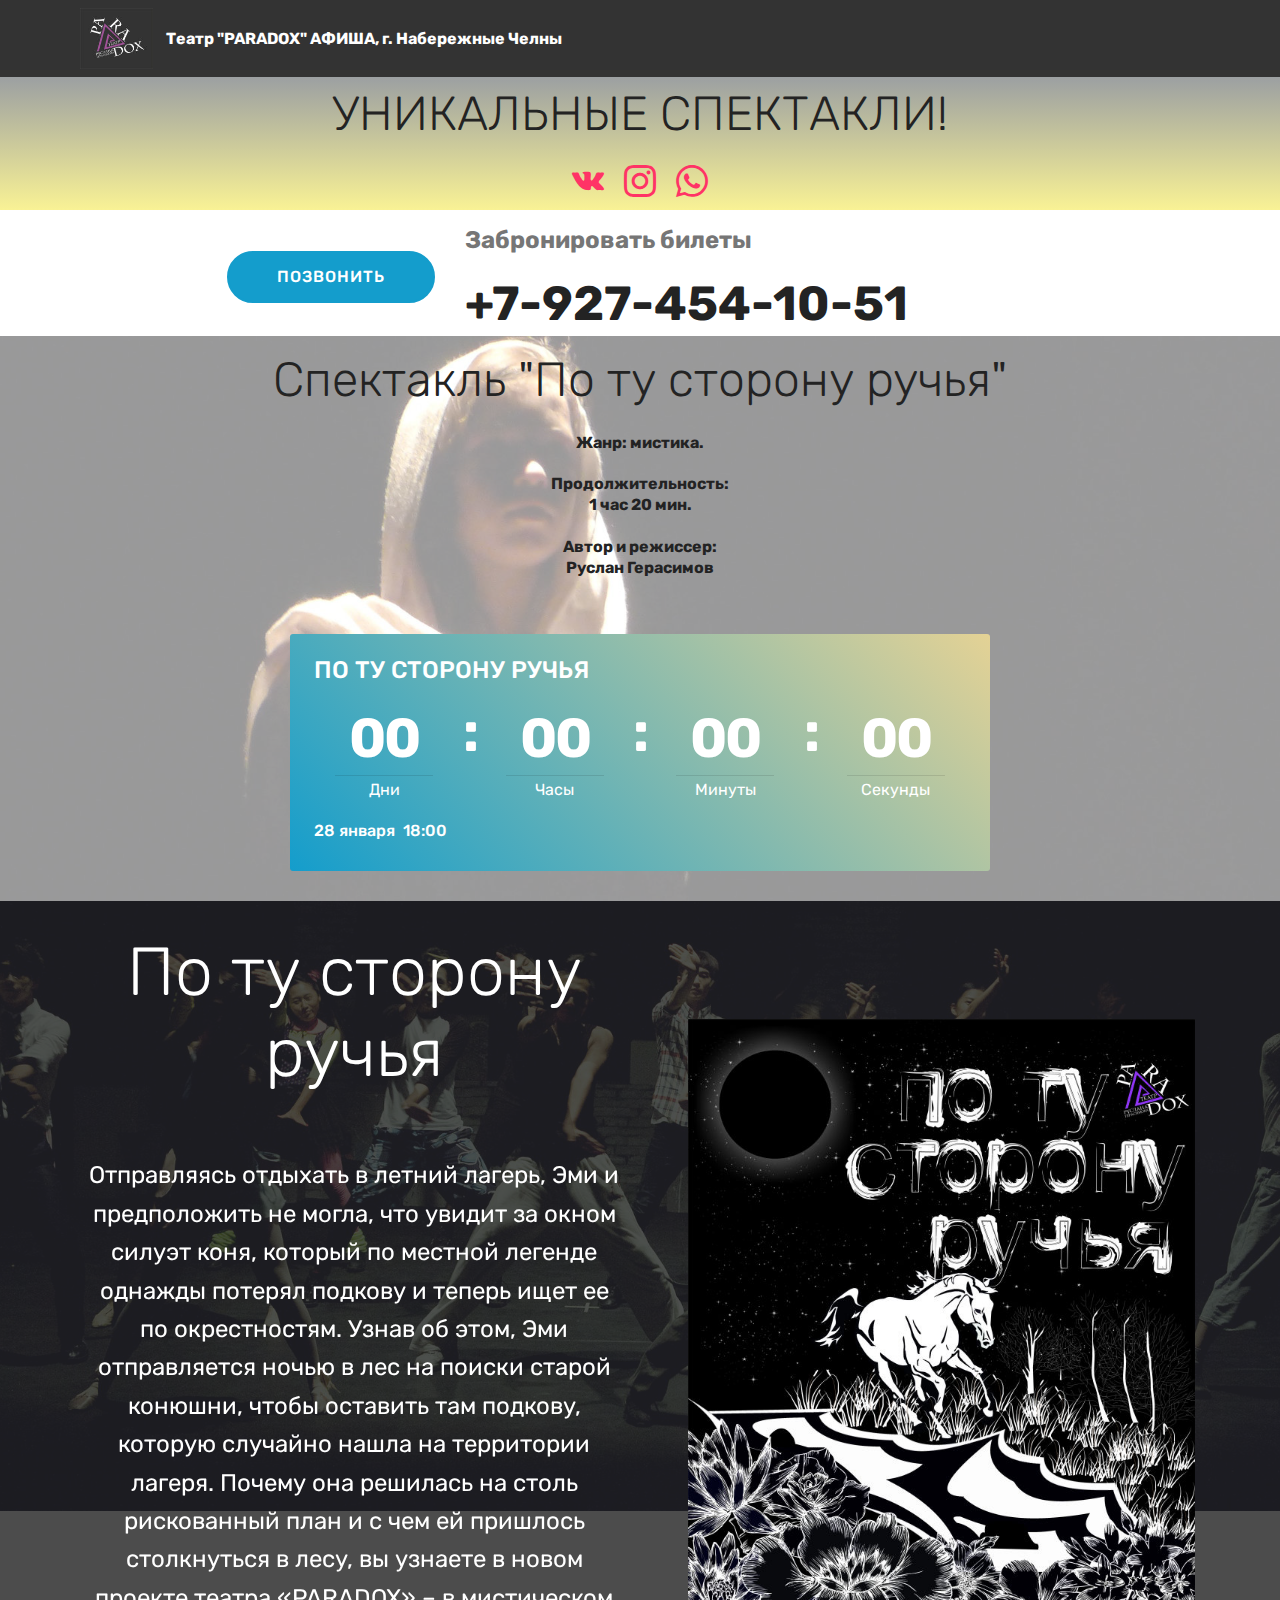
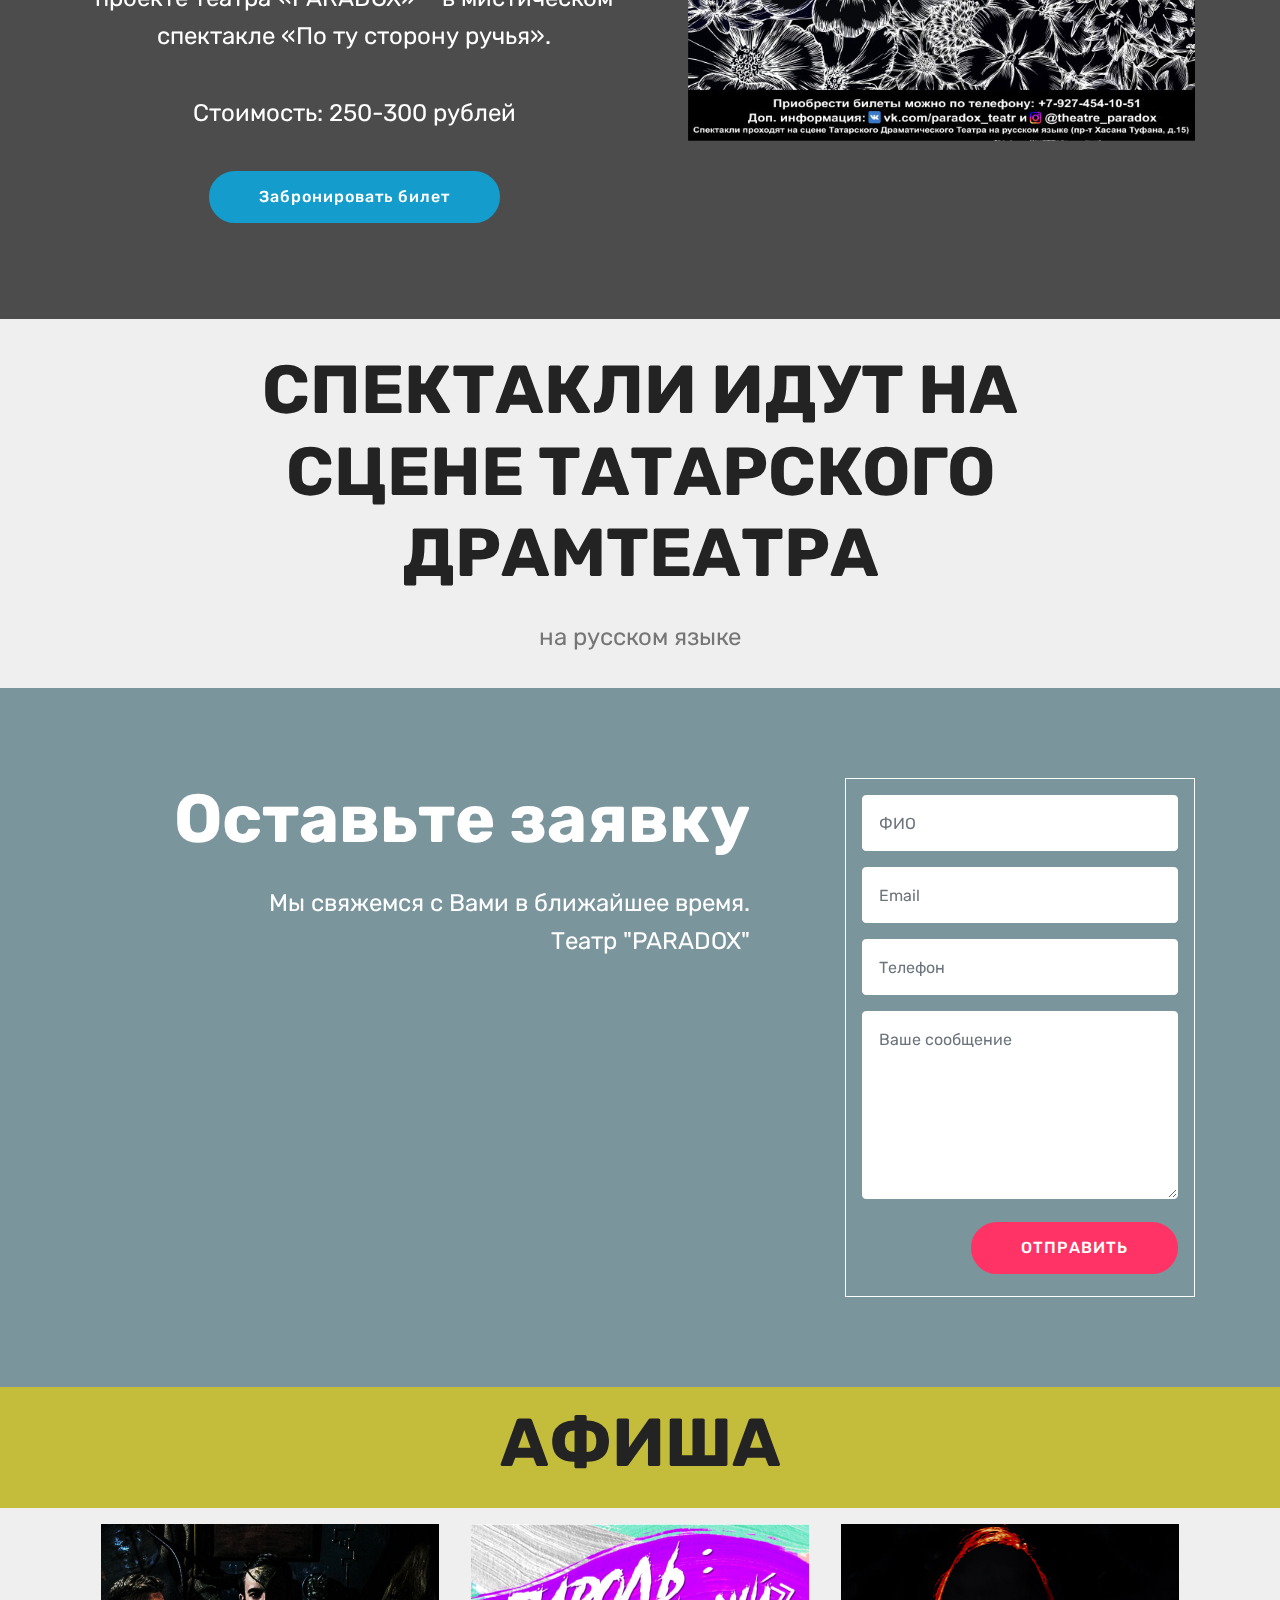
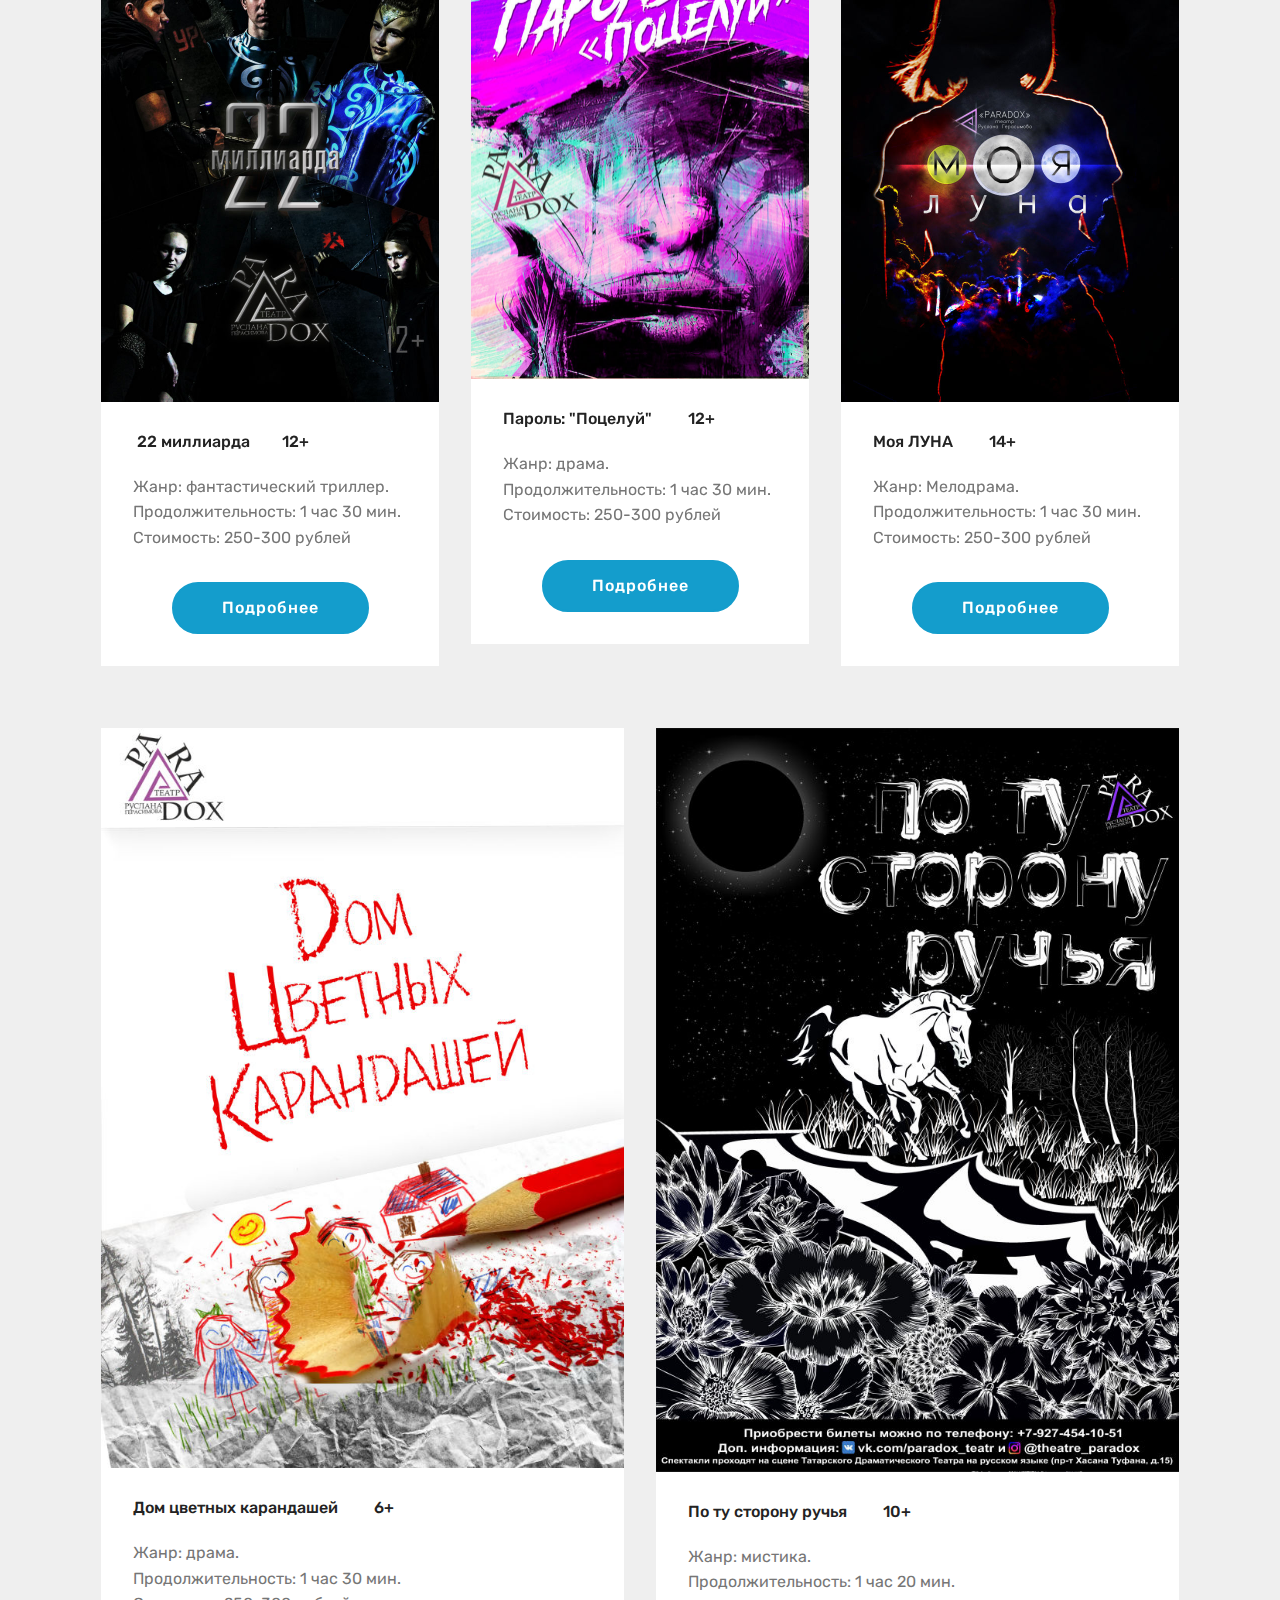
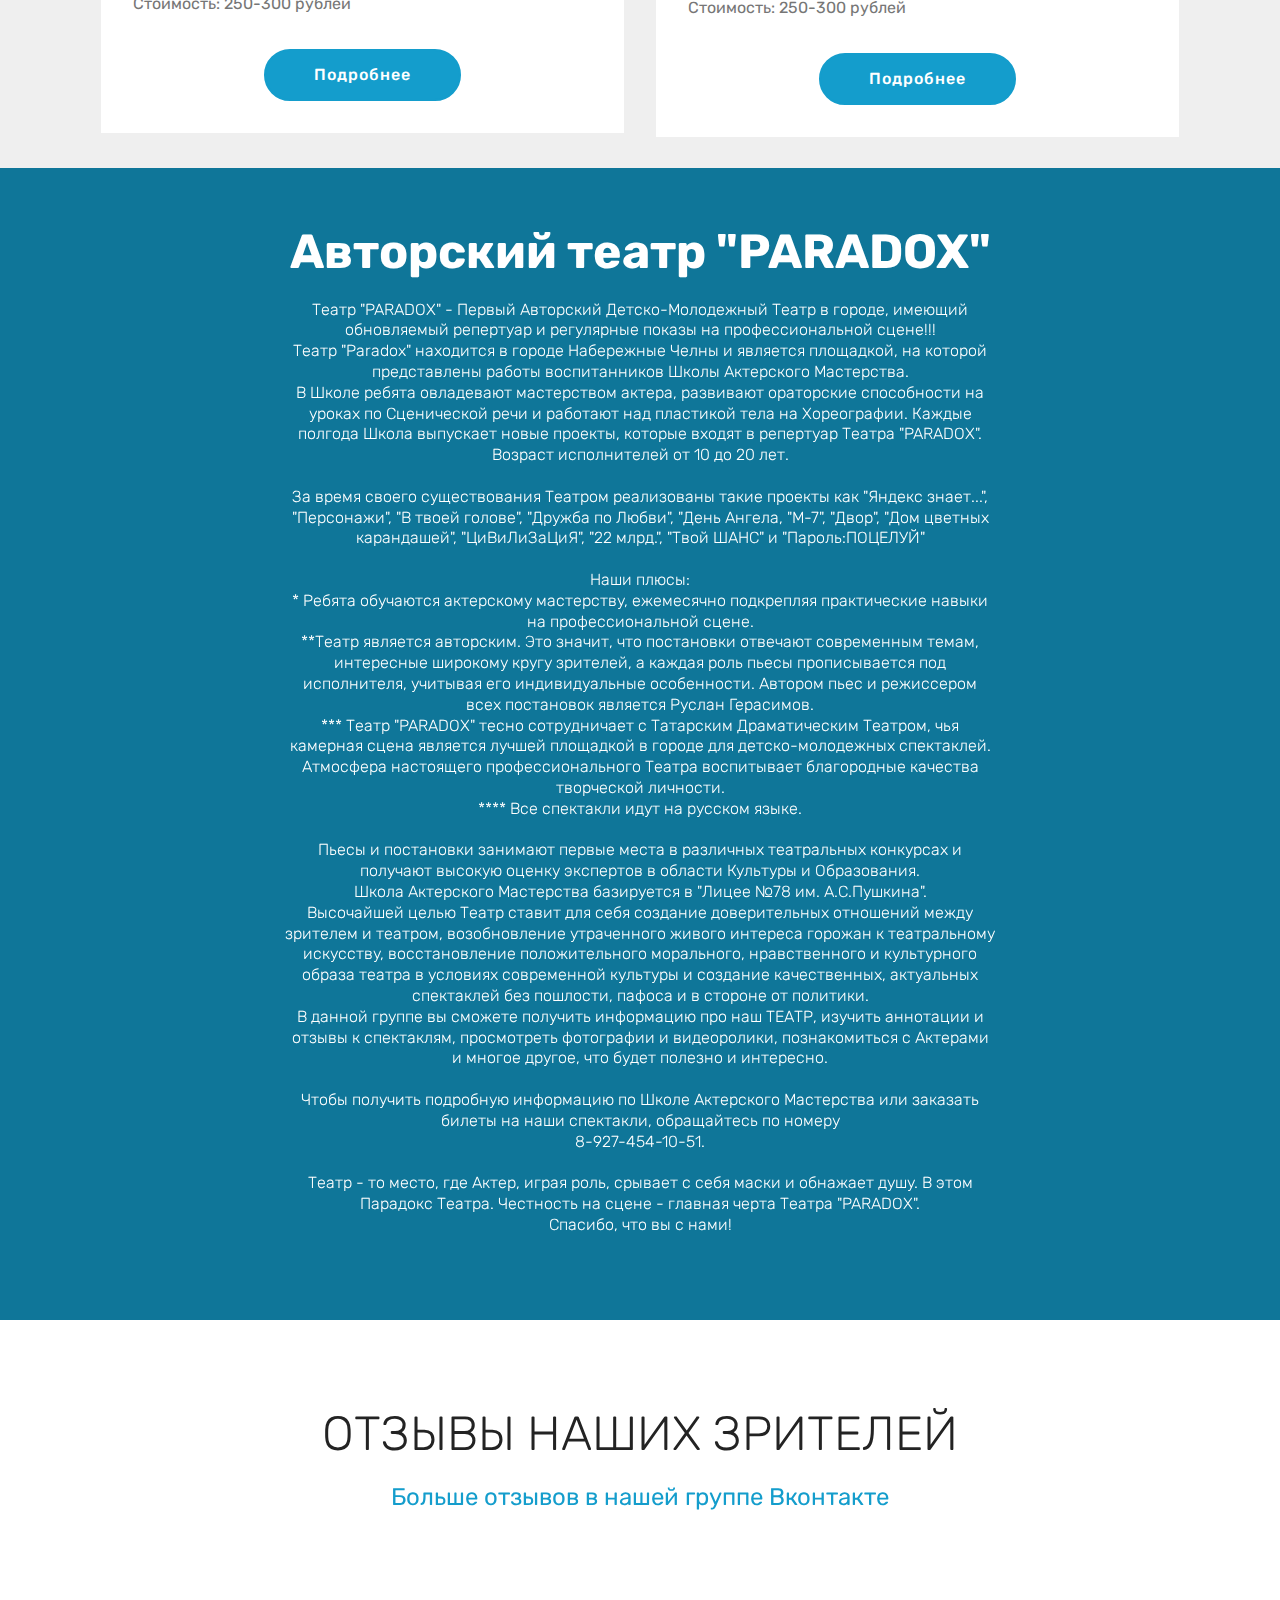
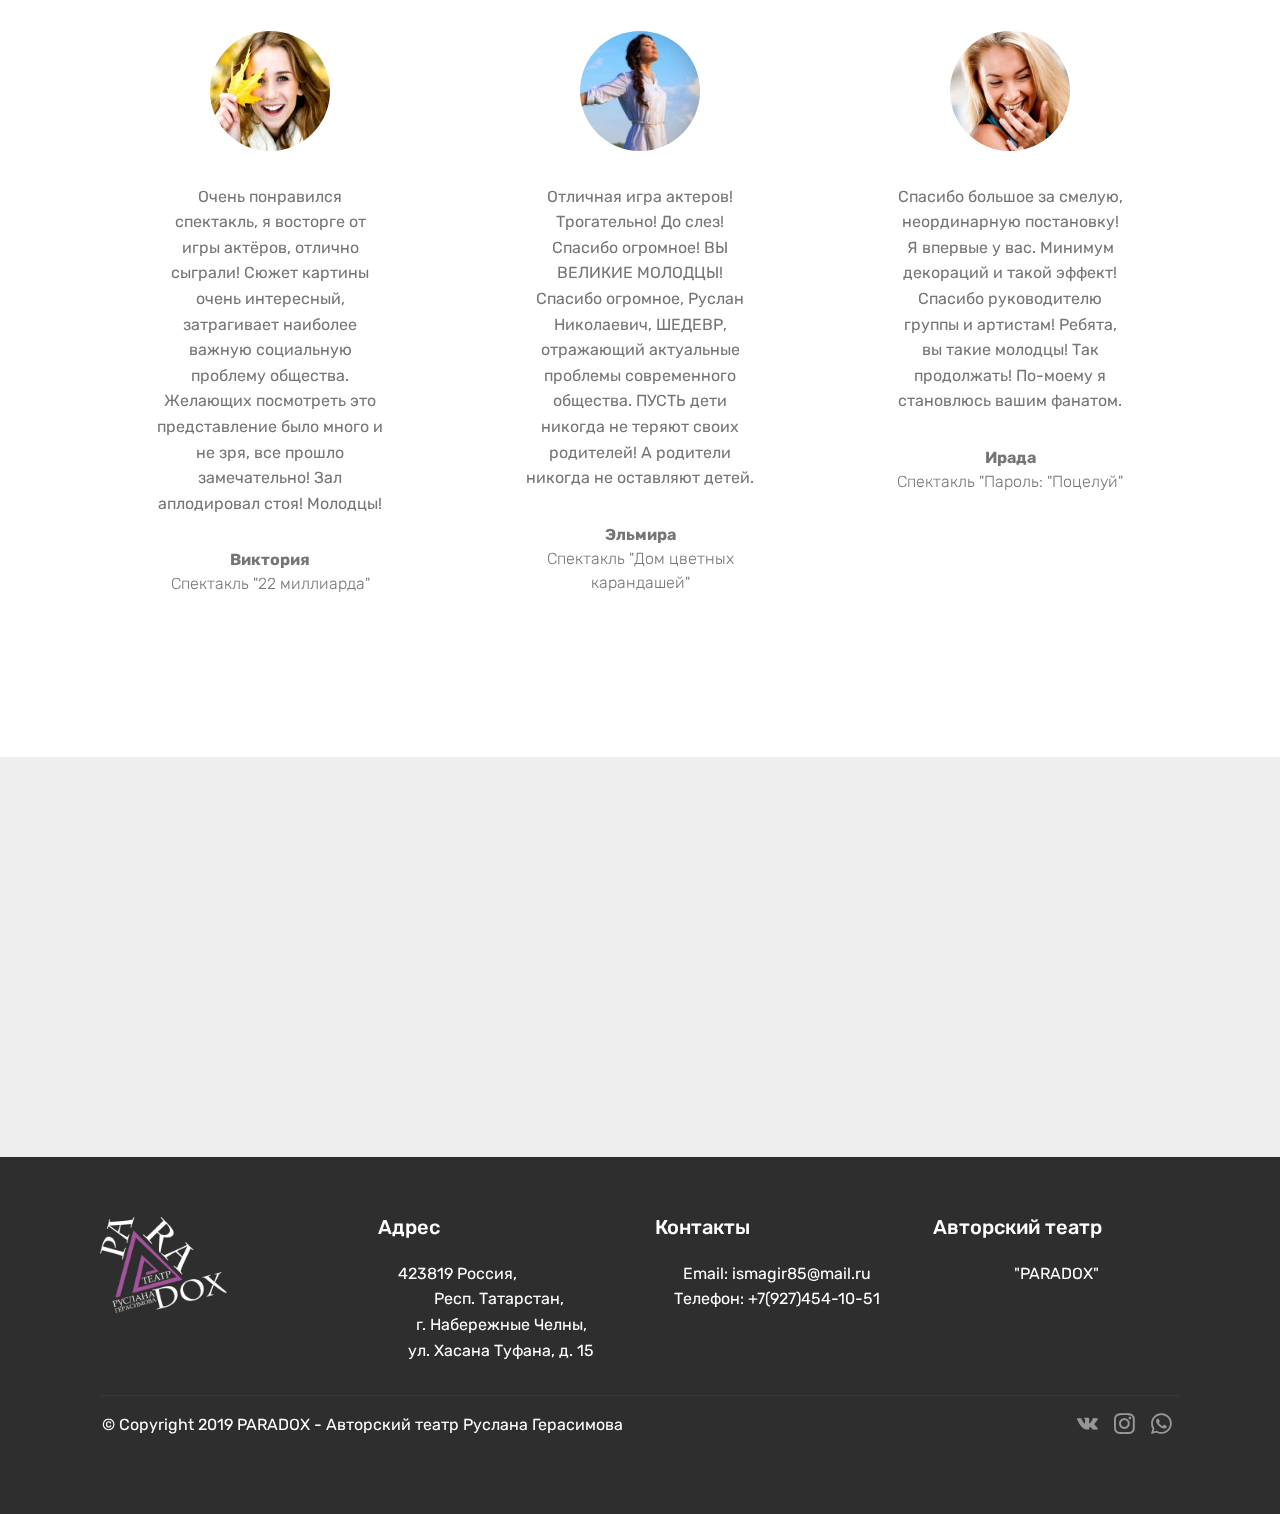
==== commit baf420c9: "create github pages" ====
--- a/page1.html
+++ b/page1.html
@@ -54,7 +54,7 @@
     </nav>
 </section>
 
-<section class="engine"><a href="https://mobirise.info/k">develop your own website</a></section><section class="cid-rBzaCzFkTt" id="social-buttons2-j">
+<section class="engine"><a href="https://mobirise.info/o">free portfolio site templates</a></section><section class="cid-rBzaCzFkTt" id="social-buttons2-j">
 
     
 
@@ -123,14 +123,14 @@
             <div class="event-name align-left mbr-white ">
                 <h4 class="mbr-fonts-style display-5">ПО ТУ СТОРОНУ РУЧЬЯ</h4>
             </div>
-            <div class="countdown align-center py-2" data-due-date="2019/11/18 18:00">
+            <div class="countdown align-center py-2" data-due-date="2020/01/28 18:00">
             </div>
             <div class="daysCountdown" title="Дни"></div>
             <div class="hoursCountdown" title="Часы"></div>
             <div class="minutesCountdown" title="Минуты"></div>
             <div class="secondsCountdown" title="Секунды"></div>
             <div class="event-date align-left mbr-white">
-                <h5 class="mbr-fonts-style display-7">На данный момент показов нет</h5>
+                <h5 class="mbr-fonts-style display-7">28 января &nbsp;18:00</h5>
             </div>
         </div>
 
@@ -202,7 +202,7 @@
                 <div class="form-container">
                     <div class="media-container-column" data-form-type="formoid">
                         <!---Formbuilder Form--->
-                        <form action="https://mobirise.com/" method="POST" class="mbr-form form-with-styler" data-form-title="Mobirise Form"><input type="hidden" name="email" data-form-email="true" value="C6X1Q9Hv0CYQ1Xs6sRmWMg/Dt85od4Gpmev4VJBv1MUl+9AnGNQEGS33YX8qv5TXO2YNwIBeQjIjBjqzfOda8Lb7Ti21nL+YcsRy3MUxQzdR+mmwLpR8DcUhlJ690Qps">
+                        <form action="https://mobirise.com/" method="POST" class="mbr-form form-with-styler" data-form-title="Mobirise Form"><input type="hidden" name="email" data-form-email="true" value="WxnqjSBv9EB2Ys9yZVTv0lY9Wa1MNEm4UCYnuHiSHbq5+b6pb/KCOUPtP+a6b36nw2eT0U7R95rtSyv1VAwBDgufJuy6LoyBZbZnWYKTW2DtX5VXLjPXUmDDU0Ltu81j">
                             <div class="row">
                                 <div hidden="hidden" data-form-alert="" class="alert alert-success col-12">Спасибо за заявку!</div>
                                 <div hidden="hidden" data-form-alert-danger="" class="alert alert-danger col-12">
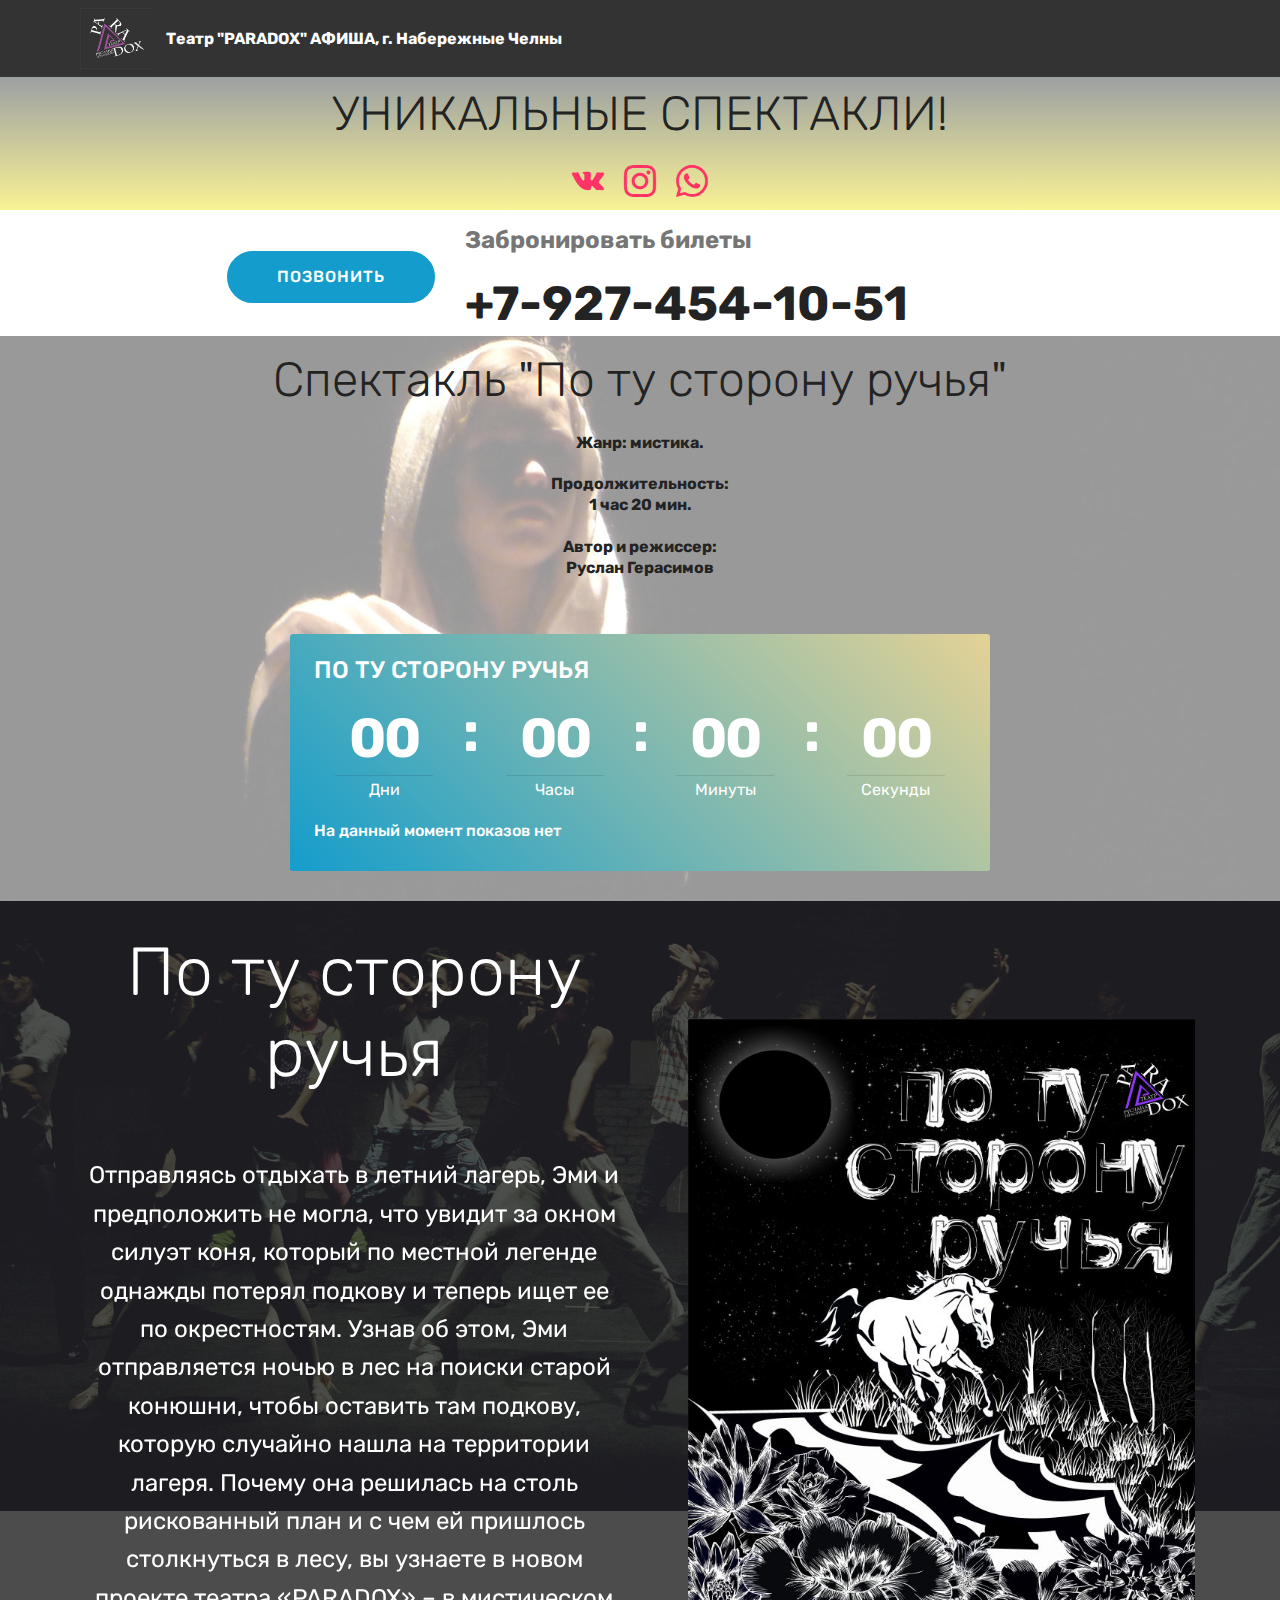
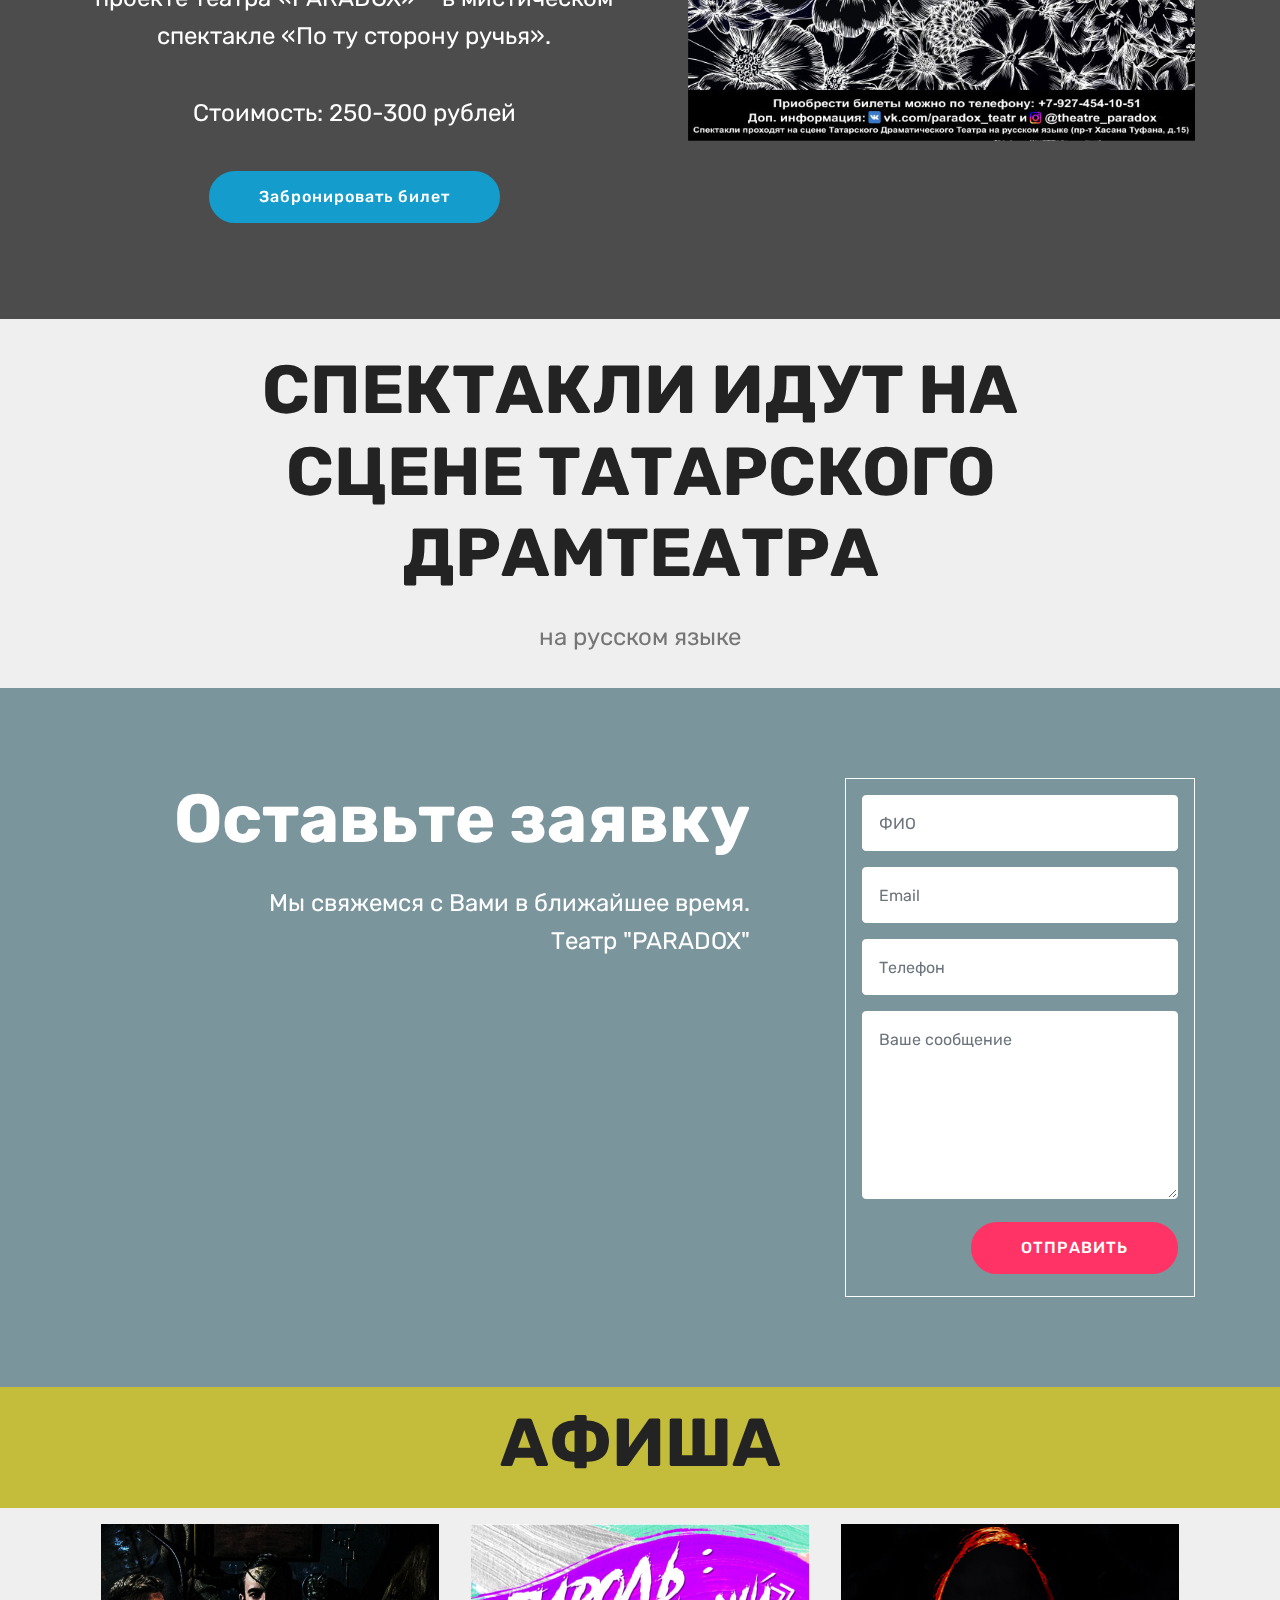
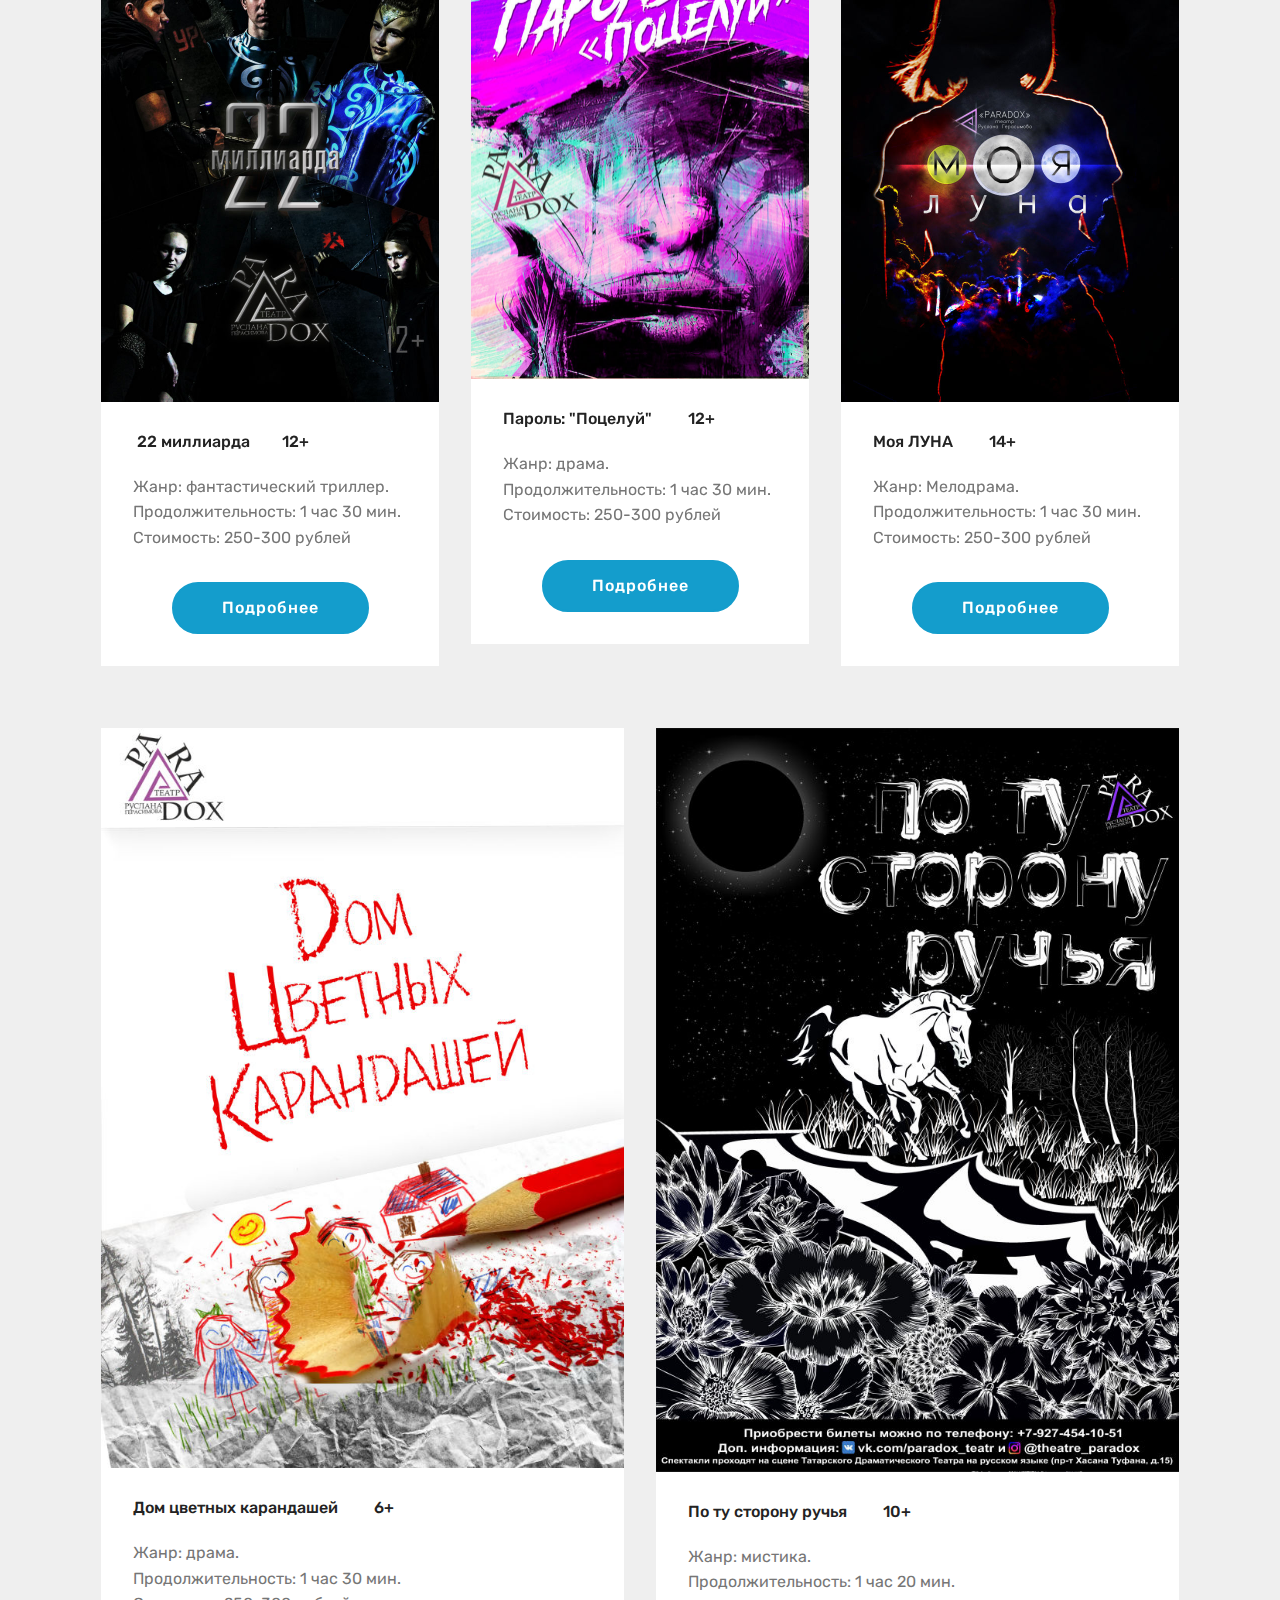
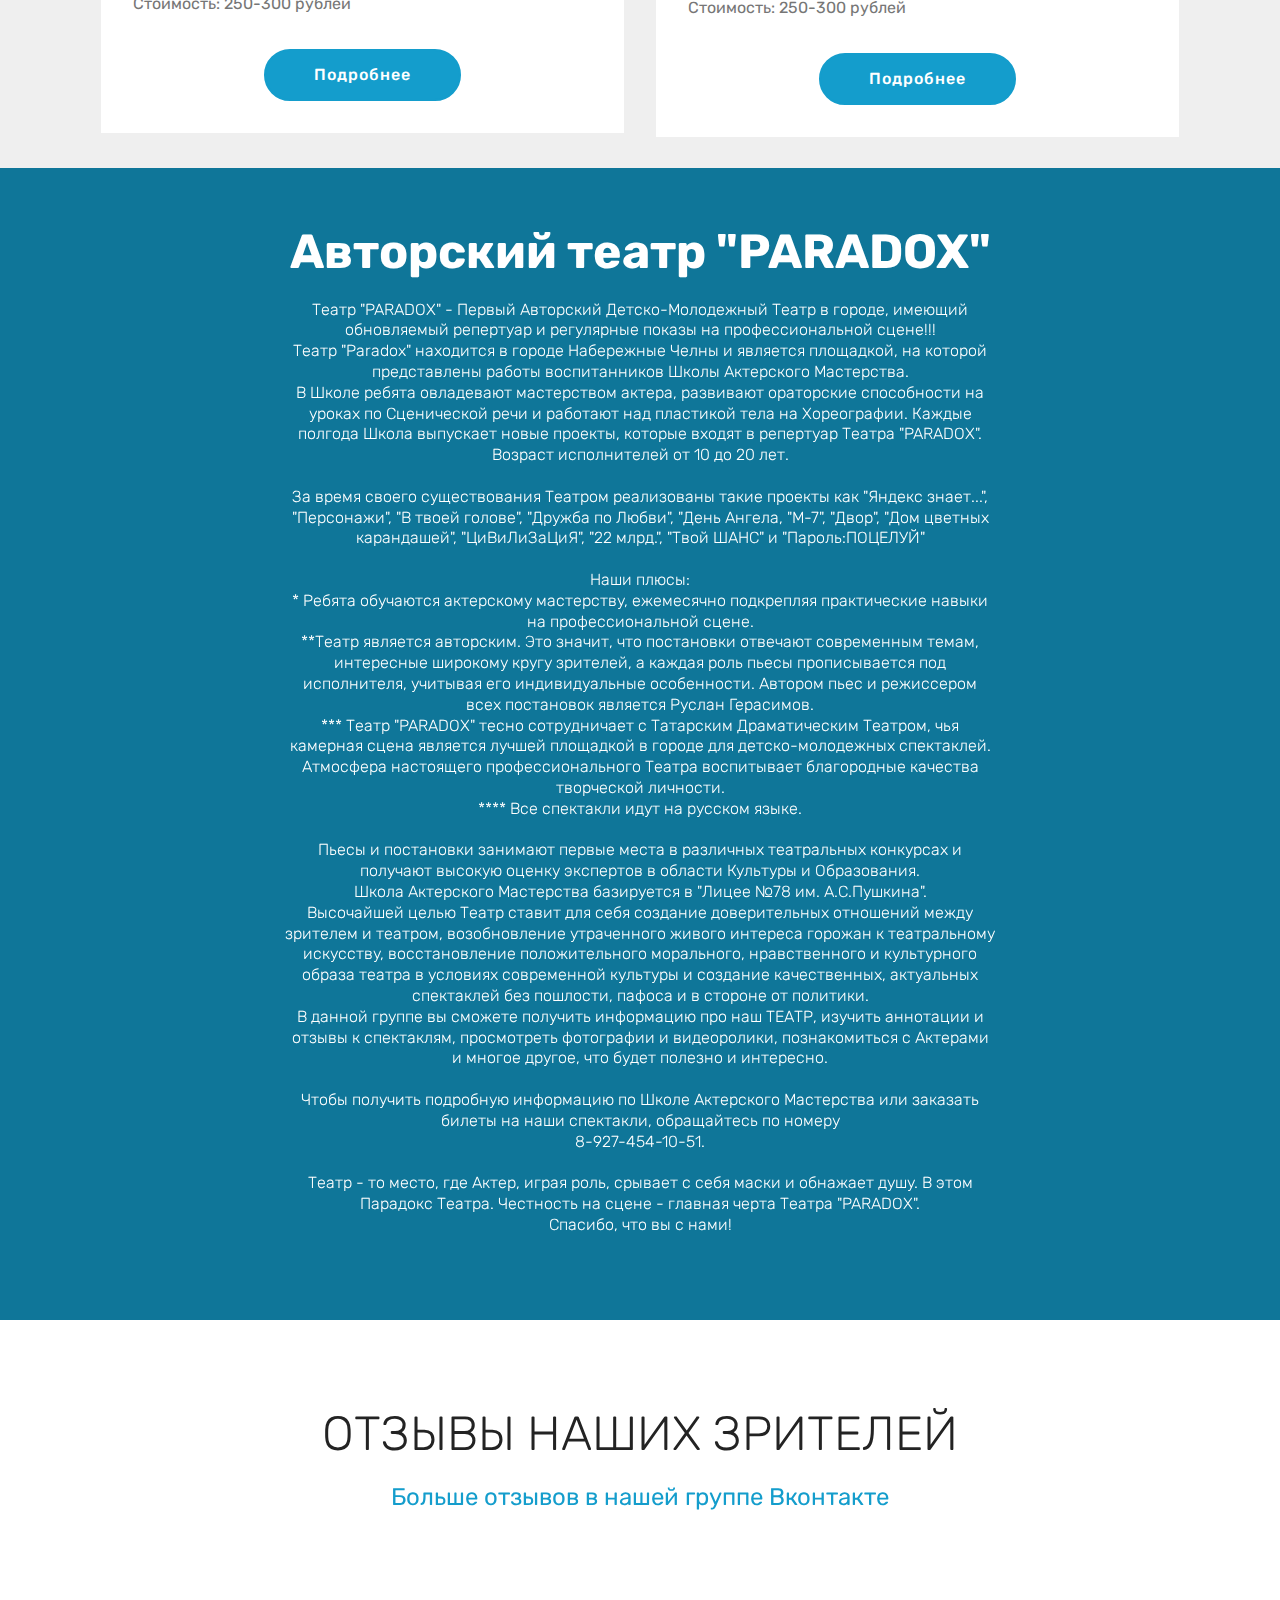
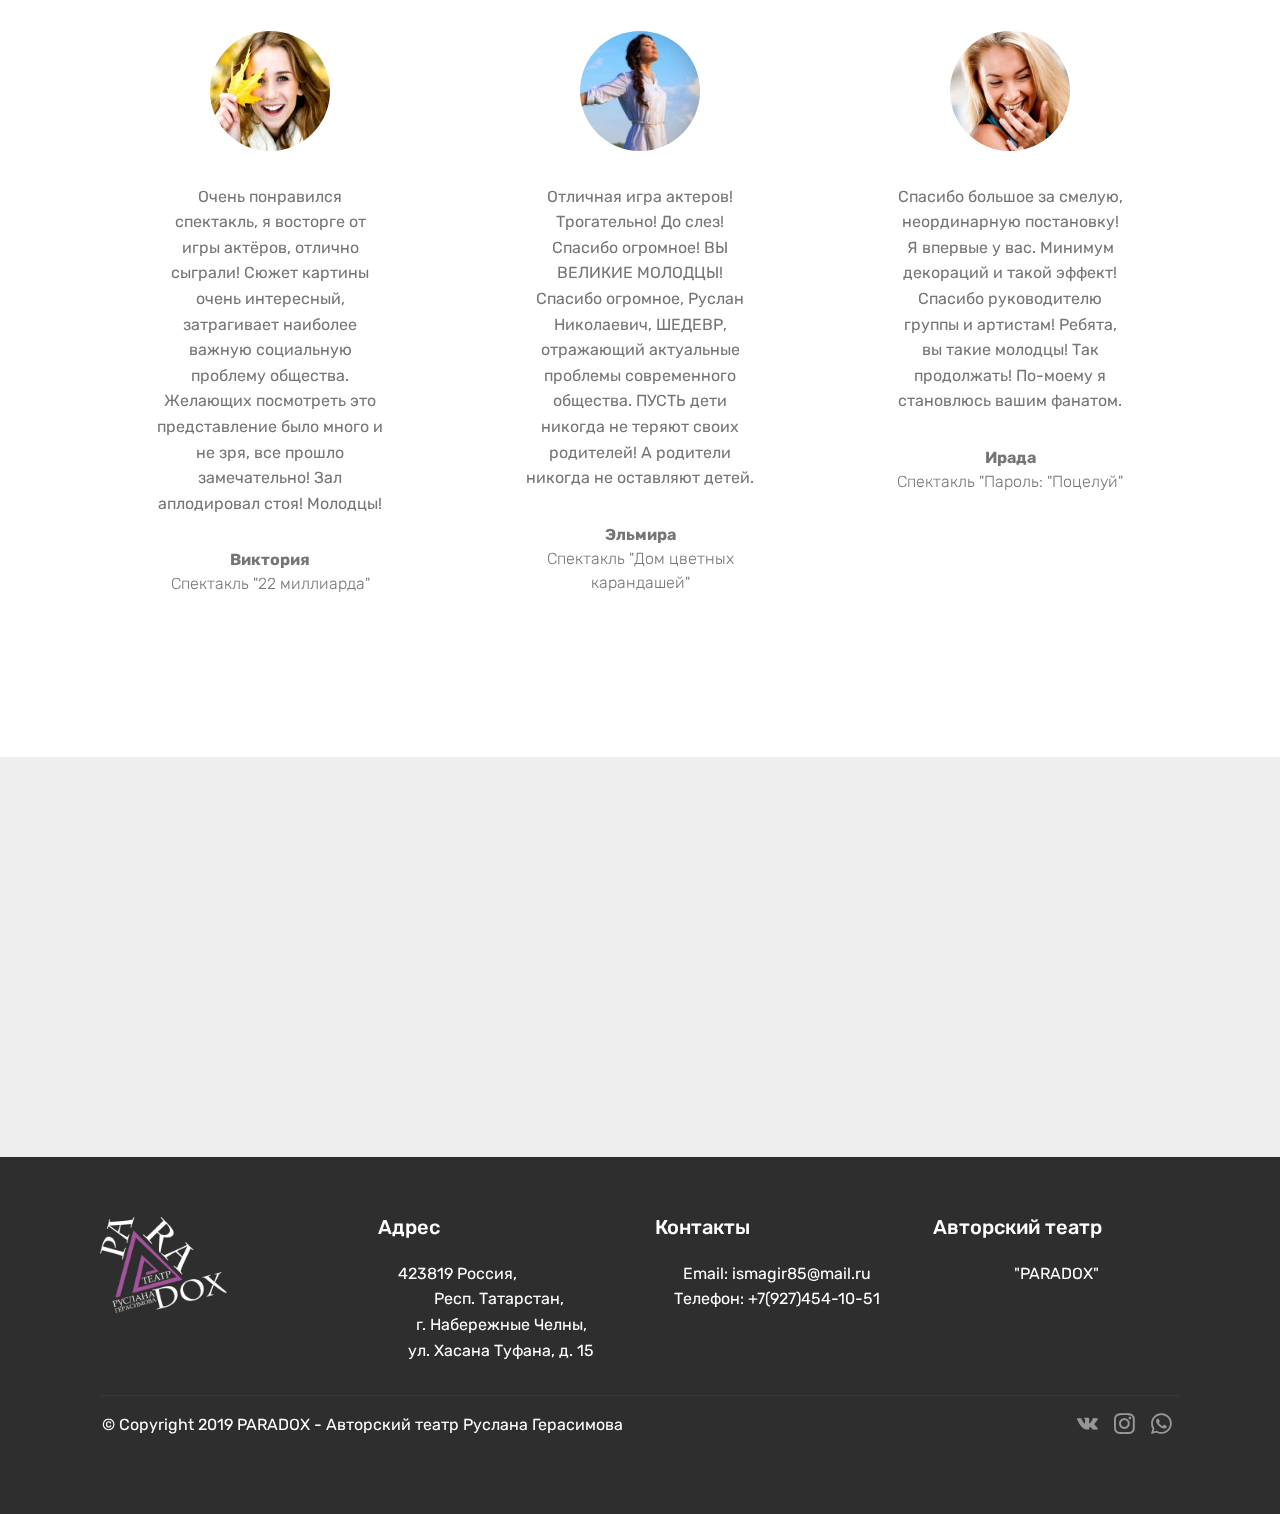
==== commit 05582e62: "create github pages" ====
--- a/page1.html
+++ b/page1.html
@@ -1,10 +1,10 @@
 <!DOCTYPE html>
 <html  >
 <head>
-  <!-- Site made with Mobirise Website Builder v4.11.6, https://mobirise.com -->
+  <!-- Site made with Mobirise Website Builder v4.12.2, https://mobirise.com -->
   <meta charset="UTF-8">
   <meta http-equiv="X-UA-Compatible" content="IE=edge">
-  <meta name="generator" content="Mobirise v4.11.6, mobirise.com">
+  <meta name="generator" content="Mobirise v4.12.2, mobirise.com">
   <meta name="viewport" content="width=device-width, initial-scale=1, minimum-scale=1">
   <link rel="shortcut icon" href="assets/images/-140x117.jpg" type="image/x-icon">
   <meta name="description" content="">
@@ -54,7 +54,7 @@
     </nav>
 </section>
 
-<section class="engine"><a href="https://mobirise.info/o">free portfolio site templates</a></section><section class="cid-rBzaCzFkTt" id="social-buttons2-j">
+<section class="engine"><a href="https://mobirise.info/i">free web creation software</a></section><section class="cid-rBzaCzFkTt" id="social-buttons2-j">
 
     
 
@@ -130,7 +130,7 @@
             <div class="minutesCountdown" title="Минуты"></div>
             <div class="secondsCountdown" title="Секунды"></div>
             <div class="event-date align-left mbr-white">
-                <h5 class="mbr-fonts-style display-7">28 января &nbsp;18:00</h5>
+                <h5 class="mbr-fonts-style display-7">На данный момент показов нет</h5>
             </div>
         </div>
 
@@ -202,7 +202,7 @@
                 <div class="form-container">
                     <div class="media-container-column" data-form-type="formoid">
                         <!---Formbuilder Form--->
-                        <form action="https://mobirise.com/" method="POST" class="mbr-form form-with-styler" data-form-title="Mobirise Form"><input type="hidden" name="email" data-form-email="true" value="WxnqjSBv9EB2Ys9yZVTv0lY9Wa1MNEm4UCYnuHiSHbq5+b6pb/KCOUPtP+a6b36nw2eT0U7R95rtSyv1VAwBDgufJuy6LoyBZbZnWYKTW2DtX5VXLjPXUmDDU0Ltu81j">
+                        <form action="https://mobirise.com/" method="POST" class="mbr-form form-with-styler" data-form-title="Mobirise Form"><input type="hidden" name="email" data-form-email="true" value="T4VCMQygKhkohrM8rRWWXlC8VJFK6/JnH/GJebqzKWMaQToEBIBaA+XiLHOkJ9YmSm8dc7WTmYnWp9HrknS7tqZiJJDfsMBI/d824FQu7ftEE6UEsM3qTuq9kM15mD3Y">
                             <div class="row">
                                 <div hidden="hidden" data-form-alert="" class="alert alert-success col-12">Спасибо за заявку!</div>
                                 <div hidden="hidden" data-form-alert-danger="" class="alert alert-danger col-12">
@@ -488,7 +488,7 @@
 
      
 
-    <div class="google-map"><iframe frameborder="0" style="border:0" src="https://www.google.com/maps/embed/v1/place?key=AIzaSyAEIpgj38KyLFELm2bK9Y7krBkz1K-cMq8&amp;q=place_id:ChIJpcWYEfAe4EMRfUW5zsJwjeg" allowfullscreen=""></iframe></div>
+    <div class="google-map"><iframe frameborder="0" style="border:0" src="https://www.google.com/maps/embed/v1/place?key=AIzaSyCy9r70T3NYf3PhvVflTo0_zdif2_IoIYs&amp;q=place_id:ChIJpcWYEfAe4EMRfUW5zsJwjeg" allowfullscreen=""></iframe></div>
 </section>
 
 <section class="cid-rByY2NKmTP" id="footer1-h">
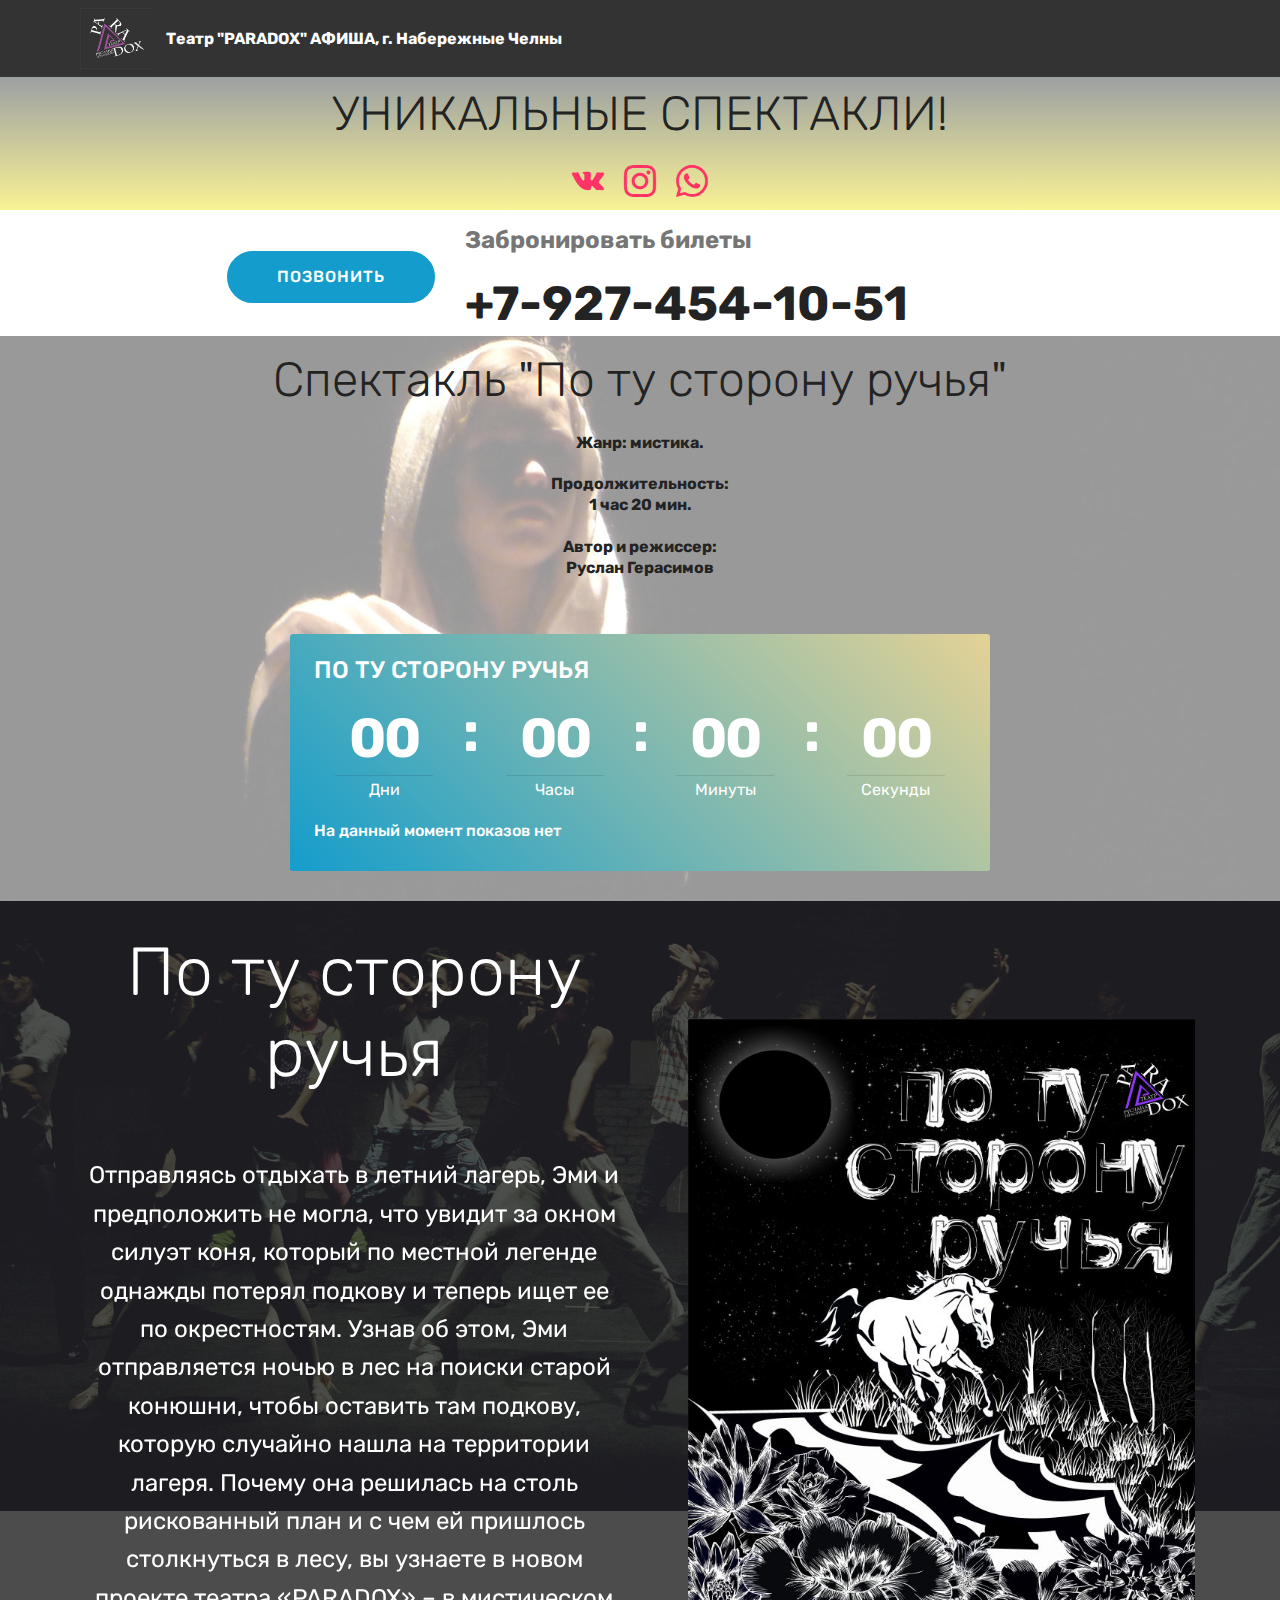
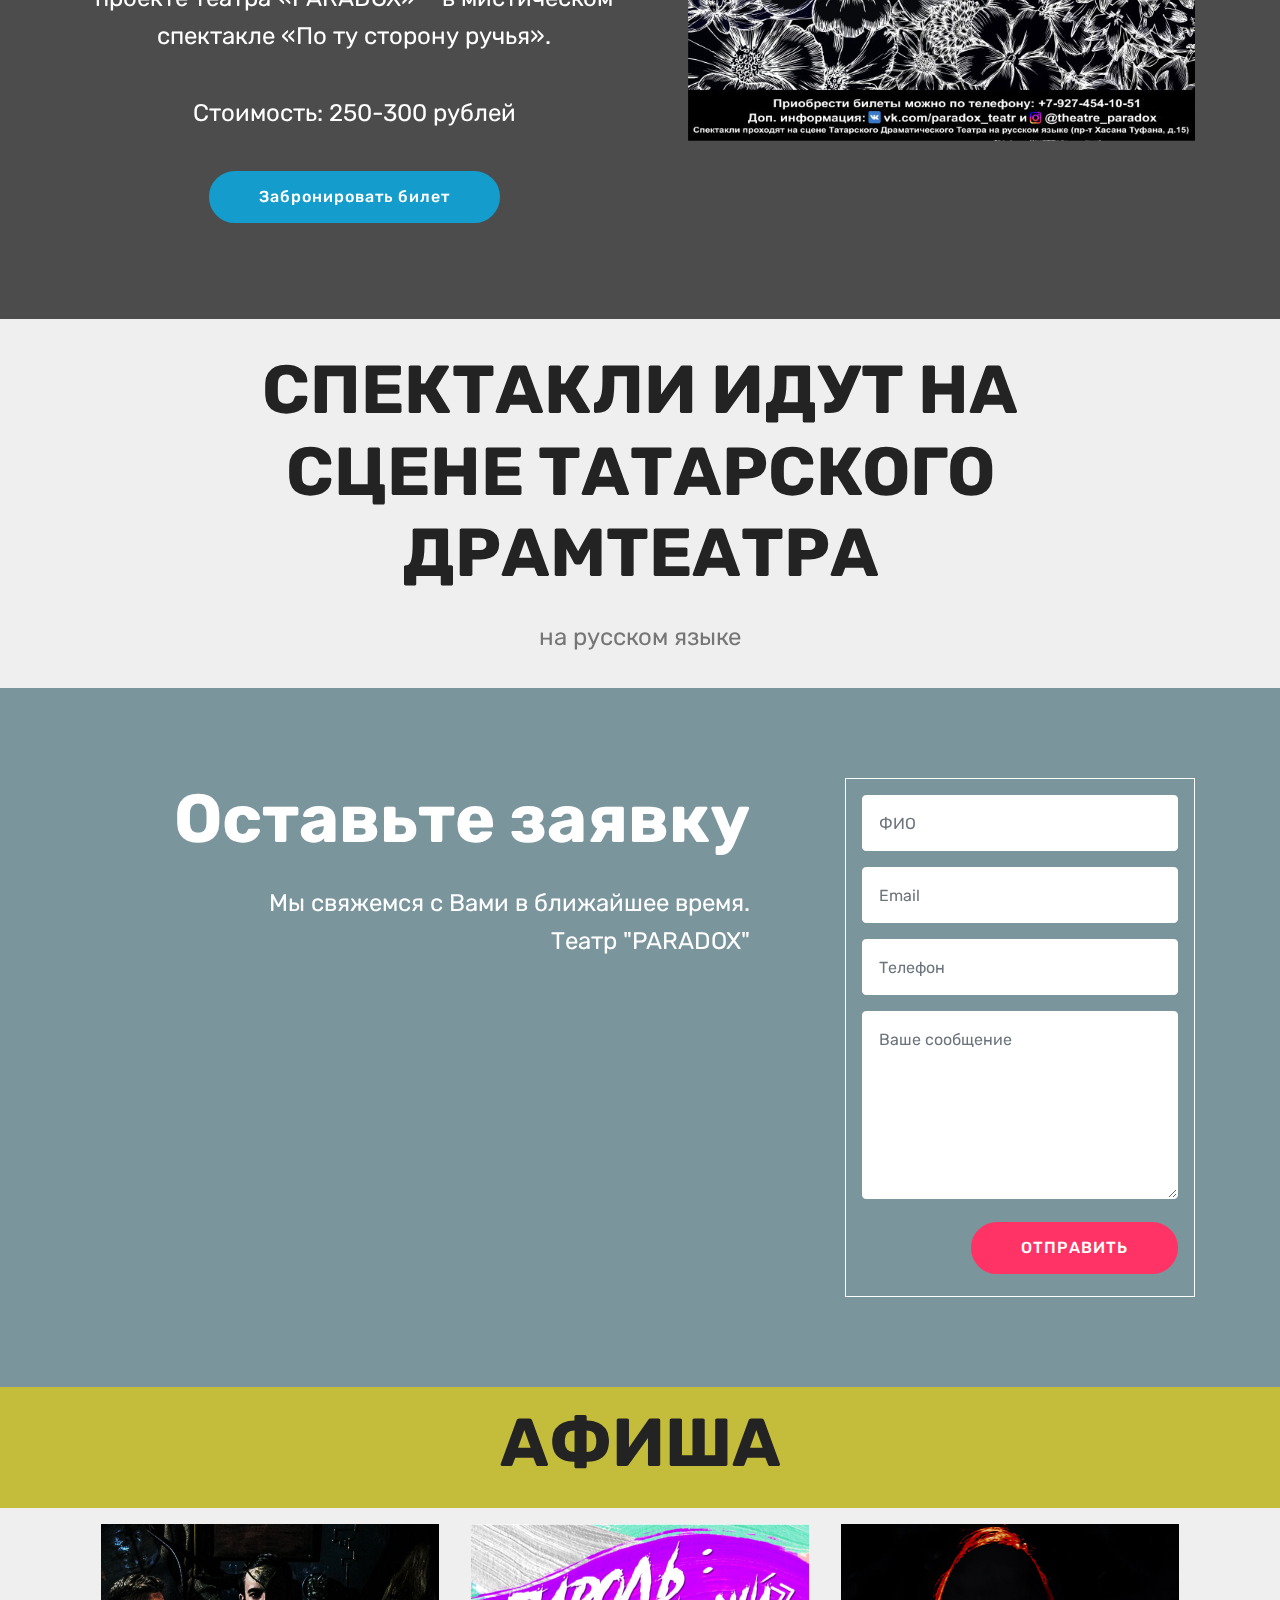
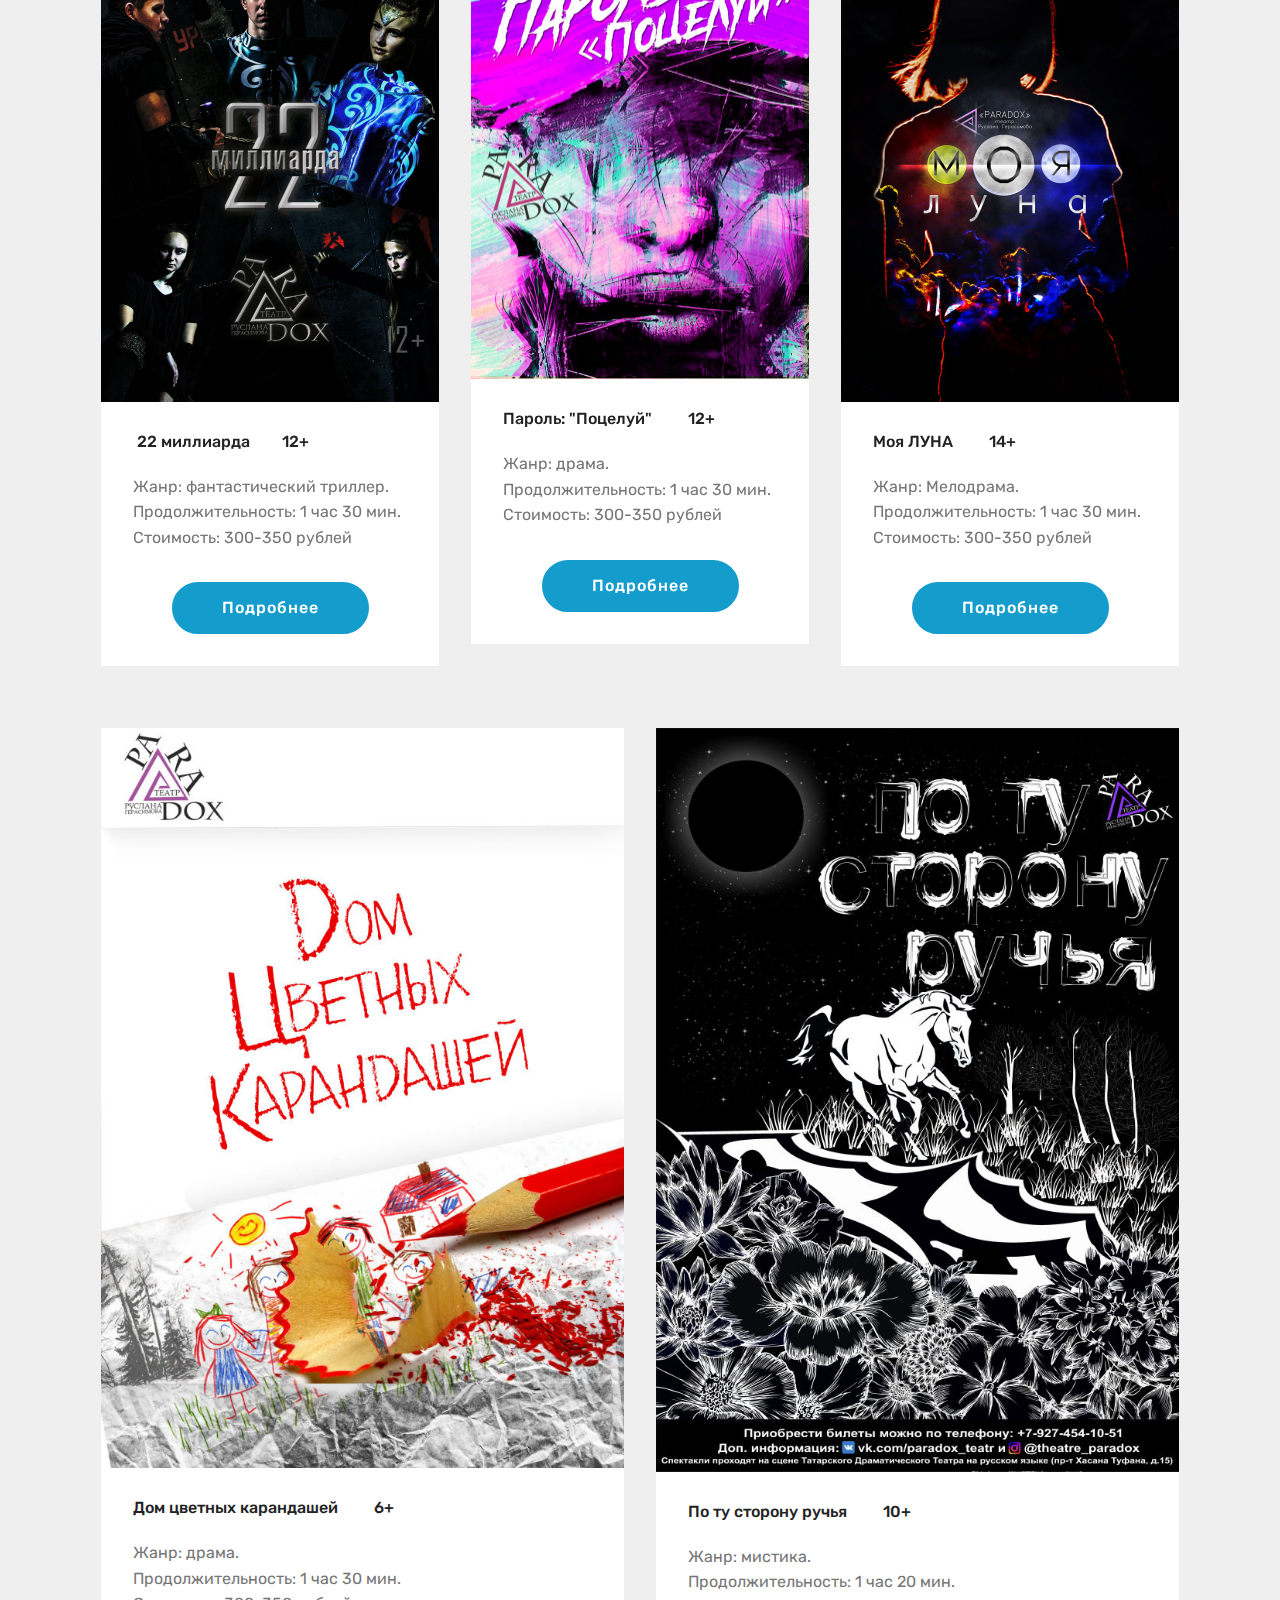
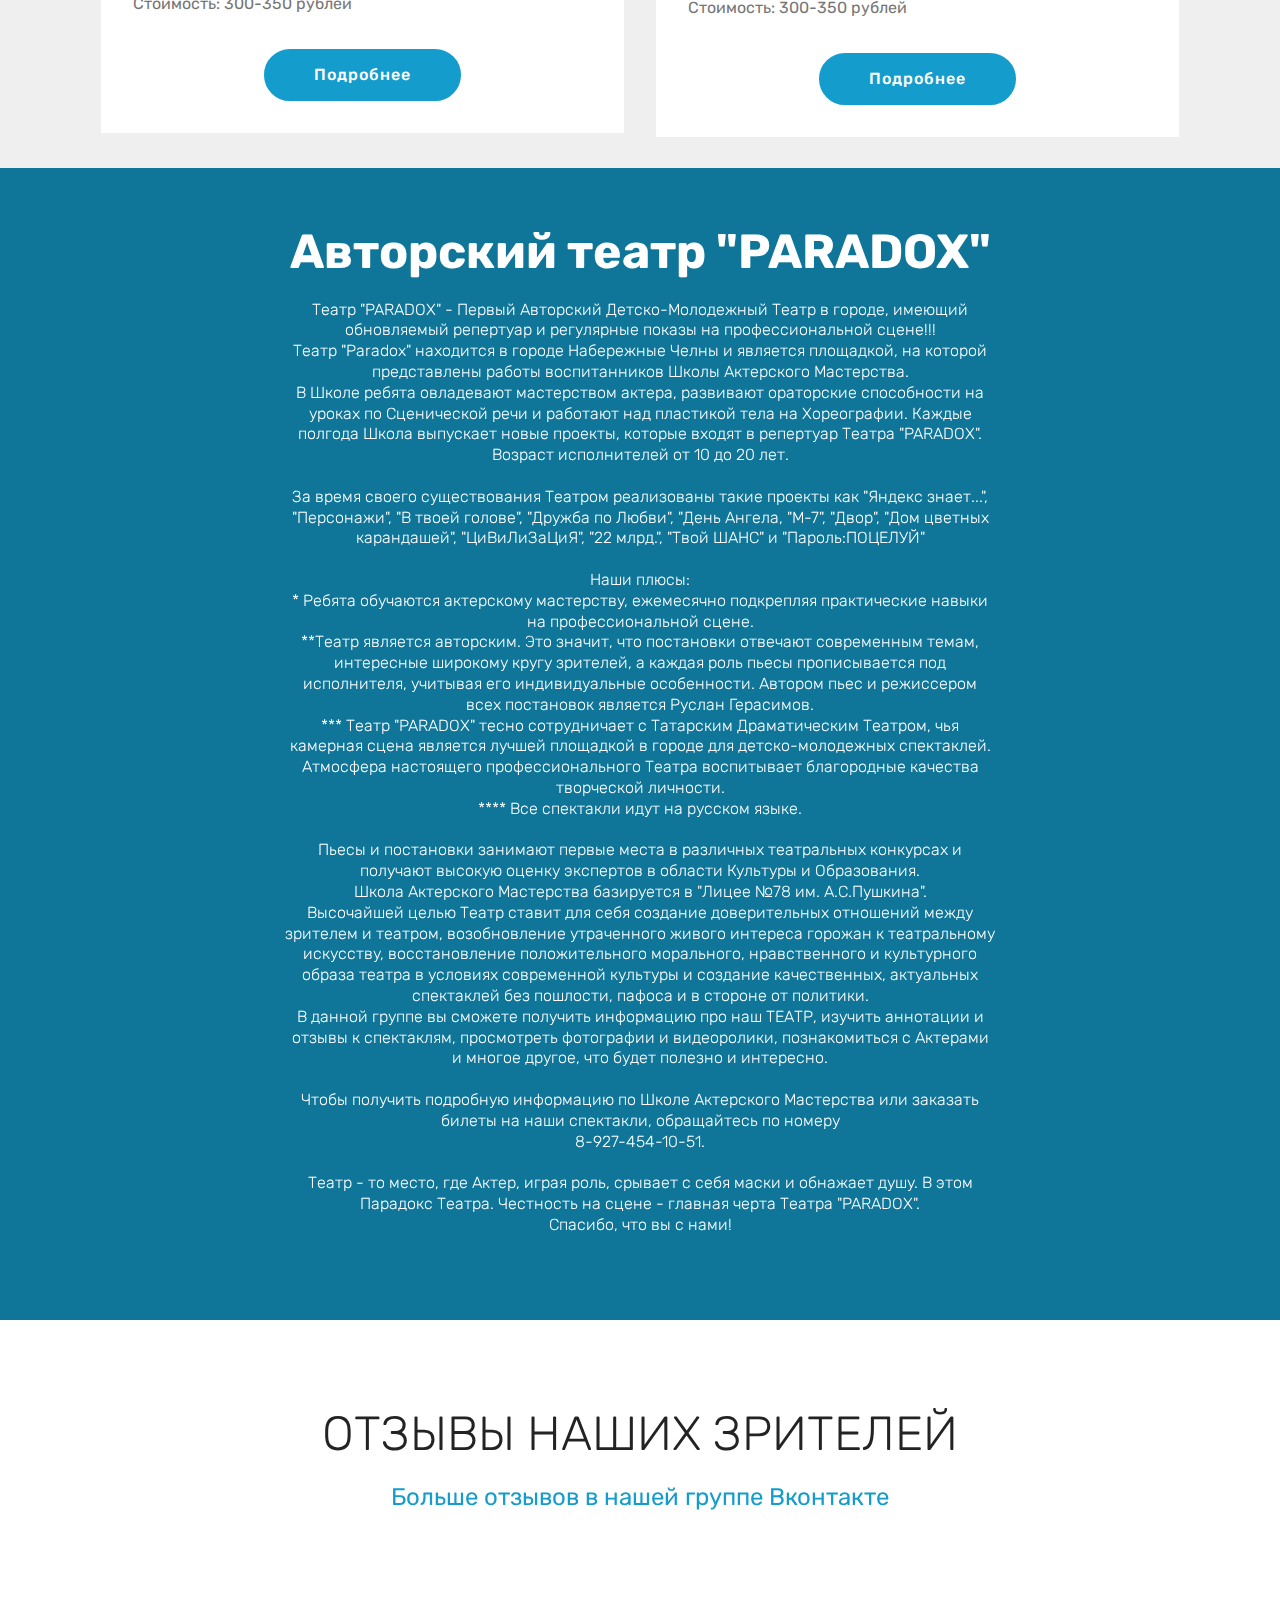
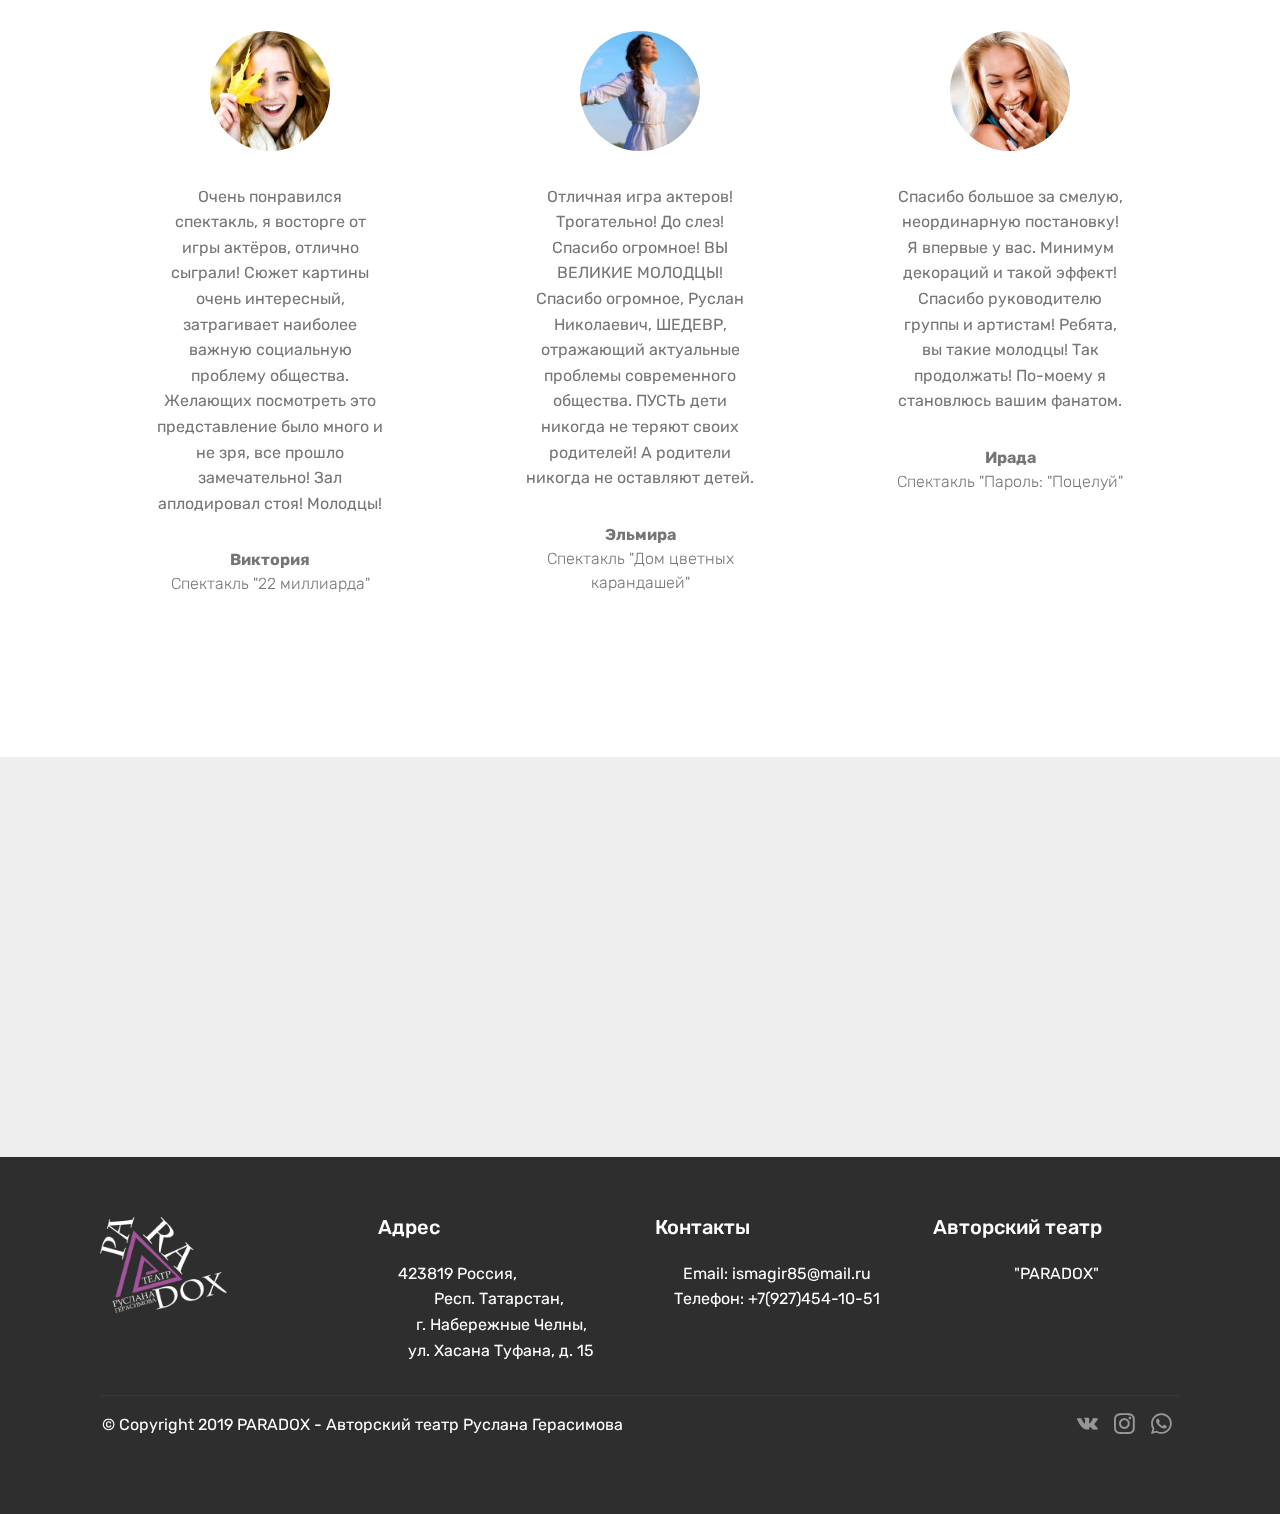
==== commit f48ab1b2: "create github pages" ====
--- a/page1.html
+++ b/page1.html
@@ -54,7 +54,7 @@
     </nav>
 </section>
 
-<section class="engine"><a href="https://mobirise.info/i">free web creation software</a></section><section class="cid-rBzaCzFkTt" id="social-buttons2-j">
+<section class="engine"><a href="https://mobirise.info/k">develop your own website</a></section><section class="cid-rBzaCzFkTt" id="social-buttons2-j">
 
     
 
@@ -202,7 +202,7 @@
                 <div class="form-container">
                     <div class="media-container-column" data-form-type="formoid">
                         <!---Formbuilder Form--->
-                        <form action="https://mobirise.com/" method="POST" class="mbr-form form-with-styler" data-form-title="Mobirise Form"><input type="hidden" name="email" data-form-email="true" value="T4VCMQygKhkohrM8rRWWXlC8VJFK6/JnH/GJebqzKWMaQToEBIBaA+XiLHOkJ9YmSm8dc7WTmYnWp9HrknS7tqZiJJDfsMBI/d824FQu7ftEE6UEsM3qTuq9kM15mD3Y">
+                        <form action="https://mobirise.com/" method="POST" class="mbr-form form-with-styler" data-form-title="Mobirise Form"><input type="hidden" name="email" data-form-email="true" value="uqJYlOPmOa1EtgyOISqDsUZc4m2RlVq9NNhjz8JnfspmMiw3zLwxdIehU8a3RYOGPbasHUifjOKSQKbkrrENz8YklPmETE6ULeqPja7JYdt5GX5uD4dszDVXvneKQ2ZS">
                             <div class="row">
                                 <div hidden="hidden" data-form-alert="" class="alert alert-success col-12">Спасибо за заявку!</div>
                                 <div hidden="hidden" data-form-alert-danger="" class="alert alert-danger col-12">
@@ -267,7 +267,7 @@
                     </div>
                     <div class="card-box">
                         <h4 class="card-title mbr-fonts-style display-7">&nbsp;22 миллиарда &nbsp; &nbsp; &nbsp; &nbsp;12+</h4>
-                        <p class="mbr-text mbr-fonts-style display-7">Жанр: фантастический триллер.&nbsp;<br>Продолжительность: 1 час 30 мин.<br>Стоимость: 250-300 рублей&nbsp;<br></p>
+                        <p class="mbr-text mbr-fonts-style display-7">Жанр: фантастический триллер.&nbsp;<br>Продолжительность: 1 час 30 мин.<br>Стоимость: 300-350 рублей <br></p>
                     </div>
                     <div class="mbr-section-btn text-center"><a href="page6.html#countdown2-2y" class="btn btn-primary display-4" target="_blank">
                             Подробнее
@@ -283,7 +283,7 @@
                     <div class="card-box">
                         <h4 class="card-title mbr-fonts-style display-7">Пароль: "Поцелуй" &nbsp; &nbsp; &nbsp; &nbsp; 12+</h4>
                         <p class="mbr-text mbr-fonts-style display-7">Жанр: драма.
-<br>Продолжительность: 1 час 30 мин.<br>Стоимость: 250-300 рублей&nbsp;<br></p>
+<br>Продолжительность: 1 час 30 мин.<br>Стоимость: 300-350 рублей &nbsp;<br></p>
                     </div>
                     <div class="mbr-section-btn text-center"><a href="page2.html#countdown2-1e" class="btn btn-primary display-4" target="_blank">
                             Подробнее
@@ -300,7 +300,7 @@
                         <h4 class="card-title mbr-fonts-style display-7">
                             Моя ЛУНА &nbsp; &nbsp; &nbsp; &nbsp; 14+</h4>
                         <p class="mbr-text mbr-fonts-style display-7">Жанр: Мелодрама. 
-<br>Продолжительность: 1 час 30 мин.<br>Стоимость: 250-300 рублей&nbsp;<br></p>
+<br>Продолжительность: 1 час 30 мин.<br>Стоимость: 300-350 рублей &nbsp;<br></p>
                     </div>
                     <div class="mbr-section-btn text-center"><a href="page5.html#countdown2-2k" class="btn btn-primary display-4" target="_blank">
                             Подробнее
@@ -329,7 +329,7 @@
                         <h4 class="card-title mbr-fonts-style display-7">
                             Дом цветных карандашей &nbsp; &nbsp; &nbsp; &nbsp; 6+</h4>
                         <p class="mbr-text mbr-fonts-style display-7">Жанр: драма.
-<br>Продолжительность: 1 час 30 мин.&nbsp;<br>Стоимость: 250-300 рублей&nbsp;<br></p>
+<br>Продолжительность: 1 час 30 мин.&nbsp;<br>Стоимость: 300-350 рублей <br></p>
                     </div>
                     <div class="mbr-section-btn text-center"><a href="page3.html#countdown2-1s" class="btn btn-primary display-4" target="_blank">
                             Подробнее
@@ -345,7 +345,7 @@
                     <div class="card-box">
                         <h4 class="card-title mbr-fonts-style display-7">По ту сторону ручья &nbsp; &nbsp; &nbsp; &nbsp; 10+</h4>
                         <p class="mbr-text mbr-fonts-style display-7">Жанр: мистика. 
-<br>Продолжительность: 1 час 20 мин.<br> Стоимость: 250-300 рублей &nbsp;<br></p>
+<br>Продолжительность: 1 час 20 мин.<br> Стоимость: 300-350 рублей  &nbsp;<br></p>
                     </div>
                     <div class="mbr-section-btn text-center"><a href="page1.html#countdown2-c" class="btn btn-primary display-4" target="_blank">
                             Подробнее
